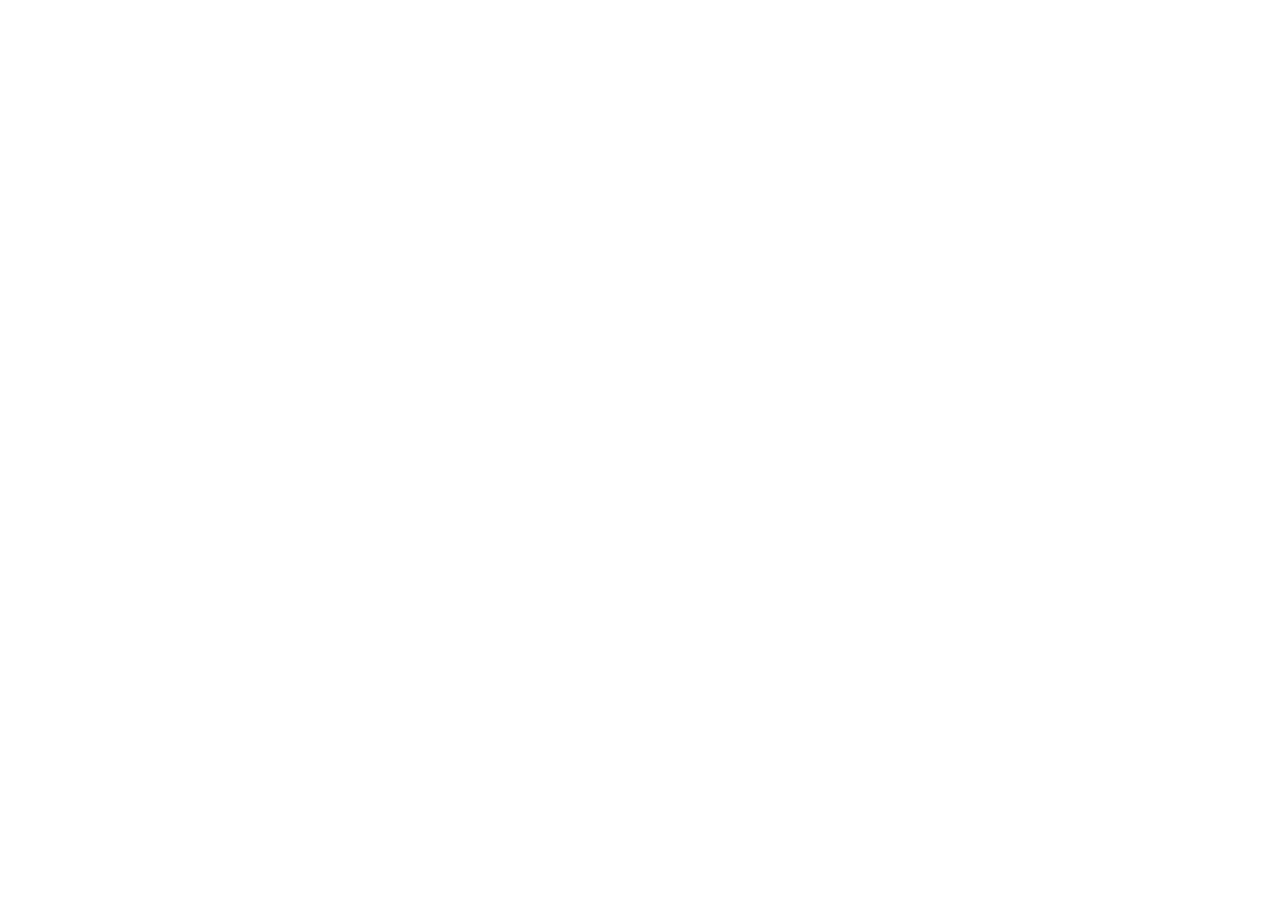
==== index.html @ 492d9ada "Publish RedSails demo pages for GitHub Pages" ====
<!doctype html>
<html lang="vi">
<head>
  <meta charset="utf-8">
  <meta name="viewport" content="width=device-width,initial-scale=1">
  <meta name="theme-color" content="#880a15">
  <meta name="description" content="RedSails kết nối thực thi pháp lý, cấu trúc tài chính và truyền thông chiến lược trong giao dịch, tái cấu trúc, tranh chấp và quản trị.">
  <title>RedSails — Strategic Advisory</title>
  <link rel="canonical" href="https://bacbum1231223.github.io/redsails-advisory/">
  <meta property="og:title" content="RedSails — Strategic Advisory">
  <meta property="og:description" content="Legal execution. Financial structuring. Strategic communications.">
  <meta property="og:type" content="website">
  <meta property="og:url" content="https://bacbum1231223.github.io/redsails-advisory/">
  <link rel="stylesheet" href="assets/styles.css?v=experience-19">
  <link rel="stylesheet" href="assets/workbench.css?v=experience-19">
  <link rel="stylesheet" href="assets/ambient.css?v=experience-19">
  <link rel="stylesheet" href="assets/legibility.css?v=experience-19">
  <link rel="icon" type="image/svg+xml" href="assets/favicon.svg">
  <script src="assets/governance-scene.js?v=experience-19" defer></script>
  <script src="assets/governance-atlas.js?v=experience-19" defer></script>
  <script src="assets/app.js?v=experience-19" defer></script>
  <script src="assets/workbench.js?v=experience-19" defer></script>
  <script src="assets/particle-scene.js?v=experience-19" defer></script>
  <script src="assets/ambient.js?v=experience-19" defer></script>
  <script src="assets/homepage-atlas.js?v=experience-19" defer></script>
</head>
<body>
  <div id="app"></div>
  <noscript><main class="shell"><h1>RedSails Strategic Advisory</h1><p>Legal execution, financial structuring and strategic communications. M&A, restructuring, privacy, dispute resolution, corporate governance and family office services.</p><p>Vui lòng bật JavaScript để xem website song ngữ và khám phá dịch vụ.</p><a href="assets/RedSails_Profile_Updated.docx" download>Download firm profile (English)</a></main></noscript>
</body>
</html>
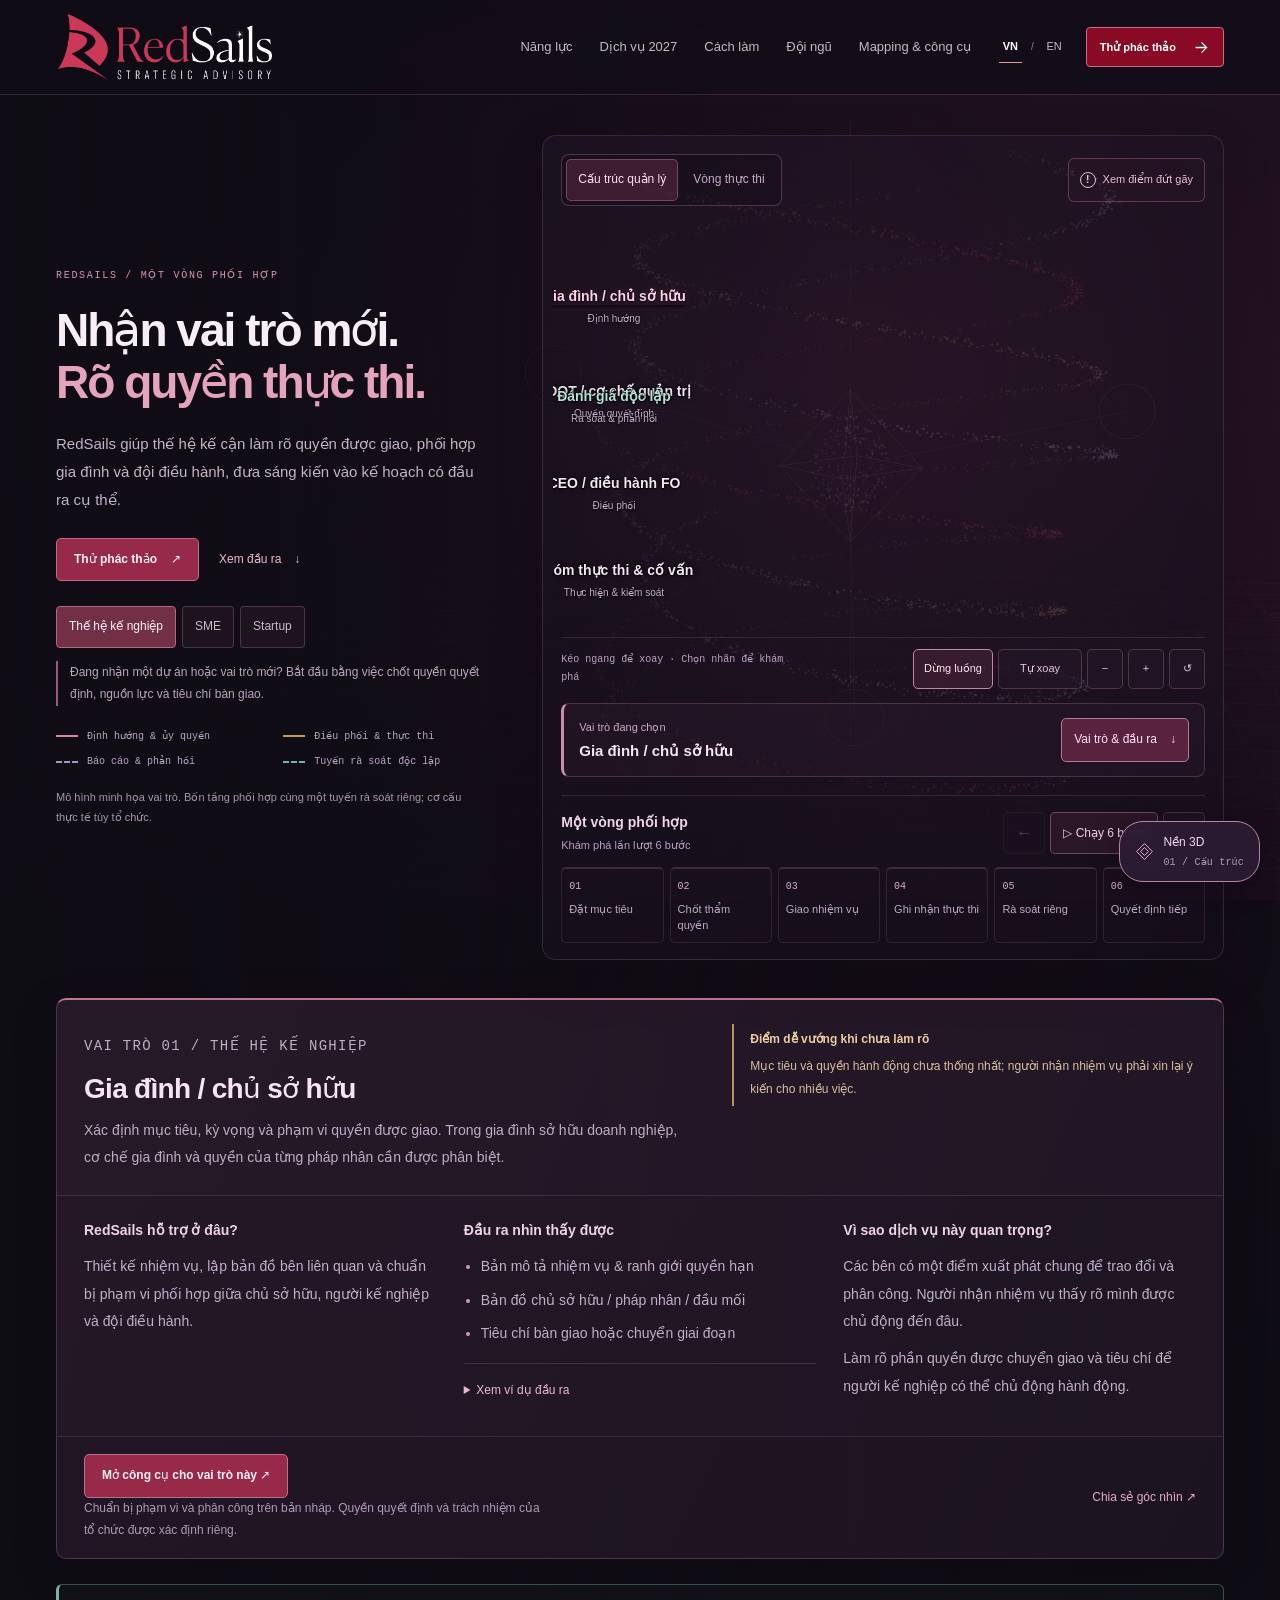
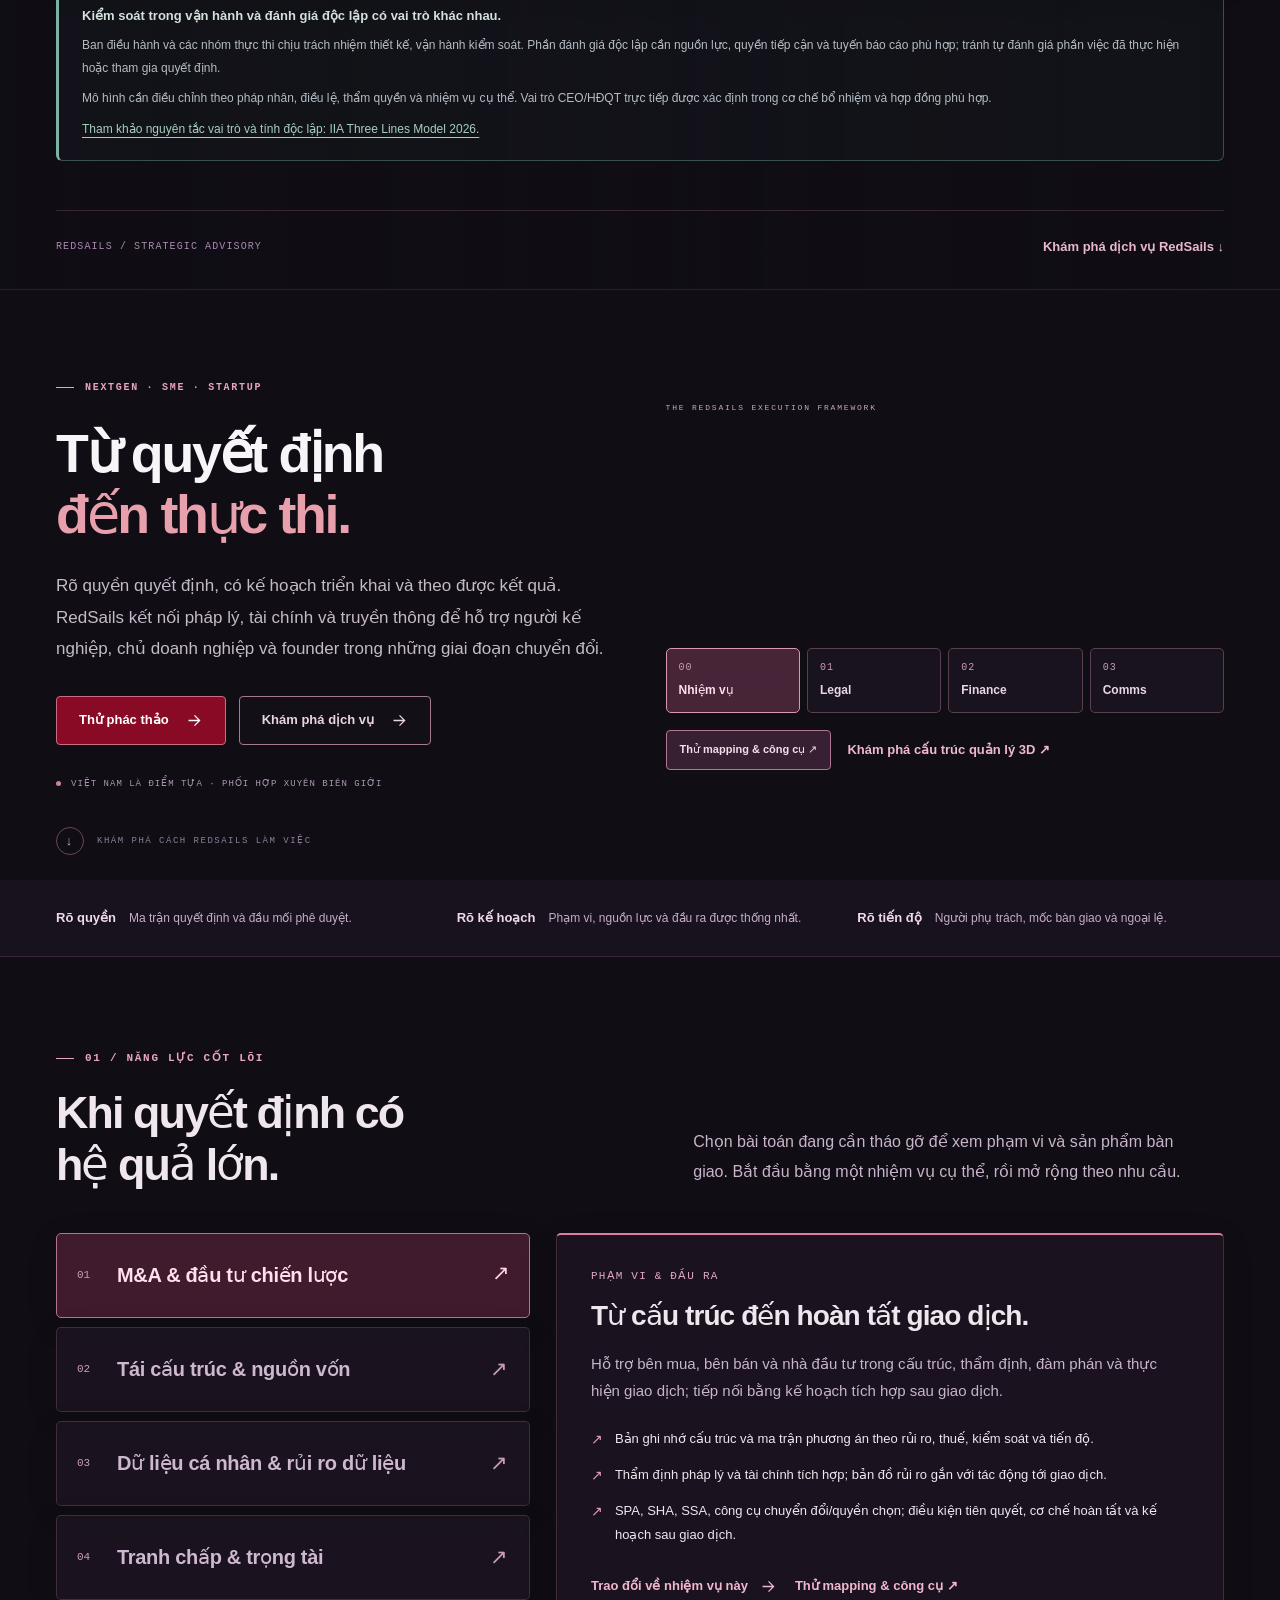
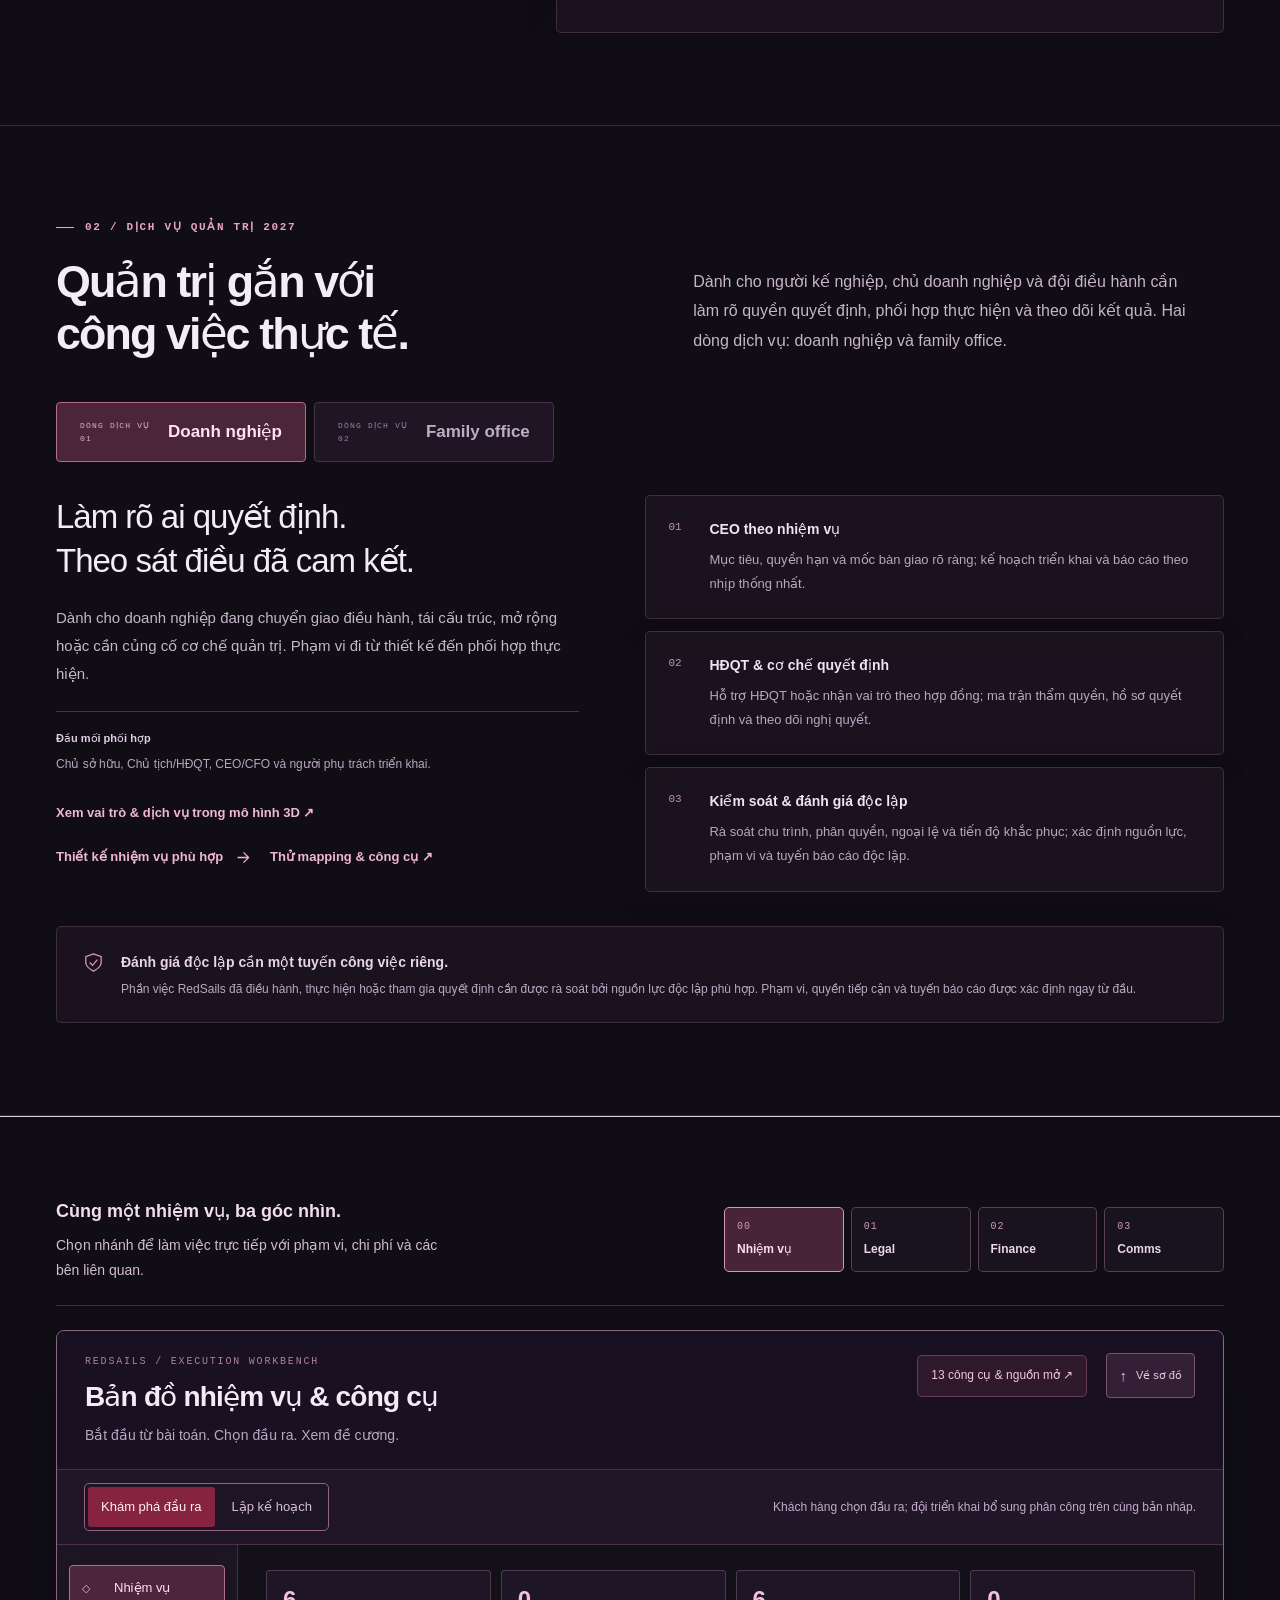
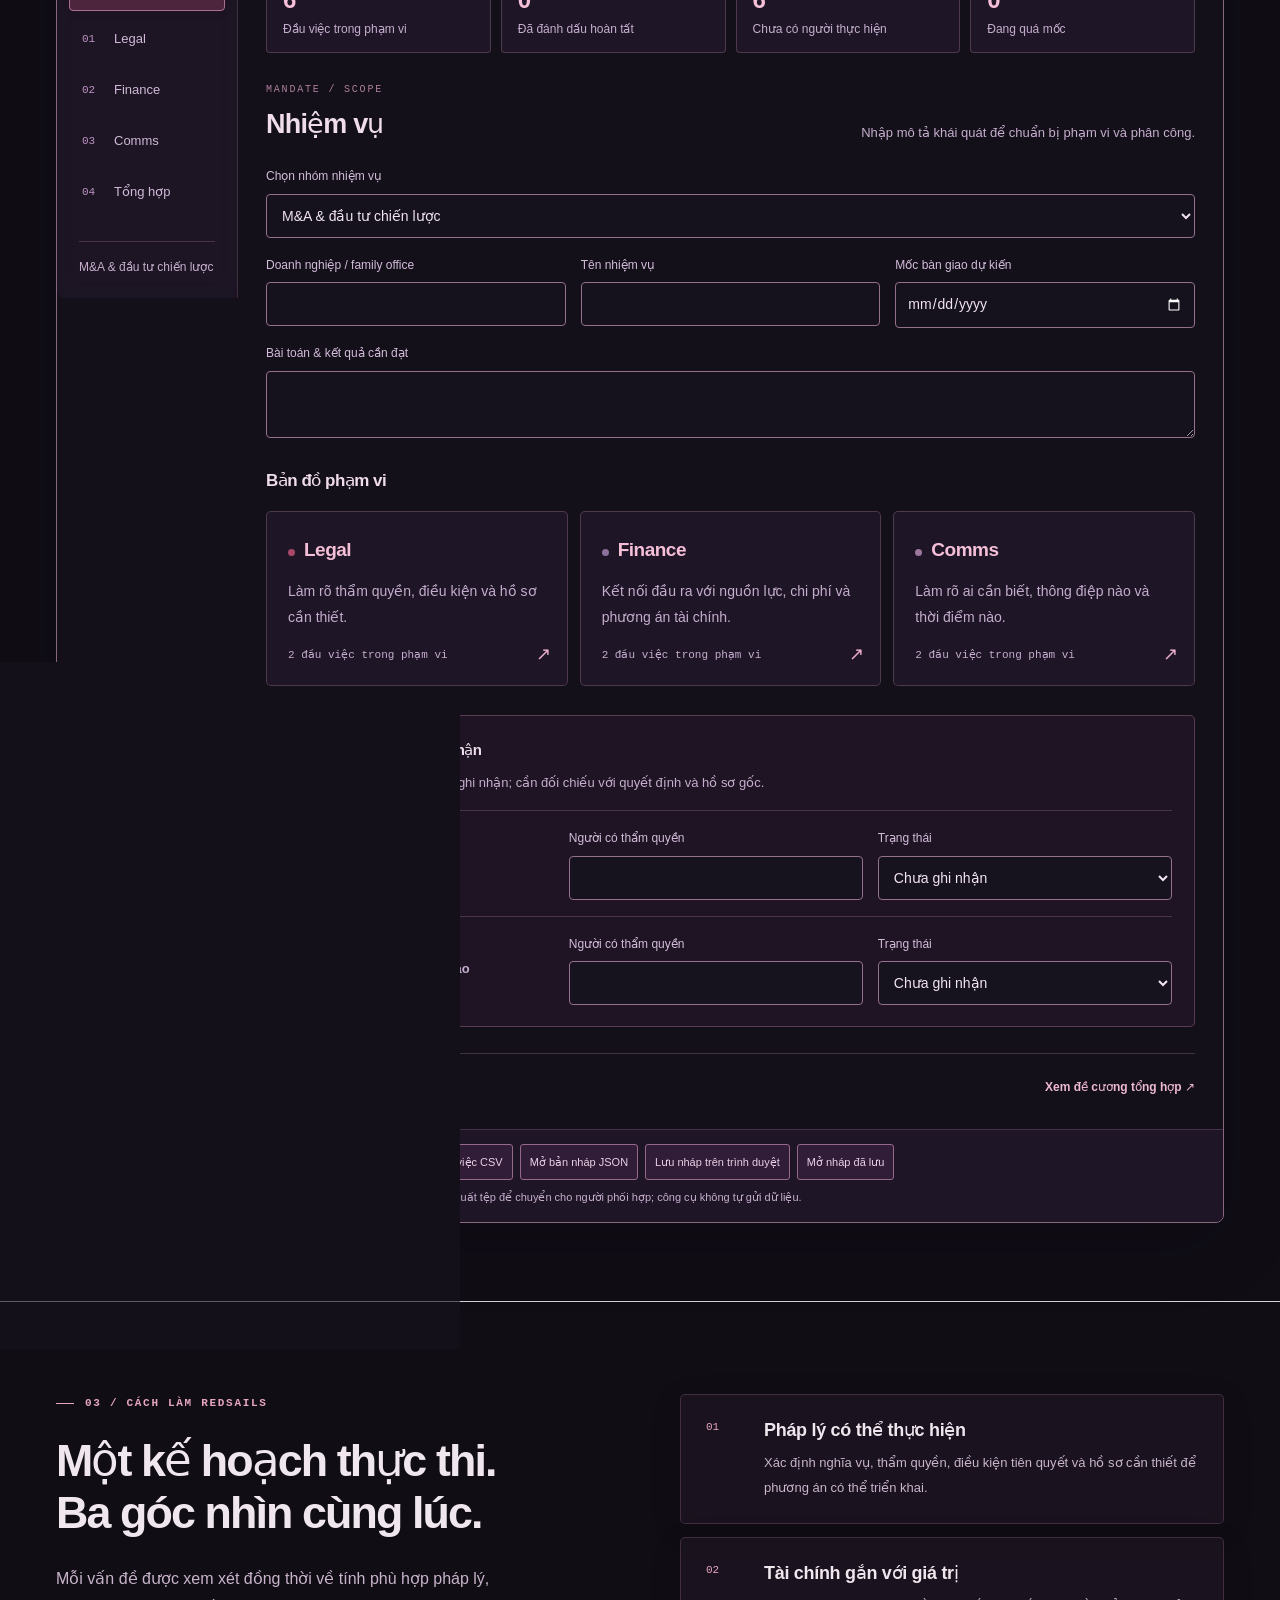
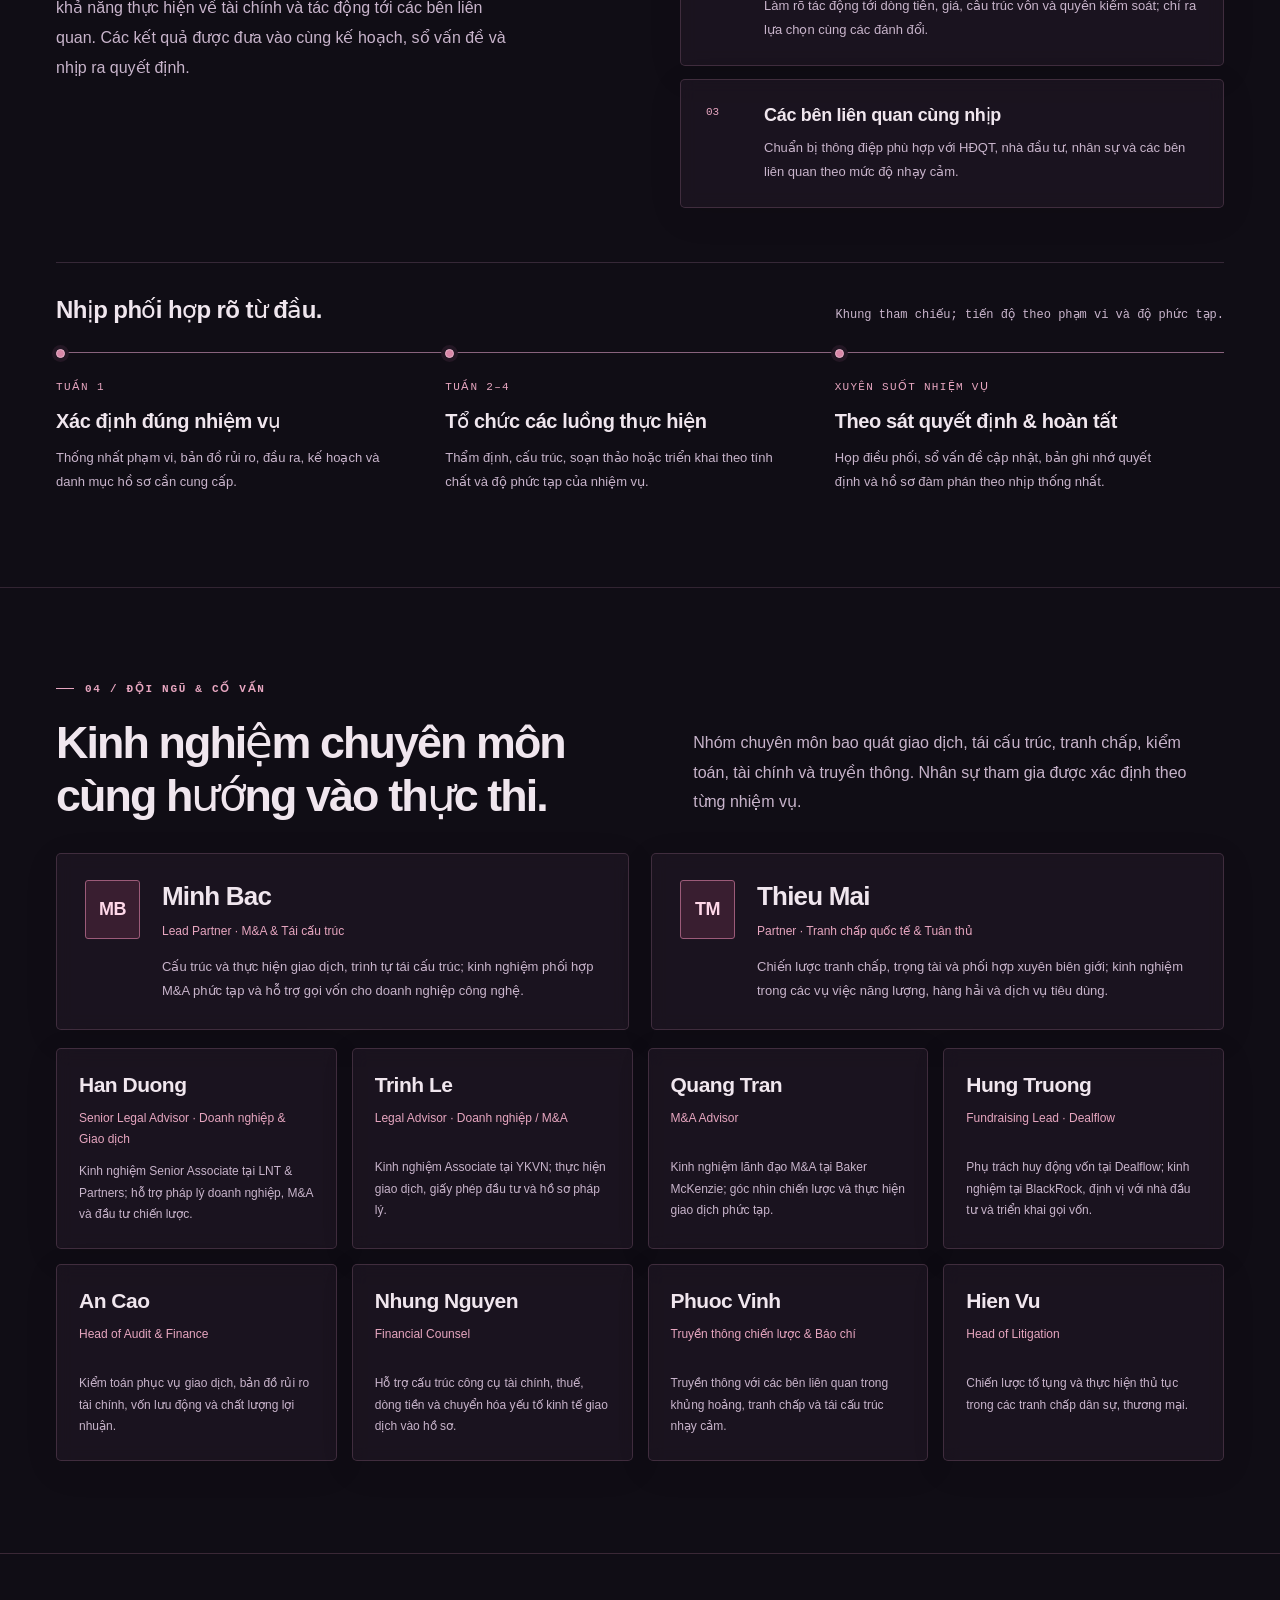
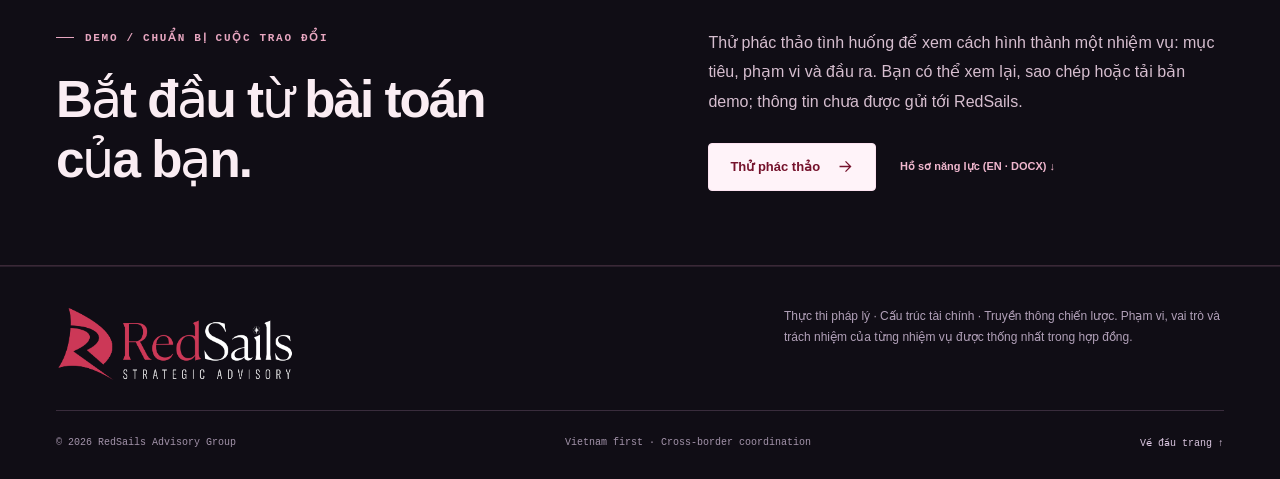
==== commit b1dbb9b6: "Publish inline open-source workspace and UTF-8 radar reports" ====
--- a/index.html
+++ b/index.html
@@ -15,6 +15,7 @@
   <link rel="stylesheet" href="assets/workbench.css?v=experience-19">
   <link rel="stylesheet" href="assets/ambient.css?v=experience-19">
   <link rel="stylesheet" href="assets/legibility.css?v=experience-19">
+  <link rel="stylesheet" href="assets/open-platform.css?v=open-source-20">
   <link rel="icon" type="image/svg+xml" href="assets/favicon.svg">
   <script src="assets/governance-scene.js?v=experience-19" defer></script>
   <script src="assets/governance-atlas.js?v=experience-19" defer></script>
@@ -23,6 +24,7 @@
   <script src="assets/particle-scene.js?v=experience-19" defer></script>
   <script src="assets/ambient.js?v=experience-19" defer></script>
   <script src="assets/homepage-atlas.js?v=experience-19" defer></script>
+  <script src="assets/open-platform.js?v=open-source-20" defer></script>
 </head>
 <body>
   <div id="app"></div>
--- a/assets/styles.css
+++ b/assets/styles.css
@@ -0,0 +1,20 @@
+@charset "UTF-8";
+:root{--brand:#880a15;--brand-dark:#650911;--brand-light:#e69aa6;--paper:#f6f5f4;--white:#fff;--ink:#242128;--muted:#625d68;--line:#dfdbdf;--wash:#efedef;--rose:#f6e7eb;--dark:#100e13;--dark-surface:#1b171f;--dark-line:#3a303e;--dark-muted:#c2b6c4;--focus:#b24b60;--serif:"Segoe UI",Arial,sans-serif;--sans:"Segoe UI",Arial,sans-serif;--mono:Consolas,"Courier New",monospace;--max:1280px}
+*{box-sizing:border-box}html{scroll-behavior:smooth;scroll-padding-top:104px}body{margin:0;background:var(--paper);color:var(--ink);font:15px/1.75 var(--sans);-webkit-font-smoothing:antialiased}body:has(dialog[open]){overflow:hidden}a{color:inherit;text-underline-offset:5px}button,input,select,textarea{font:inherit}button{cursor:pointer}button,a{-webkit-tap-highlight-color:transparent}button{border:0}button:focus-visible,a:focus-visible,input:focus-visible,select:focus-visible,textarea:focus-visible,summary:focus-visible{outline:3px solid var(--focus);outline-offset:4px}:is(h1,#hero-title),h2,h3,h4,p{margin:0}:is(h1,#hero-title),h2,h3,.serif{font-family:var(--sans)}:is(h1,#hero-title){font-size:clamp(52px,5.45vw,82px);font-weight:600;line-height:1.09;letter-spacing:-3.5px}h2{font-size:clamp(36px,3.5vw,51px);font-weight:560;line-height:1.17;letter-spacing:-1.9px}h3{font-size:23px;font-weight:550;line-height:1.4;letter-spacing:-.5px}p{color:var(--muted)}svg{display:block}::selection{background:var(--brand);color:white}[hidden]{display:none!important}.shell{width:min(calc(100% - 112px),var(--max));margin-inline:auto}.skip{position:absolute;top:-70px;left:18px;z-index:80;color:white;background:var(--brand);padding:10px 16px}.skip:focus{top:12px}.header{position:sticky;top:0;z-index:30;background:#100e13ed;color:#f8f3f6;border-bottom:1px solid #ffffff16;backdrop-filter:blur(18px);--focus:#e69aa6;transition:box-shadow .2s}.header[data-scrolled="true"]{box-shadow:0 8px 25px #0a060c26}.header-inner{height:82px;display:flex;align-items:center;gap:30px}.brand{flex:none;width:178px;background:#fff;padding:7px 9px;border-radius:4px;display:block;text-decoration:none}.logo{display:block;width:100%;height:auto}.nav{display:flex;gap:27px;align-items:center;justify-content:center;margin-left:auto}.nav a{font-size:12px;font-weight:500;text-decoration:none;white-space:nowrap;color:#c5b9c8;padding:8px 0;position:relative;transition:color .18s}.nav a:hover,.nav a[aria-current="location"]{color:#fff}.nav a:after{content:"";position:absolute;bottom:0;left:0;width:0;height:2px;background:var(--brand-light);transition:width .18s}.nav a[aria-current="location"]:after{width:100%}.header-actions{display:flex;align-items:center;gap:22px}.languages{display:flex;gap:9px;align-items:center;font-size:10px;color:#8f8296}.languages button{background:none;border:0;color:#cabdce;font-size:11px;padding:6px 0;min-width:23px}.languages button[aria-pressed="true"]{color:#fff;font-weight:650;border-bottom:1px solid var(--brand-light)}.button{display:inline-flex;gap:17px;align-items:center;justify-content:center;background:var(--brand);color:#fff;border:1px solid var(--brand);min-height:48px;padding:13px 21px;border-radius:4px;font-size:12px;font-weight:600;line-height:1.5;text-decoration:none;transition:background .2s,border-color .2s,box-shadow .2s}.button:hover{background:var(--brand-dark);border-color:var(--brand-dark);box-shadow:0 5px 18px #880a1520}.button.outline{color:var(--ink);background:transparent;border-color:#b7aab6}.button.outline:hover{background:var(--rose);border-color:#b07383}.button.light{background:white;color:var(--brand);border-color:white}.button.light:hover{background:#f5e5e9;border-color:#f5e5e9}.button svg,.text-link svg{width:17px;height:17px;fill:none;stroke:currentColor;stroke-width:1.5;flex:none}.header .button{min-height:40px;font-size:11px;padding:9px 13px;border-color:#b84558}.menu-toggle{display:none;width:40px;height:40px;background:none;color:white;padding:8px}.menu-toggle svg{width:24px;height:24px;fill:none;stroke:currentColor;stroke-width:1.5}.reading-progress{position:absolute;bottom:-1px;left:0;width:100%;height:2px;pointer-events:none}.reading-progress span{display:block;transform:scaleX(0);transform-origin:0 50%;height:100%;width:100%;background:var(--brand-light);will-change:transform}.eyebrow{display:flex;align-items:center;gap:11px;font:10px/1.6 var(--mono);font-weight:600;text-transform:uppercase;letter-spacing:1.7px;color:var(--brand);margin-bottom:21px}.eyebrow:before{content:"";width:18px;height:1px;background:currentColor;flex:none}.text-link{display:inline-flex;align-items:center;gap:12px;padding:3px 0;background:none;color:var(--brand);font-size:12px;line-height:1.6;font-weight:600;border:0;text-decoration:none}.text-link:hover{text-decoration:underline}.section-label{font:9px/1.7 var(--mono);text-transform:uppercase;letter-spacing:1.2px;color:var(--muted)}
+/* Full-width atmospheric scene: an original three-lens execution diagram. */
+.hero-stage{position:relative;isolation:isolate;overflow:hidden;background:#100e13;color:#f8f4f7;--focus:#e69aa6}.hero-stage:before{content:"";position:absolute;inset:0;z-index:-1;background:radial-gradient(ellipse at 76% 55%,#6b182b45 0,transparent 49%),radial-gradient(ellipse at 28% 5%,#48304724 0,transparent 45%),linear-gradient(#100e1300 70%,#100e13 100%)}.hero-stage:after{content:"";position:absolute;inset:0;z-index:-2;opacity:.17;background-image:linear-gradient(#8c718a24 1px,transparent 1px),linear-gradient(90deg,#8c718a24 1px,transparent 1px);background-size:70px 70px;mask-image:linear-gradient(90deg,transparent 20%,black)}.hero{position:relative;display:grid;grid-template-columns:minmax(0,1.02fr) minmax(0,1fr);gap:40px;align-items:center;min-height:670px;padding-block:66px 78px}.hero .eyebrow{color:#e69aa6;font-size:10px;margin-bottom:27px}.hero :is(h1,#hero-title) em{color:#e8a0ad;font-style:normal;font-weight:550}.hero-copy{position:relative;z-index:2;min-width:0}.hero-copy>p{font-size:16px;line-height:1.9;color:#c5bac9;max-width:555px;margin-top:26px}.hero-actions{display:flex;align-items:center;gap:13px;flex-wrap:wrap;margin-top:31px}.hero-actions .button{min-height:49px;padding-inline:22px}.hero-actions .button.outline{color:#f2e9f3;border-color:#69556d;background:#ffffff03}.hero-actions .button.outline:hover{background:#ffffff0a;border-color:#ad839d}.hero-note{display:flex;align-items:center;gap:10px;font:9px/1.8 var(--mono);color:#aa98b0;letter-spacing:1px;text-transform:uppercase;margin-top:31px}.dot{width:5px;height:5px;border-radius:50%;background:#d28193;flex:none}.hero-art{position:relative;min-width:0;min-height:500px;display:flex;flex-direction:column;justify-content:center;overflow:visible}.hero-visual{width:122%;max-width:none;position:relative;left:-9%;margin-top:-20px}.scene-svg{width:100%;height:auto;overflow:visible}.scene-grid{stroke:#96758b;stroke-width:.65;opacity:.2}.scene-halo{fill:none;stroke:#de9cae;stroke-width:.8;opacity:.13}.scene-orbit{fill:none;stroke:#b57187;stroke-width:1.1;opacity:.45}.scene-flow{fill:none;stroke:#e8bdcd;stroke-width:1.7;stroke-dasharray:4 12 32 440;stroke-linecap:round;animation:flow 19s linear infinite}.scene-flow.two{stroke:#cf748c;animation-duration:25s;animation-direction:reverse}.scene-flow.three{stroke:#b8a8d4;animation-duration:29s}.scene-path{fill:none;stroke:#c4a6bc;stroke-width:1;opacity:.32;stroke-dasharray:3 5}.scene-node{fill:#1f1622;stroke:#bc788c;stroke-width:1.1}.scene-node-halo{fill:none;stroke:#b67d96;stroke-width:1;opacity:.2;animation:node-pulse 7s ease-in-out infinite}.scene-dot{fill:#e5a4ba}.scene-mark{fill:#f9e8ef}.scene-text{font:13px var(--mono);letter-spacing:1.7px;fill:#d9c9dd}.scene-caption{font:9px var(--mono);letter-spacing:1.8px;fill:#a58dad}.scene-core{fill:#291a28;stroke:#d89bad;stroke-width:1.3}.scene-core-text{fill:#f1dce7;font:11px var(--mono);letter-spacing:1.4px;text-anchor:middle}.scene-label{position:absolute;inset:auto 0 20px 15px;font:9px/1.6 var(--mono);letter-spacing:1.6px;color:#a58fad;text-transform:uppercase}.art-kicker{font:9px/1.7 var(--mono);letter-spacing:2px;color:#c7a7bf;position:absolute;top:6px;left:16px}.art-title{font-size:15px;font-weight:500;letter-spacing:-.1px;color:#dfccdf;margin:0 0 15px;padding-left:15px}.art-title br{display:none}.art-title br:after{content:" "}.art-lines{display:grid;grid-template-columns:repeat(3,minmax(0,1fr));gap:12px;border-top:1px solid #7053665c;margin-left:15px;padding-top:15px}.art-line{font-size:10px;line-height:1.6;display:flex;align-items:flex-start;gap:9px;color:#d4c4d8}.art-line span{font:9px/1.7 var(--mono);color:#b17d97}.art-line b{font-weight:400}.hero-scroll{display:flex;align-items:center;gap:13px;position:absolute;bottom:25px;left:0;font:9px/1.8 var(--mono);letter-spacing:1.5px;text-transform:uppercase;color:#8f7e98;text-decoration:none}.hero-scroll span{width:28px;height:28px;display:grid;place-items:center;color:#bfa1b8;border:1px solid #69485c;border-radius:50%;font-size:13px}.value-strip{border-bottom:1px solid var(--line);background:#efedef}.proof-strip{display:grid;grid-template-columns:repeat(3,minmax(0,1fr));gap:34px;padding-block:26px}.proof-strip p{color:var(--muted);font-size:12px;line-height:1.8;display:grid;grid-template-columns:auto 1fr;gap:13px;align-items:baseline}.proof-strip span{font-family:var(--sans);font-size:13px;font-weight:650;color:var(--ink);white-space:nowrap}
+/* One spacing and type scale across every section. */
+.section{padding-block:92px;scroll-margin-top:0}.section-head{display:grid;grid-template-columns:minmax(0,1.05fr) minmax(0,1fr);gap:80px;align-items:end;margin-bottom:42px}.section-head>p{font-size:14px;line-height:1.9;max-width:510px;padding-bottom:4px}.section-head .eyebrow{margin-bottom:18px}.capability-layout{display:grid;grid-template-columns:minmax(0,.83fr) minmax(0,1.17fr);gap:26px;align-items:start}.capability-index{display:grid;gap:9px}.cap-button{display:grid;grid-template-columns:24px minmax(0,1fr) 19px;align-items:center;gap:16px;padding:22px 20px;text-align:left;min-height:85px;border:1px solid var(--line);border-radius:5px;background:#f1eff1;color:#746c78;transition:background .2s,border-color .2s,box-shadow .2s}.cap-button:hover{border-color:#c1acb9;background:#f9f4f6}.cap-button[aria-selected="true"]{background:white;color:var(--brand);border-color:#b9788a;box-shadow:0 6px 22px #5b20320b}.cap-button .num{font:11px var(--mono);color:#897780}.cap-button strong{font-size:20px;font-weight:550;line-height:1.4;letter-spacing:-.3px}.cap-button .arrow{font-size:21px;color:#a58d9b;transition:transform .18s}.cap-button[aria-selected="true"] .arrow{color:var(--brand);transform:translate(2px,-2px)}.cap-panel{min-width:0;min-height:394px;padding:32px 34px;background:#fff;border:1px solid var(--line);border-top:2px solid var(--brand);border-radius:5px;box-shadow:0 12px 36px #29151f05}.cap-panel .section-label{color:#8f5b70}.cap-panel h3{font-size:28px;line-height:1.3;letter-spacing:-.9px;margin-top:13px}.cap-panel>p{font-size:13px;line-height:1.9;margin-top:15px}.deliverables{padding:0;margin:22px 0 25px;list-style:none;display:grid;gap:12px}.deliverables li{position:relative;padding-left:24px;font-size:12px;line-height:1.85}.deliverables li:before{content:"↗";position:absolute;left:0;color:var(--brand);font-size:14px}
+.governance{position:relative;background:var(--dark);color:#f3edf5;--muted:#c2b6c8;--focus:#e69aa6;overflow:hidden;isolation:isolate;border-block:1px solid #352b39}.governance:before{content:"";position:absolute;inset:0;z-index:-1;background:radial-gradient(ellipse at 0 0,#59304236,transparent 58%),linear-gradient(#21172580 1px,transparent 1px),linear-gradient(90deg,#21172580 1px,transparent 1px);background-size:auto,80px 80px,80px 80px}.governance .eyebrow{color:#d998ad}.governance .section-head>p{color:#c5b8cb}.audience-tabs{display:flex;gap:8px;margin-bottom:33px}.audience-tab{display:flex;align-items:center;gap:13px;padding:16px 23px;text-align:left;border:1px solid #453444;background:#1d1720;border-radius:4px;color:#bfaec3;font-size:17px;font-weight:550;line-height:1.5}.audience-tab small{font:8px/1.65 var(--mono);letter-spacing:1.2px;text-transform:uppercase;display:block;max-width:75px;color:#9b829f}.audience-tab[aria-selected="true"]{color:#ffe4ee;border-color:#b66e87;background:#422433}.audience-tab[aria-selected="true"] small{color:#dcb3c6}.audience-content{display:grid;grid-template-columns:minmax(0,.95fr) minmax(0,1.05fr);gap:66px;align-items:start}.audience-summary h3{font-size:33px;line-height:1.35;font-weight:500;letter-spacing:-1px;max-width:490px}.audience-summary>p{margin-top:20px;font-size:14px;line-height:1.95;max-width:510px;color:#c5b7ca}.audience-buyers{border-top:1px solid #433346;margin-top:24px;padding-top:17px;color:#b7a6bf;font-size:11px;line-height:1.9}.audience-buyers b{display:block;color:#e0d0e5;font-size:11px;font-weight:550;margin-bottom:5px}.audience-action{margin-top:24px}.governance .text-link{color:#e8b5c9}.engagements{display:grid;gap:12px}.engagement{display:grid;grid-template-columns:28px 1fr;gap:13px;border:1px solid #453346;background:linear-gradient(120deg,#251b29e8,#1b171ff2);border-radius:5px;padding:22px}.engagement>span{font:11px/1.8 var(--mono);color:#c591a9}.engagement h4{font-size:14px;font-weight:550;color:#eee4f2;line-height:1.6;margin-bottom:7px}.engagement p{color:#b8a7c0;font-size:12px;line-height:1.9}.independence{display:grid;grid-template-columns:24px 1fr;gap:15px;border:1px solid #4f394d;background:#241b27d9;padding:22px 25px;border-radius:5px;margin-top:34px;align-items:start}.independence svg{width:23px;height:23px;stroke:#db9bb8;fill:none;stroke-width:1.3;margin-top:2px}.independence b{font-size:12px;font-weight:550;color:#e9d7e8}.independence p{color:#bba8c4;font-size:12px;line-height:1.9;margin-top:4px}
+.method{background-color:#f1f0f3;background-image:linear-gradient(#67536f08 1px,transparent 1px),linear-gradient(90deg,#67536f08 1px,transparent 1px);background-size:44px 44px;border-bottom:1px solid var(--line)}.method-grid{display:grid;grid-template-columns:1fr 1fr;gap:80px}.method-copy h2{max-width:500px}.method-copy>p{max-width:460px;font-size:14px;line-height:1.95;margin-top:25px}.lens-list{display:grid;gap:13px}.lens{display:grid;grid-template-columns:37px 1fr;gap:21px;padding:23px 25px;background:#ffffffba;border:1px solid #d9d4de;border-radius:5px}.lens>span{font:13px/1.8 var(--mono);color:var(--brand)}.lens h3{font-size:18px;font-weight:550;letter-spacing:-.3px;margin-bottom:8px}.lens p{font-size:12px;line-height:1.95}.cadence{margin-top:54px;padding-top:30px;border-top:1px solid #d5cddc}.cadence-header{display:flex;justify-content:space-between;gap:24px;align-items:baseline;margin-bottom:25px}.cadence-header h3{font-size:24px;font-weight:550;letter-spacing:-.6px}.cadence-header p{font:10px/1.8 var(--mono);max-width:460px}.cadence-steps{display:grid;grid-template-columns:repeat(3,minmax(0,1fr));border-top:1px solid #cdbdd1}.cadence-step{padding:25px 30px 0 0;margin-right:25px;position:relative}.cadence-step:before{content:"";position:absolute;top:-4px;left:0;width:7px;height:7px;border:1px solid #bb6f85;background:var(--brand);box-shadow:0 0 0 4px #f1f0f3;border-radius:50%}.cadence-step h4{font:9px/1.8 var(--mono);color:var(--brand);letter-spacing:1.3px;text-transform:uppercase;margin-bottom:11px}.cadence-step b{font-size:20px;font-weight:550;line-height:1.4;display:block;margin-bottom:11px;letter-spacing:-.4px}.cadence-step p{font-size:12px;line-height:1.9}.team .section-head{margin-bottom:32px}.leadership{display:grid;grid-template-columns:1fr 1fr;gap:22px}.lead{display:grid;grid-template-columns:55px 1fr;gap:22px;align-items:start;border:1px solid var(--line);background:white;border-radius:5px;padding:26px 28px}.initial{width:55px;height:59px;display:grid;place-items:center;background:var(--rose);border:1px solid #e9ccd5;font-size:18px;font-weight:550;letter-spacing:-.6px;color:var(--brand);border-radius:3px}.lead h3{font-size:26px;line-height:1.25;font-weight:550;letter-spacing:-.8px;margin:0 0 8px}.lead .role{font-size:11px;line-height:1.8;color:var(--brand);margin-bottom:13px}.lead .bio{font-size:12px;line-height:1.9;max-width:440px}.advisor-grid{display:grid;grid-template-columns:repeat(4,minmax(0,1fr));gap:15px;margin-top:18px}.advisor{padding:22px;background:#eeecef;border:1px solid var(--line);border-radius:5px;min-width:0}.advisor h3{font-size:21px;font-weight:550;letter-spacing:-.5px;line-height:1.35}.advisor .role{font-size:10px;color:var(--brand);line-height:1.8;min-height:38px;margin-top:9px}.advisor .bio{font-size:11px;line-height:1.9;margin-top:11px}.contact{position:relative;isolation:isolate;overflow:hidden;padding-block:74px;background:#27101c;color:#faedf3;--focus:#f7cedc}.contact:before{content:"";position:absolute;inset:0;z-index:-1;background:radial-gradient(ellipse at 80% 45%,#880a154d,transparent 55%),linear-gradient(120deg,#1d121e,#2b1421 58%,#351321)}.contact-inner{display:grid;grid-template-columns:minmax(0,1.12fr) minmax(0,1fr);gap:75px;align-items:center}.contact .eyebrow{color:#e0a8bc;margin-bottom:23px}.contact h2{font-size:clamp(38px,4vw,56px);font-weight:550;max-width:650px;letter-spacing:-2px}.contact-content p{color:#d6becf;font-size:14px;line-height:1.95;margin-bottom:26px}.contact-links{display:flex;align-items:center;flex-wrap:wrap;gap:24px}.contact .text-link{color:#edc5d7;font-size:11px}.direct-contact{display:flex;gap:20px;flex-wrap:wrap;margin-top:24px;font-size:12px}.footer{background:#100e13;color:#e7d9e9;padding-block:39px 24px;--focus:#e69aa6}.footer-top{display:flex;justify-content:space-between;align-items:start;gap:35px;margin-bottom:28px}.footer-brand{display:block;width:176px;background:white;border-radius:4px;padding:7px 9px;flex:none}.footer-top p{font-size:11px;line-height:1.9;max-width:440px;color:#b1a0b8}.footer-meta{display:flex;align-items:center;justify-content:space-between;gap:22px;border-top:1px solid #392c3c;padding-top:20px;font:9px/1.8 var(--mono);color:#a393aa}.footer-meta button{font:10px var(--mono);color:#d9c5df;background:transparent;padding:6px 0}.divider{height:1px;background:var(--line)}
+/* Existing private, browser-local briefing workflow. */
+.brief-dialog{color:var(--ink);background:#f9f7f9;border:1px solid #d0becf;border-top:3px solid var(--brand);border-radius:6px;width:min(700px,calc(100% - 36px));max-height:calc(100dvh - 50px);padding:33px;box-shadow:0 30px 100px #09020d66}.brief-dialog::backdrop{background:#0c0614bc;backdrop-filter:blur(8px)}.dialog-top{display:flex;justify-content:space-between;align-items:start;gap:25px}.dialog-top h2{font-size:31px;letter-spacing:-1px;font-weight:550;line-height:1.3}.dialog-close{width:34px;height:34px;flex:none;background:#ece6ee;color:#57475d;font-size:24px;line-height:1;border-radius:4px;display:grid;place-items:center}.dialog-close:hover{background:#dfd3e1}.brief-dialog .intro{font-size:12px;line-height:1.9;margin:12px 0 23px;max-width:550px}.form-grid{display:grid;grid-template-columns:1fr 1fr;gap:16px 18px}.form-field{display:flex;flex-direction:column;gap:6px;min-width:0;font-size:11px;font-weight:500;color:#5b4e62}.form-field.full{grid-column:1/-1}.form-field input,.form-field select,.form-field textarea,.brief-result textarea{width:100%;min-width:0;border:1px solid #c3b3c8;background:white;color:var(--ink);border-radius:4px;padding:11px 12px;font-size:13px;line-height:1.7;box-shadow:0 1px 2px #29112d05}.form-field input:hover,.form-field select:hover,.form-field textarea:hover{border-color:#a08ba9}.form-field textarea{min-height:115px;resize:vertical}.privacy-note{font-size:10px;line-height:1.85;margin-top:16px}.form-actions{display:flex;align-items:center;flex-wrap:wrap;gap:13px;margin-top:21px}.brief-dialog .button{min-height:43px;font-size:11px;padding:10px 16px}.brief-result{margin-top:25px;padding-top:23px;border-top:1px solid #d9cddd}.brief-result h3{font-size:15px;letter-spacing:0;font-weight:600;margin-bottom:11px}.brief-result textarea{min-height:200px;font-size:12px;resize:vertical}.brief-status{font-size:11px;line-height:1.8;min-height:18px;color:var(--brand);margin-top:14px}.scroll-top{background:none}
+@keyframes flow{to{stroke-dashoffset:-978}}
+@keyframes node-pulse{0%,100%{opacity:.16}50%{opacity:.48}}
+@media(min-width:1600px){.hero{min-height:710px;gap:55px}.hero-art{min-height:540px}}
+@media(max-width:1150px){.shell{width:calc(100% - 72px)}.nav{gap:20px}.header-inner{gap:24px}.header-actions{gap:17px}.header .button{display:none}.hero{gap:20px;min-height:625px;padding-block:58px 75px}.hero-art{min-height:460px}.hero-visual{width:124%;left:-12%}.hero :is(h1,#hero-title){letter-spacing:-2.7px}.hero-copy>p{font-size:14px}.hero-actions .button{font-size:11px;padding-inline:16px}.art-lines{grid-template-columns:1fr;gap:6px}.art-line{font-size:10px}.art-kicker{font-size:8px}.section-head{gap:50px}.capability-layout{grid-template-columns:.85fr 1.15fr;gap:20px}.cap-button{padding:21px 17px;gap:12px}.cap-button strong{font-size:18px}.cap-panel{padding:28px}.audience-content{gap:40px}.method-grid{gap:48px}.advisor-grid{grid-template-columns:repeat(2,minmax(0,1fr))}.advisor .role{min-height:0}.proof-strip{gap:25px}.proof-strip p{grid-template-columns:1fr;gap:2px}.lead{padding:24px;gap:17px;grid-template-columns:47px 1fr}.initial{width:47px;height:53px}.contact-inner{gap:45px}}
+@media(max-width:800px){html{scroll-padding-top:95px}.shell{width:calc(100% - 44px)}.header-inner{height:76px;gap:16px}.brand{width:160px;padding:6px 9px}.header-actions{margin-left:auto;gap:17px}.menu-toggle{display:block}.nav{display:none;position:absolute;top:76px;left:0;right:0;margin:0;flex-direction:column;align-items:stretch;gap:4px;background:#18121ced;padding:15px 22px 24px;border-bottom:1px solid #60435f;backdrop-filter:blur(20px);max-height:calc(100dvh - 76px);overflow-y:auto}.nav[data-open="true"]{display:flex}.nav a{font-size:14px;min-height:46px;padding:11px 12px;border-radius:4px}.nav a[aria-current="location"]{background:#392338}.nav a:after{display:none}.hero{grid-template-columns:1fr;gap:5px;min-height:0;padding-top:54px;padding-bottom:59px}.hero-copy{max-width:670px}.hero :is(h1,#hero-title){font-size:clamp(51px,8vw,70px);letter-spacing:-2.8px}.hero .eyebrow{margin-bottom:23px}.hero-copy>p{font-size:15px;max-width:625px;line-height:1.85;margin-top:24px}.hero-actions{margin-top:28px}.hero-actions .button{font-size:12px;min-height:48px;padding:12px 20px}.hero-note{font-size:8px;margin-top:25px}.hero-art{min-height:0;max-width:680px;width:100%;margin-top:33px;padding-top:25px}.hero-visual{width:100%;left:0;margin-top:-24px;margin-bottom:-16px}.art-kicker{top:3px;left:0;font-size:8px}.scene-label{bottom:22px;left:0;font-size:8px}.art-title{padding-left:0;font-size:14px;margin-bottom:11px}.art-lines{margin-left:0;grid-template-columns:repeat(3,minmax(0,1fr));gap:10px;padding-top:13px}.hero-scroll{bottom:17px;left:0;font-size:8px;gap:9px}.hero-scroll span{width:23px;height:23px;font-size:11px}.proof-strip{gap:20px;padding-block:20px}.proof-strip p{font-size:11px;line-height:1.85}.proof-strip span{font-size:12px}.section{padding-block:65px}.section-head{grid-template-columns:1fr;gap:20px;margin-bottom:31px}.section-head>p{max-width:640px;font-size:14px;line-height:1.9}.section-head h2 br{display:none}.capability-layout{grid-template-columns:1fr;gap:19px}.capability-index{grid-template-columns:1fr 1fr;gap:10px}.cap-button{min-height:94px;padding:20px 16px;gap:11px;grid-template-columns:20px minmax(0,1fr) 17px}.cap-button strong{font-size:18px}.cap-panel{min-height:0;padding:29px}.audience-content{grid-template-columns:1fr;gap:31px}.audience-summary h3{max-width:590px}.audience-summary>p{max-width:640px}.engagements{grid-template-columns:repeat(3,minmax(0,1fr));gap:12px}.engagement{grid-template-columns:1fr;padding:20px 18px;gap:8px}.engagement h4{font-size:13px}.engagement p{font-size:11px;line-height:1.9}.audience-tabs{margin-bottom:29px}.audience-tab{font-size:17px;gap:12px;padding:15px 21px}.audience-tab small{font-size:8px}.independence{padding:20px;gap:13px}.method-grid{grid-template-columns:1fr;gap:31px}.method-copy h2{max-width:650px}.method-copy>p{max-width:650px}.lens-list{grid-template-columns:1fr;gap:12px}.lens{padding:23px;gap:19px;grid-template-columns:30px 1fr}.cadence{margin-top:39px}.cadence-header{align-items:flex-start;flex-direction:column;gap:9px;margin-bottom:22px}.cadence-header p{font-size:9px}.cadence-step{padding-right:15px;margin-right:14px}.cadence-step:last-child{padding-right:0;margin-right:0}.cadence-step b{font-size:18px}.cadence-step p{font-size:11px}.leadership{gap:16px}.lead{padding:24px 20px;grid-template-columns:1fr;gap:17px}.lead h3{font-size:24px}.advisor-grid{gap:13px}.advisor{padding:21px}.contact{padding-block:61px}.contact-inner{grid-template-columns:1fr;gap:25px}.contact h2{max-width:640px;letter-spacing:-1.7px}.contact h2 br{display:none}.contact-content p{max-width:620px}.footer-top p{max-width:370px}.footer-meta{font-size:8px}}
+@media(max-width:480px){.shell{width:calc(100% - 36px)}.header-inner{height:73px}.brand{width:149px;padding:5px 8px}.header-actions{gap:11px}.languages{gap:7px}.menu-toggle{width:34px;padding:5px}.nav{top:73px}.hero{padding-top:41px;padding-bottom:55px}.hero :is(h1,#hero-title){font-size:48px;letter-spacing:-2.2px;line-height:1.13}.hero .eyebrow{font-size:8px;letter-spacing:1.25px;margin-bottom:21px}.hero-copy>p{font-size:14px;line-height:1.9;margin-top:23px}.hero-actions{gap:10px;margin-top:25px}.hero-actions .button{min-height:47px;padding:12px 15px;font-size:11px;gap:12px}.hero-note{font-size:7px;line-height:1.8;letter-spacing:.8px;gap:8px;margin-top:23px}.hero-art{margin-top:32px;padding-top:27px}.hero-visual{width:112%;left:-6%;margin-top:-18px;margin-bottom:-6px}.art-kicker{font-size:7px;letter-spacing:1.45px}.scene-label{font-size:7px;left:5%;bottom:16px;letter-spacing:1.2px}.art-title{font-size:13px;line-height:1.7;margin:1px 0 11px}.art-lines{gap:12px;grid-template-columns:1fr;padding-top:12px}.art-line{font-size:10px;align-items:center;line-height:1.4;gap:11px}.art-line span{font-size:8px}.hero-scroll{font-size:7px;letter-spacing:1px;bottom:15px}.proof-strip{grid-template-columns:1fr;gap:10px;padding-block:21px}.proof-strip p{grid-template-columns:91px minmax(0,1fr);gap:12px;font-size:10px}.proof-strip span{font-size:11px}.section{padding-block:50px}h2{font-size:35px;letter-spacing:-1.45px;line-height:1.2}.eyebrow{font-size:8px;letter-spacing:1.2px;gap:9px;margin-bottom:18px}.section-head{gap:18px;margin-bottom:26px}.section-head>p{font-size:13px}.capability-index{grid-template-columns:1fr;gap:8px}.cap-button{min-height:70px;padding:16px 17px;grid-template-columns:21px minmax(0,1fr) 17px;gap:13px}.cap-button strong{font-size:17px;line-height:1.55}.cap-button .num{font-size:10px}.cap-panel{padding:25px 21px}.cap-panel .section-label{font-size:8px}.cap-panel h3{font-size:25px;line-height:1.35;letter-spacing:-.8px}.cap-panel>p{font-size:12px;line-height:1.95}.deliverables{gap:12px;margin:20px 0 22px}.deliverables li{font-size:11px;line-height:1.95;padding-left:21px}.text-link{font-size:11px}.audience-tabs{gap:8px;margin-bottom:25px}.audience-tab{flex:1;display:block;padding:13px 15px;font-size:16px;line-height:1.7}.audience-tab small{max-width:none;font-size:7px;letter-spacing:1px;margin-bottom:2px}.audience-summary h3{font-size:28px;letter-spacing:-.8px;line-height:1.4}.audience-summary>p{font-size:13px;line-height:1.95;margin-top:17px}.audience-buyers{font-size:10px;margin-top:21px}.audience-buyers b{font-size:10px}.engagements{grid-template-columns:1fr;gap:11px}.engagement{grid-template-columns:24px 1fr;gap:12px;padding:20px}.engagement>span{font-size:10px;line-height:1.8}.engagement h4{font-size:13px;line-height:1.7;margin-bottom:6px}.engagement p{font-size:11px;line-height:1.95}.independence{padding:19px 17px;gap:12px;grid-template-columns:20px 1fr;margin-top:26px}.independence svg{width:20px;height:20px;margin-top:3px}.independence b{font-size:11px;line-height:1.9}.independence p{font-size:10px;line-height:1.95;margin-top:6px}.method-copy>p{font-size:13px;line-height:1.95;margin-top:21px}.lens{padding:21px 18px;grid-template-columns:24px 1fr;gap:14px}.lens>span{font-size:11px}.lens h3{font-size:16px;line-height:1.65;letter-spacing:-.3px}.lens p{font-size:11px;line-height:1.95}.cadence{margin-top:31px;padding-top:25px}.cadence-header h3{font-size:22px;line-height:1.45;letter-spacing:-.8px}.cadence-header p{font-size:8px;line-height:1.9}.cadence-steps{grid-template-columns:1fr;border-top:0;border-left:1px solid #cdbdd1;margin-left:4px}.cadence-step{margin:0;padding:0 0 25px 23px}.cadence-step:last-child{padding:0 0 0 23px}.cadence-step:before{top:6px;left:-4px}.cadence-step h4{font-size:8px;margin-bottom:7px}.cadence-step b{font-size:19px;letter-spacing:-.5px;margin-bottom:9px;line-height:1.5}.cadence-step p{font-size:11px;line-height:1.95}.leadership{grid-template-columns:1fr;gap:13px}.lead{grid-template-columns:42px 1fr;gap:16px;padding:23px 20px}.initial{width:42px;height:48px;font-size:16px}.lead h3{font-size:23px}.lead .role{font-size:10px;line-height:1.8;margin-bottom:11px}.lead .bio{font-size:11px;line-height:1.95}.advisor-grid{gap:11px;margin-top:13px}.advisor{padding:19px 15px}.advisor h3{font-size:18px;letter-spacing:-.4px}.advisor .role{font-size:9px;min-height:34px;line-height:1.85}.advisor .bio{font-size:10px;line-height:1.95;margin-top:9px}.contact{padding-block:53px}.contact h2{font-size:36px;letter-spacing:-1.5px;line-height:1.25}.contact .eyebrow{font-size:8px;margin-bottom:19px}.contact-content p{font-size:13px;margin-bottom:23px}.contact-links{gap:18px}.contact .button{min-height:45px;padding:12px 17px;font-size:11px}.contact .text-link{font-size:10px}.footer{padding-block:32px 23px}.footer-top{flex-direction:column;gap:20px;margin-bottom:24px}.footer-brand{width:159px}.footer-top p{font-size:10px;max-width:100%;line-height:1.95}.footer-meta{flex-wrap:wrap;gap:12px 17px;align-items:start;font-size:7px;line-height:1.9}.footer-meta button{font-size:9px;padding:0}.brief-dialog{padding:25px 20px;width:calc(100% - 24px);max-height:calc(100dvh - 28px)}.dialog-top h2{font-size:27px;letter-spacing:-.9px}.dialog-close{width:31px;height:31px;font-size:22px}.brief-dialog .intro{font-size:11px}.form-grid{grid-template-columns:1fr;gap:13px}.form-field.full{grid-column:auto}.form-field{font-size:10px}.form-field input,.form-field select,.form-field textarea{font-size:16px}.privacy-note{font-size:9px;line-height:1.9}.brief-result h3{font-size:14px}.brief-result textarea{font-size:12px}.brief-dialog .button{font-size:11px}.brief-status{font-size:10px}}
+@media(max-width:359px){.hero :is(h1,#hero-title){font-size:43px;letter-spacing:-1.8px}.hero-actions{gap:10px}.hero-actions .button{font-size:10px;padding-inline:13px;gap:9px}.header-actions{gap:8px}.brand{width:134px}.languages{gap:4px}.advisor-grid{grid-template-columns:1fr}.advisor .role{min-height:0}.audience-tab{font-size:14px;padding-inline:12px}}
+@media(prefers-reduced-motion:reduce){html{scroll-behavior:auto}*,*:before,*:after{animation:none!important;transition:none!important}.scene-flow{stroke-dasharray:5 11}.scene-node-halo{opacity:.28}}
+@media print{.header,.hero-actions,.hero-note,.hero-scroll,.audience-action,.contact-links,.direct-contact,.footer-meta button,dialog{display:none!important}.shell{width:100%;max-width:none}.hero-stage,.governance,.contact,.footer{print-color-adjust:exact;-webkit-print-color-adjust:exact}.hero{grid-template-columns:1.1fr 1fr;min-height:0;padding:30px 0;gap:20px}.hero :is(h1,#hero-title){font-size:42px;letter-spacing:-1.5px}.hero-copy>p{font-size:11px}.hero-art{min-height:300px}.hero-visual{width:110%;left:-5%}.art-lines{grid-template-columns:1fr;gap:5px}.art-title{font-size:11px}.art-kicker{font-size:7px}.scene-label{display:none}.section{padding-block:35px}.section-head{gap:25px;margin-bottom:23px;grid-template-columns:1fr 1fr}.section-head h2{font-size:30px}.section-head>p{font-size:11px}.capability-layout{grid-template-columns:.85fr 1.15fr;gap:15px}.cap-button{padding:14px;min-height:67px;gap:10px}.cap-button strong{font-size:15px}.cap-panel{padding:21px}.cap-panel h3{font-size:21px}.cap-panel>p,.deliverables li{font-size:10px}.audience-content,.method-grid{gap:28px}.audience-summary h3{font-size:26px}.audience-summary>p{font-size:11px}.engagements{grid-template-columns:1fr}.engagement p,.independence p{font-size:10px}.leadership{grid-template-columns:1fr 1fr}.lead{padding:18px;grid-template-columns:1fr}.advisor-grid{grid-template-columns:repeat(4,minmax(0,1fr));gap:10px}.advisor{padding:16px}.advisor h3{font-size:17px}.advisor .bio{font-size:9px}.contact{padding:35px 0}.contact h2{font-size:35px}.footer{padding:25px 0}.proof-strip p{font-size:10px}.cap-panel,.lead,.advisor,.engagement,.lens,.independence,.contact{break-inside:avoid}.scene-flow,.scene-node-halo{animation:none}a{text-decoration:none}@page{size:A4;margin:15mm}}
--- a/assets/workbench.css
+++ b/assets/workbench.css
@@ -0,0 +1,18 @@
+.wb-node{cursor:pointer;outline:none}.wb-node .scene-node,.wb-node .scene-core{transition:fill .18s,stroke .18s,stroke-width .18s}.wb-node:hover .scene-node,.wb-node:focus-visible .scene-node{fill:#512338;stroke:#ffe1ed;stroke-width:2}.wb-node:hover .scene-core,.wb-node:focus-visible .scene-core{fill:#613147;stroke:#fff0f6;stroke-width:2}.wb-node:focus-visible{outline:2px solid #eab4cc;outline-offset:7px}.wb-hit{fill:transparent;pointer-events:all}.wb-launch-row{margin:16px 0 0 15px;display:flex;align-items:center;gap:16px;flex-wrap:wrap}.wb-launch{background:#372032;border:1px solid #ae7695;border-radius:4px;color:#f8dce9;min-height:40px;padding:9px 13px;font-size:11px;font-weight:550}.wb-launch:hover{background:#4e2a41}.wb-diagram-hint{font:8px/1.8 var(--mono);color:#bca5c4;max-width:210px}.wb-context-launch{margin-left:18px;font-size:11px}.wb-sr-only{position:absolute!important;width:1px;height:1px;overflow:hidden;clip:rect(0,0,0,0);white-space:nowrap}
+.wb-dialog{--wb-ink:#292330;--wb-muted:#655d6f;--wb-line:#ded6e2;--focus:#a34868;width:min(1320px,calc(100% - 42px));height:min(940px,calc(100dvh - 40px));max-width:none;max-height:none;padding:0;border:1px solid #8f6d89;border-radius:9px;background:#f7f5f8;color:var(--wb-ink);box-shadow:0 30px 120px #05020970;overflow:hidden}.wb-dialog[open]{display:flex;flex-direction:column}.wb-dialog::backdrop{background:#0e0816c7;backdrop-filter:blur(8px)}.wb-dialog h2,.wb-dialog h3,.wb-dialog h4{font-family:var(--sans);font-weight:550;letter-spacing:-.5px}.wb-top{display:flex;align-items:flex-start;justify-content:space-between;gap:24px;padding:22px 28px;background:#19111f;color:#f5eaf6;border-bottom:1px solid #50314e;flex:none}.wb-kicker{font:8px/1.8 var(--mono);letter-spacing:1.8px;color:#ae809e;margin:0 0 7px}.wb-top h2{font-size:25px;line-height:1.35;letter-spacing:-.8px}.wb-top>div>p:not(.wb-kicker){font-size:11px;color:#b9a7c2;margin-top:7px}.wb-top-actions{display:flex;align-items:center;gap:19px}.wb-languages{display:flex;gap:3px}.wb-languages button{min-width:32px;min-height:30px;background:none;color:#c0a7c6;font-size:10px;border-radius:3px;border:1px solid transparent;padding:4px 7px}.wb-languages button[aria-pressed="true"]{color:#ffe8f2;background:#4a293f;border-color:#8b5672}.wb-close{background:#332036;color:#e6d3e9;width:34px;height:34px;display:grid;place-items:center;font-size:24px;line-height:1;border:1px solid #62405e;border-radius:4px}.wb-close:hover{background:#503147}.wb-top button:focus-visible{outline-color:#f6bdd6}.wb-mode{display:flex;align-items:center;justify-content:space-between;gap:20px;padding:13px 27px;background:#ece7f0;border-bottom:1px solid #d5c9df;flex:none}.wb-mode>div{display:flex;gap:4px;border:1px solid #bba8c7;border-radius:5px;padding:3px;background:#f9f6fb}.wb-mode button{min-height:33px;padding:7px 13px;border-radius:3px;font-size:11px;color:#6c5a77;background:none}.wb-mode button[aria-pressed="true"]{background:#7c1732;color:white}.wb-mode p{font-size:10px;color:#7a6a85}.wb-shell{display:grid;grid-template-columns:181px minmax(0,1fr);min-height:0;flex:1;overflow:hidden}.wb-nav{background:#eae4ef;border-right:1px solid #d4c6df;display:flex;flex-direction:column;gap:5px;padding:20px 12px;overflow:auto}.wb-nav button{display:flex;align-items:center;gap:13px;min-height:43px;font-size:12px;font-weight:500;color:#776382;text-align:left;background:transparent;border:1px solid transparent;border-radius:4px;padding:10px 12px;line-height:1.6}.wb-nav button>span{font:9px var(--mono);width:19px;flex:none;color:#a38bad}.wb-nav button[aria-current="page"]{background:#fff;color:#761734;border-color:#bf9db8;box-shadow:0 4px 12px #31143708}.wb-nav button[aria-current="page"]>span{color:#993f60}.wb-nav button:hover{background:#ffffff85}.wb-template-tag{margin:21px 10px 0;padding-top:15px;border-top:1px solid #cdbbd7;color:#92769e;font-size:10px;line-height:1.9}.wb-main{overflow:auto;min-width:0;min-height:0;display:flex;flex-direction:column;overscroll-behavior:contain}.wb-content{padding:25px 28px;flex:1;min-width:0}.wb-stats{display:grid;grid-template-columns:repeat(4,minmax(0,1fr));gap:10px;margin-bottom:28px}.wb-stats>div{padding:13px 16px;border:1px solid var(--wb-line);border-radius:4px;background:#fff}.wb-stats b{display:block;font-size:24px;font-weight:550;line-height:1.3;letter-spacing:-.7px;color:#781b3a;font-variant-numeric:tabular-nums}.wb-stats span{display:block;color:#8b7a95;font-size:9px;line-height:1.8;margin-top:4px}.wb-page-head{display:flex;gap:25px;align-items:flex-end;justify-content:space-between;margin-bottom:22px}.wb-page-head h3{font-size:25px;letter-spacing:-.8px;line-height:1.4;color:#3f294a}.wb-page-head>p{font-size:11px;line-height:1.9;max-width:420px;text-align:right;color:#8b7896}.wb-dialog .wb-field{display:flex;flex-direction:column;gap:6px;min-width:0;font-size:10px;font-weight:500;color:#7a6887}.wb-field>span{line-height:1.8}.wb-field input,.wb-field textarea,.wb-field select{width:100%;min-width:0;min-height:39px;border:1px solid #c7b7d2;border-radius:4px;background:#fff;color:#4c375c;font:12px/1.75 var(--sans);padding:9px 11px}.wb-field input:hover,.wb-field textarea:hover,.wb-field select:hover{border-color:#a287af}.wb-field textarea{min-height:90px;resize:vertical}.wb-project-grid{display:grid;grid-template-columns:1fr 1fr 1fr;gap:15px;margin-top:17px}.wb-full{grid-column:1/-1}.wb-subhead{font-size:15px;color:#664a73;margin-top:28px;margin-bottom:15px}.wb-map-cards{display:grid;grid-template-columns:repeat(3,minmax(0,1fr));gap:12px}.wb-map-card{position:relative;min-width:0;text-align:left;padding:21px;background:#fff;border:1px solid #d7c5df;border-radius:5px;min-height:174px;color:#76537d;transition:background .15s,border-color .15s}.wb-map-card:hover{border-color:#b37698;background:#fff8fb}.wb-map-dot{display:inline-block;width:7px;height:7px;background:#a94869;border-radius:50%;margin-right:9px}.wb-map-dot.finance{background:#8c719d}.wb-map-dot.comms{background:#9c769c}.wb-map-card>b{font-size:17px;font-weight:550;color:#692446;letter-spacing:-.5px}.wb-map-card p{font-size:11px;line-height:1.9;color:#8b7198;margin-top:13px}.wb-map-card small{display:block;color:#b18eae;font:9px/1.8 var(--mono);margin-top:16px;max-width:88%}.wb-card-arrow{position:absolute;right:16px;bottom:15px;color:#a26c91;font-size:18px}.wb-small{font-size:10px;line-height:1.9;color:#8f7a9a}.wb-gates{margin-top:29px;padding:21px 22px;background:#eee8f3;border:1px solid #d9c8e4;border-radius:5px}.wb-gates>h4{font-size:14px;color:#705080;margin-bottom:7px}.wb-gate{display:grid;grid-template-columns:minmax(0,.9fr) minmax(0,1fr) minmax(0,1fr);gap:15px;align-items:center;padding-top:17px;margin-top:16px;border-top:1px solid #d8c4e2}.wb-gate>b{font-size:11px;line-height:1.9;font-weight:550;color:#876095}.wb-section-line{display:flex;align-items:center;justify-content:space-between;gap:20px;margin:22px 0 14px}.wb-section-line>h4{font-size:15px;color:#73507f}.wb-scope-hint{margin:-4px 0 15px}.wb-task-list{display:grid;gap:14px}.wb-task{padding:21px 22px;background:#fff;border:1px solid #d7c8df;border-radius:5px}.wb-task.wb-excluded{background:#eeebf0}.wb-excluded .wb-task-choice>span{opacity:.58}.wb-task-head{display:flex;gap:15px;align-items:flex-start;justify-content:space-between}.wb-task-choice{display:flex;gap:13px;align-items:flex-start;cursor:pointer;min-width:0}.wb-task-choice>input{width:15px;height:15px;accent-color:#871737;flex:none;margin:3px 0 0}.wb-task-choice b{font-size:13px;font-weight:550;color:#694375;line-height:1.75;display:block}.wb-task-choice small{font-size:10px;color:#a17eaa;display:block;line-height:1.9;margin-top:6px}.wb-task-badge{background:#f2eaf5;color:#9e7ea9;border:1px solid #e1d0e8;padding:3px 7px;white-space:nowrap;border-radius:3px;font-size:8px;line-height:1.8;flex:none}.wb-task-fields{display:grid;grid-template-columns:repeat(4,minmax(0,1fr));gap:13px;margin-top:18px;padding-top:16px;border-top:1px solid #e9ddee}.wb-review{font-size:10px;line-height:1.9;padding:10px 13px;border-left:2px solid #b67d99;color:#a16c8d;background:#f8edf2;margin-top:16px}.wb-review.wb-warning{border-left-color:#a84459;color:#8f3a54;background:#fbe9ee}.wb-add-task{padding:21px 22px;margin-top:16px;border:1px dashed #c9add7;border-radius:5px}.wb-add-task h4{font-size:13px;color:#8d649c;margin-bottom:14px}.wb-add-fields{display:grid;grid-template-columns:1fr 1fr auto;gap:14px;align-items:end}.wb-dialog .button{font-size:11px;min-height:40px;padding:10px 15px}.wb-dialog .button.outline{background:transparent;color:#80558c;border-color:#bea3c9}.wb-dialog .button.outline:hover{background:#f2e6f7}.wb-quiet{font-size:10px;font-weight:550;color:#a06486;background:none;padding:5px 0;line-height:1.9;text-decoration:none}.wb-quiet:hover{text-decoration:underline}.wb-finance{margin-top:30px;padding:24px;background:#eee7f3;border:1px solid #d2bddf;border-radius:5px}.wb-finance>h4{font-size:16px;color:#71477f;margin-bottom:8px}.wb-cost-fields{display:grid;grid-template-columns:repeat(3,minmax(0,1fr));gap:16px;margin-top:20px}.wb-money{display:grid;grid-template-columns:repeat(4,minmax(0,1fr));gap:10px;margin-top:20px}.wb-money>div{background:#fff;padding:14px;border:1px solid #d8c4e4;border-radius:4px}.wb-money span{font-size:9px;color:#a57cb5;line-height:1.8;display:block}.wb-money strong{font-size:22px;font-weight:550;color:#863455;font-variant-numeric:tabular-nums;display:block;margin-top:8px;letter-spacing:-.5px}.wb-formula{font:9px/1.9 var(--mono);margin-top:12px;color:#ab89b7}#wb-cost-status{margin-top:12px;color:#b57395}.wb-stakeholders{margin-top:30px}.wb-stake-list{display:grid;gap:14px;margin-top:17px}.wb-stake{padding:23px;background:#f0e9f5;border:1px solid #d7c2e5;border-radius:5px}.wb-stake>h4{font-size:13px;color:#9973a9;margin-bottom:16px}.wb-stake-fields{display:grid;grid-template-columns:repeat(4,minmax(0,1fr));gap:14px}.wb-summary-tags{display:flex;gap:9px;flex-wrap:wrap;margin-top:18px;margin-bottom:18px}.wb-summary-tags span{font-size:9px;line-height:1.9;color:#a07299;background:#f4e6f0;border:1px solid #e6c5dc;border-radius:3px;padding:5px 9px}.wb-memo-label{display:block}.wb-memo-label>textarea{width:100%;min-height:390px;border:1px solid #c9afd6;border-radius:5px;resize:vertical;background:#fff;color:#754e83;padding:21px;font:12px/1.9 var(--sans)}.wb-action-row{display:flex;flex-wrap:wrap;align-items:center;gap:15px;margin-top:17px}.wb-bottom-nav{display:flex;justify-content:space-between;gap:20px;border-top:1px solid #e5d4ed;margin-top:26px;padding-top:17px}.wb-filebar{position:sticky;bottom:0;background:#f6f1f8f7;backdrop-filter:blur(16px);border-top:1px solid #d4bfdc;padding:14px 27px 10px;z-index:2;flex:none}.wb-filebar>div{display:flex;gap:7px;flex-wrap:wrap}.wb-filebar button{font-size:9px;color:#a675a0;background:#fff;border:1px solid #dac6e5;min-height:30px;padding:6px 9px;line-height:1.7;border-radius:3px}.wb-filebar button:hover{background:#f0e3f6;border-color:#b78ec9}.wb-filebar p{font-size:8px;line-height:1.9;color:#ae8fba;margin-top:8px}#wb-status{color:#aa648b;font-size:10px;min-height:0;margin-top:5px}.wb-nav button:focus-visible,.wb-field input:focus-visible,.wb-field select:focus-visible,.wb-field textarea:focus-visible,.wb-dialog button:focus-visible,.wb-dialog textarea:focus-visible{outline:2px solid #a44c7a;outline-offset:3px}
+/* Override muted surfaces with readable ink across both tool languages. */
+.wb-dialog .wb-field{color:#665471}.wb-task-choice b{color:#51345e}.wb-task-choice small{color:#7b6287}.wb-small{color:#776081}.wb-map-card p{color:#765b83}.wb-map-card small{color:#906a98}.wb-map-card>b{color:#65243e}.wb-gate>b{color:#795185}.wb-task-badge{color:#80518e}.wb-stats span{color:#7b6585}.wb-filebar button{color:#89577f}.wb-filebar p{color:#83678e}.wb-finance .wb-small{color:#86628f}.wb-money span{color:#8a6599}.wb-formula{color:#8e6a9b}.wb-stake>h4{color:#7d548e}.wb-task .wb-review{color:#975174}.wb-page-head>p{color:#7c638b}
+@media(max-width:1050px){.wb-shell{grid-template-columns:150px minmax(0,1fr)}.wb-nav{padding:17px 9px}.wb-nav button{padding:10px 9px;gap:9px;font-size:11px}.wb-template-tag{font-size:9px;margin-inline:8px}.wb-content{padding:23px}.wb-stats>div{padding:12px}.wb-page-head>p{max-width:310px}.wb-project-grid{grid-template-columns:1fr 1fr}.wb-project-grid>.wb-field:nth-child(3){grid-column:1/-1}.wb-task-fields,.wb-stake-fields{grid-template-columns:repeat(2,minmax(0,1fr))}.wb-task-head{flex-direction:column;gap:12px}.wb-task-badge{margin-left:28px}.wb-gate{grid-template-columns:1fr 1fr}.wb-gate>b{grid-column:1/-1}.wb-map-card{padding:18px;min-height:190px}.wb-money{grid-template-columns:1fr 1fr}.wb-cost-fields{grid-template-columns:1fr 1fr}.wb-filebar{padding-inline:23px}.wb-top h2{font-size:23px}.wb-launch-row{gap:12px}.wb-diagram-hint{max-width:none}}
+@media(max-width:760px){.wb-dialog{width:calc(100% - 24px);height:calc(100dvh - 24px);border-radius:6px}.wb-top{padding:19px 20px;gap:18px}.wb-top h2{font-size:21px;letter-spacing:-.6px}.wb-top>div>p:not(.wb-kicker){font-size:10px;margin-top:6px}.wb-kicker{font-size:7px;letter-spacing:1.3px}.wb-top-actions{gap:10px}.wb-languages button{min-width:27px;min-height:29px;font-size:9px}.wb-close{width:30px;height:30px;font-size:22px}.wb-mode{padding:11px 18px;gap:12px}.wb-mode button{font-size:10px;padding:7px 12px}.wb-mode p{display:none}.wb-shell{display:flex;flex-direction:column}.wb-nav{flex:none;display:flex;flex-direction:row;padding:9px 13px;gap:6px;overflow-x:auto;border-right:0;border-bottom:1px solid #d8c6e3}.wb-nav button{flex:1;justify-content:center;padding:8px 10px;min-height:35px;white-space:nowrap;font-size:10px;gap:8px}.wb-nav button>span{font-size:8px;width:auto}.wb-template-tag{display:none}.wb-content{padding:22px}.wb-main{flex:1}.wb-page-head{align-items:flex-start;flex-direction:column;gap:9px;margin-bottom:19px}.wb-page-head>p{text-align:left;max-width:none;font-size:10px}.wb-page-head h3{font-size:23px}.wb-map-cards{gap:10px}.wb-map-card{padding:16px;min-height:175px}.wb-map-card>b{font-size:15px}.wb-map-card p{font-size:10px}.wb-map-card small{font-size:8px}.wb-stats{margin-bottom:23px;gap:8px}.wb-stats span{font-size:8px}.wb-stats b{font-size:22px}.wb-add-fields{grid-template-columns:1fr 1fr}.wb-add-fields .button{grid-column:1/-1;width:max-content}.wb-launch-row{margin-left:0}.wb-filebar{padding:12px 20px 9px}.wb-filebar p{font-size:8px}.wb-finance{padding:22px}.wb-finance>h4{font-size:15px}}
+@media(max-width:480px){.wb-dialog{width:calc(100% - 16px);height:calc(100dvh - 16px)}.wb-top{padding:17px 16px;gap:13px}.wb-top h2{font-size:19px;line-height:1.4}.wb-top .wb-kicker{font-size:6px;letter-spacing:1.05px;margin-bottom:6px}.wb-top>div>p:not(.wb-kicker){font-size:9px;line-height:1.8;margin-top:5px;max-width:210px}.wb-top-actions{gap:8px;flex-direction:column-reverse;align-items:flex-end}.wb-languages{gap:1px}.wb-languages button{min-width:23px;min-height:25px;padding:2px 4px;font-size:8px}.wb-close{width:27px;height:27px;font-size:21px}.wb-mode{padding:9px 14px}.wb-mode>div{flex:1}.wb-mode button{flex:1;font-size:10px;min-height:31px;padding:6px 10px}.wb-nav{padding:8px 10px;gap:4px}.wb-nav button{font-size:9px;padding:7px 8px;gap:0;min-height:33px}.wb-nav button>span{display:none}.wb-content{padding:18px 15px}.wb-stats{grid-template-columns:repeat(2,minmax(0,1fr));gap:7px;margin-bottom:22px}.wb-stats>div{padding:11px 13px}.wb-stats b{font-size:22px}.wb-stats span{font-size:8px;line-height:1.7;margin-top:3px}.wb-page-head{gap:8px;margin-bottom:18px}.wb-page-head h3{font-size:22px}.wb-project-grid{grid-template-columns:1fr;gap:13px}.wb-project-grid>.wb-field:nth-child(3){grid-column:auto}.wb-full{grid-column:1/-1}.wb-field input,.wb-field textarea,.wb-field select{font-size:16px;padding:9px 10px}.wb-dialog .wb-field{font-size:9px;gap:5px}.wb-field textarea{min-height:90px}.wb-map-cards{grid-template-columns:1fr;gap:10px}.wb-map-card{min-height:0;padding:18px}.wb-map-card>b{font-size:16px}.wb-map-card p{margin-top:9px;font-size:11px;line-height:1.9;max-width:90%}.wb-map-card small{font-size:8px;margin-top:12px}.wb-card-arrow{right:18px;bottom:16px}.wb-subhead{font-size:14px;margin-top:25px;margin-bottom:13px}.wb-gates{padding:18px 16px;margin-top:24px}.wb-gate{grid-template-columns:1fr;gap:11px;padding-top:14px;margin-top:14px}.wb-gate>b{grid-column:auto;font-size:11px}.wb-small{font-size:9px;line-height:1.95}.wb-section-line{gap:13px;margin-top:18px}.wb-section-line>h4{font-size:14px}.wb-task{padding:18px 16px}.wb-task-choice{gap:10px}.wb-task-choice b{font-size:12px;line-height:1.8}.wb-task-choice small{font-size:9px;line-height:1.95;margin-top:5px}.wb-task-choice>input{width:15px;height:15px;margin-top:4px}.wb-task-badge{font-size:7px;margin-left:25px}.wb-task-fields,.wb-stake-fields{grid-template-columns:1fr;gap:12px}.wb-review{font-size:9px;padding:9px 11px;line-height:1.95}.wb-add-task{padding:18px 16px}.wb-add-fields{grid-template-columns:1fr;gap:13px}.wb-add-fields .button{grid-column:auto}.wb-finance{padding:20px 16px;margin-top:25px}.wb-cost-fields{grid-template-columns:1fr;gap:13px}.wb-money{gap:8px}.wb-money>div{padding:12px}.wb-money span{font-size:8px}.wb-money strong{font-size:21px;margin-top:6px}.wb-formula{font-size:8px}.wb-stake{padding:20px 16px}.wb-stake>h4{font-size:12px}.wb-quiet{font-size:9px}.wb-summary-tags span{font-size:8px;line-height:1.9}.wb-memo-label>textarea{padding:16px;font-size:11px;line-height:1.95;min-height:360px}.wb-action-row{gap:12px}.wb-dialog .button{font-size:10px;padding:10px 12px}.wb-bottom-nav{gap:15px;margin-top:23px;padding-top:15px}.wb-filebar{padding:11px 14px 8px}.wb-filebar>div{gap:5px}.wb-filebar button{font-size:8px;min-height:29px;padding:5px 8px}.wb-filebar p{font-size:7px;line-height:1.9;margin-top:7px}#wb-status{font-size:9px;margin-top:4px}.wb-context-launch{display:block;margin:14px 0 0}.wb-launch-row{margin-top:16px;gap:10px}.wb-launch{min-height:39px;font-size:10px}.wb-diagram-hint{font-size:7px;line-height:1.9;max-width:150px}}
+@media(prefers-reduced-motion:reduce){.wb-node .scene-node,.wb-node .scene-core,.wb-map-card{transition:none}}
+.wb-mode p{color:#685370}.wb-template-tag{color:#73557f}.wb-map-card small{color:#805c8b}.wb-filebar p{color:#705579}#wb-cost-status{color:#8d3f68}.wb-finance .wb-small,.wb-formula{color:#73517e}.wb-summary-tags span{color:#7a4774}
+/* The same tools live in the main document, with normal page scrolling. */
+.tools-section{padding:78px 0;background-color:#eeeaf1;background-image:linear-gradient(#715d7b08 1px,transparent 1px),linear-gradient(90deg,#715d7b08 1px,transparent 1px);background-size:64px 64px;border-block:1px solid #d8cddb;scroll-margin-top:12px}
+.wb-embedded{position:static;display:block;width:100%;height:auto;min-height:0;max-height:none;max-width:none;overflow:visible;margin:0;border:1px solid #c0a9c9;border-radius:8px;box-shadow:0 10px 35px #391b4308}
+.wb-embedded .wb-top{border-radius:7px 7px 0 0}.wb-return{min-height:37px;padding:8px 12px;display:flex;align-items:center;gap:9px;background:#332036;border:1px solid #77556f;border-radius:4px;font-size:10px;line-height:1.8;color:#e6ccdf;white-space:nowrap}.wb-return:hover{background:#503147}.wb-return>span:first-child{font-size:15px}
+.wb-embedded .wb-shell{overflow:visible;min-height:0;align-items:start}.wb-embedded .wb-nav{position:sticky;top:100px;align-self:start;max-height:calc(100dvh - 120px);border-radius:0 0 0 7px}.wb-embedded .wb-main{overflow:visible;min-height:0;display:block}.wb-embedded .wb-content{min-height:0}.wb-embedded .wb-filebar{position:static;backdrop-filter:none;border-radius:0 0 7px 0}.wb-embedded #wb-panel{scroll-margin-top:16px}.wb-embedded #wb-title:focus,.wb-embedded #wb-panel h3:focus{outline:none}
+@media(max-width:800px){.tools-section{padding:58px 0}.wb-embedded .wb-nav{top:91px;max-height:none;z-index:18;background:#eae4eff7;backdrop-filter:blur(12px)}}
+@media(max-width:760px){.wb-embedded .wb-shell{display:block}.wb-embedded .wb-nav{top:76px;display:flex;align-self:auto;border-radius:0}.wb-embedded .wb-main{display:block}.wb-embedded .wb-filebar{border-radius:0 0 7px 7px}.wb-embedded #wb-panel{scroll-margin-top:61px}}
+@media(max-width:480px){.tools-section{padding:43px 0}.wb-embedded .wb-nav{top:73px}.wb-return{width:30px;height:32px;min-height:32px;padding:0;justify-content:center}.wb-return-label{display:none}.wb-embedded .wb-top-actions{display:flex;flex-direction:row}.wb-embedded .wb-top h2{font-size:20px}.wb-embedded .wb-top>div>p:not(.wb-kicker){max-width:none}.wb-embedded #wb-panel{scroll-margin-top:61px}}
+@media print{.tools-section{padding:25px 0;background:none}.wb-embedded{height:auto;overflow:visible;break-inside:auto}.wb-embedded .wb-shell,.wb-embedded .wb-main{display:block;overflow:visible}.wb-embedded .wb-nav,.wb-embedded .wb-mode,.wb-embedded .wb-filebar,.wb-embedded .wb-top-actions,.wb-embedded .wb-bottom-nav{display:none!important}.wb-embedded .wb-top{print-color-adjust:exact}.wb-embedded .wb-content{padding:20px}}
--- a/assets/ambient.css
+++ b/assets/ambient.css
@@ -0,0 +1,63 @@
+/* One viewport-sized 3D layer continues behind the complete document. */
+body.has-spatial-background{--paper:#141018;--white:#211826;--ink:#f0e6ee;--muted:#c1afc5;--line:#78546d55;--wash:#241929;--rose:#45263a;--focus:#e7a3bb;background:#100d15;color:var(--ink);color-scheme:dark}
+.site-space{position:fixed;inset:0;z-index:0;overflow:hidden;pointer-events:none;background:radial-gradient(ellipse at 72% 40%,#4d18334f,transparent 65%),linear-gradient(120deg,#110e17,#170f1b 60%,#1c1020);contain:strict}
+.site-space canvas{position:absolute;inset:0;width:100%;height:100%;display:block;pointer-events:none}
+.site-space:after{content:"";position:absolute;inset:0;background:linear-gradient(90deg,#0d0b125c,transparent 55%),linear-gradient(0deg,#0d0a1338,transparent 25%);pointer-events:none}
+.has-spatial-background #app{position:relative;z-index:1}.has-spatial-background .hero-stage,.has-spatial-background .governance,.has-spatial-background .method,.has-spatial-background .tools-section,.has-spatial-background .contact,.has-spatial-background .footer{background:transparent;background-image:none}
+.has-spatial-background .hero-stage:before,.has-spatial-background .hero-stage:after,.has-spatial-background .governance:before,.has-spatial-background .contact:before{display:none}
+.has-spatial-background .hero-stage{isolation:auto}.has-spatial-background .value-strip{background:#21172880;border-color:var(--line)}.has-spatial-background .proof-strip span{color:#f0d9e8}.has-spatial-background .proof-strip p{color:#c6afc6}
+.has-spatial-background :is(.cap-button,.cap-panel,.engagement,.independence,.lens,.lead,.advisor){background:#201725aa;border-color:#79566f66;backdrop-filter:blur(8px);box-shadow:0 8px 35px #09050e17}
+.has-spatial-background .cap-button{color:#ceb9cc}.has-spatial-background .cap-button:hover{background:#432436ae}.has-spatial-background .cap-button[aria-selected="true"]{background:#60263e99;color:#ffe0ec;border-color:#b27491}.has-spatial-background .cap-button .num,.has-spatial-background .cap-button .arrow{color:#cc9eb6}.has-spatial-background .cap-button[aria-selected="true"] .arrow{color:#ffd2e3}
+.has-spatial-background .cap-panel{border-top-color:#d780a2}.has-spatial-background .cap-panel .section-label{color:#dfabc4}.has-spatial-background .text-link{color:#f0b7ce}.has-spatial-background .deliverables li:before{color:#e49dbb}
+.has-spatial-background :is(.section-head>p,.cap-panel>p,.method-copy>p,.lens p,.lead .bio,.advisor .bio,.cadence-step p,.cadence-header p){color:#c8b4cb}
+.has-spatial-background :is(.eyebrow,.lead .role,.advisor .role,.lens>span,.cadence-step h4){color:#e7a6c0}.has-spatial-background .initial{background:#4f273c99;border-color:#9c5b79;color:#ffd8e9}
+.has-spatial-background .cadence{border-top-color:#72536c66}.has-spatial-background .cadence-steps{border-color:#89637d}.has-spatial-background .cadence-step:before{background:#d887a7;border-color:#e8b3ca;box-shadow:0 0 0 4px #231724}.has-spatial-background .audience-tab{background:#261a2bb8}.has-spatial-background .audience-tab[aria-selected="true"]{background:#653049b5}
+.has-spatial-background .header{background:#110d17cc;backdrop-filter:blur(16px)}.has-spatial-background .contact{border-block:1px solid #91617a55}.has-spatial-background .footer{border-top:1px solid #70506a44}
+.has-spatial-background .button.light{color:#75122c;background:#fff3f9;border-color:#fce2f0}.has-spatial-background .button.outline{color:#ead3e3;border-color:#a47994}.has-spatial-background .button.outline:hover{background:#563047a8}.has-spatial-background .button:not(.light):not(.outline){background:#880a25;border-color:#cb6b88}
+.has-spatial-background .hero{min-height:720px}.has-spatial-background .hero-art{min-height:500px}.has-spatial-background .hero-art .art-kicker{position:static;margin:0 0 8px;font-size:8px;letter-spacing:1.8px}.has-spatial-background .hero-art .hero-visual{width:100%;left:0;margin:0}.has-spatial-background .hero-art .art-title,.has-spatial-background .hero-art .art-lines,.has-spatial-background .hero-art .wb-diagram-hint{display:none}.has-spatial-background .hero-art .wb-launch-row{margin:17px 0 0}
+.space-hero-links{min-height:350px;display:flex;align-items:flex-end;position:relative}.space-branch-list{display:grid;grid-template-columns:repeat(4,minmax(0,1fr));gap:7px;width:100%}.space-branch{min-height:65px;padding:11px 12px;text-align:left;color:#e9d7e5;border:1px solid #b3849c66;border-radius:5px;background:#1f1724aa;backdrop-filter:blur(9px);font:11px/1.6 var(--sans);cursor:pointer;transition:background .2s,border-color .2s;min-width:0}.space-branch small{display:block;font:8px/1.6 var(--mono);letter-spacing:1px;color:#cb9bb5;margin-bottom:5px}.space-branch b{font-weight:550;white-space:nowrap}.space-branch:hover,.space-branch[aria-current="true"]{background:#643149aa;border-color:#d997b6;color:#ffdfed}.space-branch:focus-visible{outline:2px solid #f3bfd7;outline-offset:4px}
+.space-workbench-nav{display:flex;justify-content:space-between;align-items:center;gap:25px;margin-bottom:24px;padding-bottom:22px;border-bottom:1px solid #89617c66}.space-workbench-nav p{font-size:12px;line-height:1.85;color:#d2bdd2;max-width:400px}.space-workbench-nav p b{display:block;font-size:17px;font-weight:550;color:#f2deec;margin-bottom:5px}.space-workbench-nav .space-branch-list{width:min(500px,50%)}
+/* Translucent work surfaces keep the persistent scene visible while protecting text. */
+.has-spatial-background .wb-embedded{--wb-ink:#f0e4ef;--wb-muted:#c6afce;--wb-line:#8b65806b;color:var(--wb-ink);background:#18131e9c;border-color:#89677d;backdrop-filter:blur(6px);box-shadow:0 20px 70px #09050e33}
+.has-spatial-background .wb-top{background:#1e1429a6;border-bottom-color:#8b5a7966}.has-spatial-background .wb-mode{background:#2a1c31a3;border-color:#76516d77}.has-spatial-background .wb-mode>div{background:#1d1525bb;border-color:#92647f}.has-spatial-background .wb-mode button{color:#d6bedb}.has-spatial-background .wb-mode button[aria-pressed="true"]{background:#86243f;color:#fff0f7}.has-spatial-background .wb-mode p{color:#c3accb}
+.has-spatial-background .wb-embedded .wb-nav{background:#231a2b99;border-color:#79566f66;backdrop-filter:blur(10px)}.has-spatial-background .wb-nav button{color:#d0b9d9}.has-spatial-background .wb-nav button>span{color:#bd94c5}.has-spatial-background .wb-nav button[aria-current="page"]{color:#ffe2f0;background:#642d49b0;border-color:#ab7091}.has-spatial-background .wb-nav button[aria-current="page"]>span{color:#efb7d2}.has-spatial-background .wb-nav button:hover{background:#503047aa}
+.has-spatial-background :is(.wb-stats>div,.wb-map-card,.wb-task,.wb-money>div){background:#251b30a6;border-color:#89667a70;box-shadow:none}.has-spatial-background .wb-map-card:hover{background:#493044a8;border-color:#d18bab}.has-spatial-background .wb-map-card>b,.has-spatial-background .wb-stats b,.has-spatial-background .wb-money strong{color:#f5bfd7}
+.has-spatial-background .wb-embedded :is(.wb-page-head h3,.wb-subhead,.wb-section-line>h4,.wb-task-choice b,.wb-gates>h4,.wb-finance>h4,.wb-add-task h4,.wb-stake>h4){color:#f0ddeb}.has-spatial-background .wb-dialog .wb-field{color:#d3bddb}
+.has-spatial-background .wb-embedded :is(.wb-small,.wb-page-head>p,.wb-map-card p,.wb-map-card small,.wb-task-choice small,.wb-stats span,.wb-money span,.wb-formula,.wb-template-tag,.wb-gate>b,.wb-filebar p){color:#c6afce}.has-spatial-background .wb-template-tag{border-color:#8a638066}.has-spatial-background .wb-gate,.has-spatial-background .wb-task-fields{border-color:#8c668066}
+.has-spatial-background .wb-field :is(input,textarea,select),.has-spatial-background .wb-memo-label>textarea{background:#17131ee6;color:#f2e4f2;border-color:#956f8c;caret-color:#f7c4dc;color-scheme:dark}.has-spatial-background .wb-field :is(input,textarea,select):hover{border-color:#d49ab9}.has-spatial-background .wb-field :is(input,textarea,select):focus-visible,.has-spatial-background .wb-memo-label>textarea:focus-visible{outline-color:#e9a4c5}
+.has-spatial-background :is(.wb-finance,.wb-gates,.wb-stake){background:#3b213950;border-color:#ad73916b}.has-spatial-background .wb-add-task{background:#251a2b66;border-color:#b180a0}.has-spatial-background .wb-task.wb-excluded{background:#16111c88}.has-spatial-background .wb-task-badge,.has-spatial-background .wb-summary-tags span{color:#edc1dd;background:#4f2c474d;border-color:#bd89a459}.has-spatial-background .wb-task .wb-review,.has-spatial-background .wb-review{background:#602c494d;color:#f1bed6;border-left-color:#d696b2}.has-spatial-background .wb-review.wb-warning{background:#9536534d;color:#ffd2df;border-left-color:#f09ab5}
+.has-spatial-background #wb-cost-status{color:#f0bdd2}.has-spatial-background .wb-filebar{background:#24192db3;border-color:#855f7a66}.has-spatial-background .wb-filebar button{color:#ead0e5;background:#39223fbb;border-color:#946a88}.has-spatial-background .wb-filebar button:hover{background:#64304c}.has-spatial-background #wb-status{color:#f7c2dd}.has-spatial-background .wb-quiet{color:#efb9d4}.has-spatial-background .wb-bottom-nav{border-color:#88657a66}.has-spatial-background .wb-dialog .button.outline{color:#f0c7e1;border-color:#ac7b9c;background:#38233966}.has-spatial-background .wb-card-arrow{color:#ebadcc}
+.has-spatial-background .brief-dialog{--ink:#28212d;--muted:#6b5c71;--rose:#f6e7eb;--focus:#a33a5e;--line:#d8c9d9;color:#28212d;color-scheme:light}.has-spatial-background .brief-dialog .button.outline{color:#7b2144;border-color:#b37a94;background:transparent}.has-spatial-background .brief-dialog .text-link{color:#8a1e43}
+/* Modeless background controls never capture scrolling or clicks on the document. */
+.space-dock{position:fixed;right:20px;bottom:max(18px,env(safe-area-inset-bottom));z-index:24;color:#f4e3ef;font-family:var(--sans)}.space-toggle{display:flex;align-items:center;gap:9px;min-height:43px;padding:10px 15px;border:1px solid #b784a5;border-radius:24px;background:#2c1c34e8;backdrop-filter:blur(14px);box-shadow:0 4px 30px #07040e50;color:#f7daee;font-size:11px}.space-toggle svg{width:19px;height:19px;fill:none;stroke:#edb4d0;stroke-width:1.2}.space-toggle:focus-visible,.space-dock button:focus-visible,.space-dragpad:focus-visible{outline:2px solid #f7bedb;outline-offset:3px}
+.space-panel{position:absolute;bottom:55px;right:0;width:290px;padding:18px;background:#23172ff5;border:1px solid #ab7d9c;border-radius:10px;box-shadow:0 15px 65px #08030e80;backdrop-filter:blur(16px);max-height:calc(100dvh - 160px);overflow-y:auto}.space-panel h2{font-size:15px;font-weight:550;letter-spacing:0;margin-bottom:7px;color:#f5dfef}.space-panel p{font-size:10px;line-height:1.8;color:#cab0d0;margin-bottom:13px}.space-dragpad{min-height:83px;border:1px dashed #9b7194;border-radius:5px;display:grid;place-items:center;padding:13px;color:#e7c6df;font:10px/1.7 var(--mono);text-align:center;cursor:grab;touch-action:none;background:radial-gradient(ellipse,#6b325b22,transparent)}.space-dragpad:active{cursor:grabbing}.space-dock .space-control-row{display:grid;grid-template-columns:1.4fr 1fr 1fr;gap:7px;margin-top:10px}.space-dock .space-control-row button{min-height:40px;padding:7px 10px;border:1px solid #986d8a;background:#3d2644;color:#f0d5e9;border-radius:5px;font-size:10px}.space-dock button:hover{background:#5b304c}.space-dock button:disabled{opacity:.5;cursor:default}.space-panel .space-reset{width:100%;min-height:36px;margin-top:9px;border:0;background:none;color:#dfb9d7;font-size:10px}.space-panel [data-space-status]{font-size:9px;color:#d2adc8;margin:9px 0 0;min-height:16px}.space-dock .space-branch-list{margin:13px 0 0;grid-template-columns:1fr 1fr}.space-dock .space-branch{min-height:40px;padding:8px 10px;font-size:10px;background:#35243e}.space-dock .space-branch small{display:none}
+@media(max-width:1150px){.space-branch{padding:10px 8px;font-size:10px}.has-spatial-background .hero{min-height:670px}.space-hero-links{min-height:310px}.space-workbench-nav .space-branch-list{width:52%}}
+@media(max-width:800px){.has-spatial-background .hero{min-height:0}.has-spatial-background .hero-art{min-height:0;margin-top:25px;padding-top:0}.space-hero-links{min-height:270px}.space-workbench-nav{display:block}.space-workbench-nav .space-branch-list{width:100%;margin-top:16px}.has-spatial-background .hero-art .art-kicker{font-size:7px}.has-spatial-background .wb-embedded .wb-nav{background:#23192deb}}
+@media(max-width:480px){.space-hero-links{min-height:235px}.space-branch-list{gap:5px}.space-branch{min-height:61px;font-size:10px;padding:10px 8px}.space-branch small{font-size:7px}.space-workbench-nav{margin-bottom:18px;padding-bottom:18px}.space-workbench-nav p{font-size:11px}.space-workbench-nav p b{font-size:16px}.space-dock{right:12px;bottom:max(12px,env(safe-area-inset-bottom))}.space-toggle{min-height:42px;font-size:10px;padding:9px 12px;gap:7px}.space-panel{width:min(290px,calc(100vw - 24px))}.has-spatial-background .hero-art .wb-launch-row{margin-top:13px}.has-spatial-background .wb-filebar{padding-bottom:58px}}
+@media(prefers-reduced-motion:reduce){.space-branch{transition:none}}
+@media print{.site-space,.space-dock,[data-structure-mount]{display:none!important}body.has-spatial-background{--ink:#222;--muted:#555;--line:#ccc;color:#222;background:white;color-scheme:light}.has-spatial-background :is(.cap-panel,.cap-button,.lens,.lead,.advisor,.wb-embedded,.wb-top,.wb-mode,.wb-nav,.wb-stats>div,.wb-map-card,.wb-task,.wb-finance,.wb-gates,.wb-stake,.wb-money>div){background:white!important;backdrop-filter:none!important;box-shadow:none!important;color:#222!important;border-color:#bbb!important}.has-spatial-background .wb-embedded :is(h2,h3,h4,p,b,strong,small,span,label){color:#222!important}.has-spatial-background .wb-field :is(input,textarea,select),.has-spatial-background .wb-memo-label>textarea{background:white;color:#222;border-color:#999}}
+
+/* Brand presence: original artwork, dark-surface presentation, consistent clear space. */
+.brand-filter-defs{position:absolute;overflow:hidden;pointer-events:none}
+.has-spatial-background .brand,.has-spatial-background .footer-brand{background:transparent;border:0;border-radius:0;padding:0;box-shadow:none;line-height:0;flex:none}
+.has-spatial-background .brand{width:218px}.has-spatial-background .footer-brand{width:238px}
+.has-spatial-background .logo{filter:url(#redsails-on-dark);object-fit:contain;object-position:left center}
+.has-spatial-background .header-inner{height:94px;gap:28px}.has-spatial-background .header-actions{gap:20px}.has-spatial-background .header .brand{margin-right:12px}
+.has-spatial-background .header{border-bottom-color:#b276933d}.has-spatial-background .header[data-scrolled="true"]{background:#130e1be8}
+.has-spatial-background .brand:focus-visible,.has-spatial-background .footer-brand:focus-visible{outline-color:#edb0cd;outline-offset:9px;border-radius:2px}
+@media(max-width:1150px){.has-spatial-background .brand{width:198px}.has-spatial-background .header-inner{gap:22px}.has-spatial-background .header .brand{margin-right:3px}.has-spatial-background .nav{gap:18px}}
+@media(min-width:801px) and (max-width:1000px){.has-spatial-background .brand{width:185px}.has-spatial-background .header-inner{gap:18px}.has-spatial-background .header-actions{gap:15px}.has-spatial-background .nav{gap:12px}.has-spatial-background .nav a{font-size:11px}.has-spatial-background .header .brand{margin-right:0}}
+@media(max-width:800px){.has-spatial-background .header-inner{height:84px;gap:17px}.has-spatial-background .brand{width:190px}.has-spatial-background .header .brand{margin-right:0}.has-spatial-background .header-actions{gap:16px}.has-spatial-background .nav{top:84px;gap:4px;max-height:calc(100dvh - 84px)}.has-spatial-background .wb-embedded .wb-nav{top:84px}.has-spatial-background .footer-brand{width:218px}}
+@media(max-width:480px){.has-spatial-background .header-inner{height:82px;gap:14px}.has-spatial-background .brand{width:184px}.has-spatial-background .header-actions{gap:11px}.has-spatial-background .nav{top:82px;max-height:calc(100dvh - 82px)}.has-spatial-background .wb-embedded .wb-nav{top:82px}.has-spatial-background .footer-brand{width:204px}}
+@media(max-width:359px){.has-spatial-background .brand{width:158px}.has-spatial-background .header-inner{gap:9px}.has-spatial-background .header-actions{gap:8px}}
+@media print{.has-spatial-background .logo{filter:none}.has-spatial-background .footer-brand{background:white;padding:5px;width:190px}}
+
+.atlas-launch{font-size:10px;line-height:1.8}.atlas-audience-link{display:flex!important;width:fit-content;margin:0 0 17px}.atlas-launch:focus-visible,.atlas-audience-link:focus-visible{outline-color:#edb0cd}
+
+.homepage-atlas-mount{position:relative;z-index:1;scroll-margin-top:94px;background:transparent}.atlas-covers-viewport .space-dock{visibility:hidden}@media print{.homepage-atlas-mount{background:white}}
+
+/* The opening model and service introduction share one visual hierarchy. */
+.has-spatial-background #service-intro{border-top:1px solid #a36a8530}.has-spatial-background #service-intro .hero{min-height:590px;padding-block:66px}.has-spatial-background #service-intro #hero-title{font-size:clamp(40px,4.2vw,60px);letter-spacing:-2.3px;line-height:1.13}.has-spatial-background #service-intro .hero-art{min-height:390px}.has-spatial-background #service-intro .space-hero-links{min-height:290px}@media(max-width:800px){.has-spatial-background #service-intro .hero{min-height:0;padding-block:52px}.has-spatial-background #service-intro .hero-art{min-height:0}.has-spatial-background #service-intro #hero-title{font-size:42px;letter-spacing:-1.7px}.has-spatial-background #service-intro .space-hero-links{min-height:220px}}@media(max-width:359px){.has-spatial-background #service-intro #hero-title{font-size:36px}}
+
+.site-space canvas{opacity:var(--scene-opacity,1);transition:opacity .7s ease}.space-toggle>span{text-align:left}.space-toggle small{display:block;color:#b39bb9;font:8px/1.6 var(--mono);letter-spacing:.2px;margin-top:2px}@media(prefers-reduced-motion:reduce){.site-space canvas{transition:none}}
+body[data-scene-shot="core"] .wb-embedded{backdrop-filter:blur(2px)}body[data-scene-shot="core"] .wb-top{background:linear-gradient(90deg,#1e1429d9,#1e14294d)}
--- a/assets/legibility.css
+++ b/assets/legibility.css
@@ -0,0 +1,35 @@
+/* Readability refinements; the approved page structure and columns stay intact. */
+html{-webkit-text-size-adjust:100%;text-size-adjust:100%}
+.hero-copy>p{font-size:17px;line-height:1.85}
+.section-head>p,.method-copy>p,.contact-content>p{font-size:16px;line-height:1.85}
+.cap-panel>p,.audience-summary>p{font-size:15px;line-height:1.85}
+.deliverables li,.engagement p,.lens p,.lead .bio,.cadence-step p{font-size:13px;line-height:1.85}
+.advisor .bio,.audience-buyers,.independence p,.cadence-header p,.footer-top p{font-size:12px;line-height:1.8}
+.eyebrow,.section-label,.engagement>span,.lens>span,.cadence-step h4{font-size:11px;line-height:1.7}
+.engagement h4,.independence b{font-size:14px;line-height:1.65}
+.text-link{font-size:13px}.button{font-size:13px}.proof-strip p{font-size:12px}.proof-strip span{font-size:13px}
+.lead .role,.advisor .role{font-size:12px;line-height:1.75}.footer-meta{font-size:10px}
+.space-workbench-nav p{font-size:14px;line-height:1.8}.space-workbench-nav p b{font-size:18px}.space-branch{font-size:12px}.space-branch small{font-size:10px}
+.space-panel p,.space-panel button,.space-dragpad{font-size:12px}.space-toggle{font-size:12px}.space-toggle small{font-size:10px}
+.wb-top h2{font-size:28px;line-height:1.35}.wb-top>div>p:not(.wb-kicker){font-size:14px;line-height:1.75}.wb-kicker{font-size:10px}
+.wb-mode button{font-size:13px;min-height:40px}.wb-mode p{font-size:12px;line-height:1.7}.wb-nav button{font-size:13px;min-height:46px}.wb-nav button>span{font-size:11px}.wb-template-tag{font-size:12px;line-height:1.75}
+.wb-stats span{font-size:12px;line-height:1.65}.wb-page-head h3{font-size:27px}.wb-page-head>p,.wb-small{font-size:13px;line-height:1.8}
+.wb-dialog .wb-field{font-size:12px;line-height:1.7}.wb-field input,.wb-field textarea,.wb-field select{font-size:14px;line-height:1.7;min-height:44px}
+.wb-map-card>b{font-size:19px}.wb-map-card p{font-size:14px;line-height:1.8}.wb-map-card small{font-size:11px;line-height:1.7}
+.wb-subhead,.wb-section-line>h4,.wb-finance>h4{font-size:17px}.wb-gates>h4,.wb-stake>h4,.wb-add-task h4{font-size:15px}.wb-gate>b{font-size:13px;line-height:1.75}
+.wb-task-choice b{font-size:15px;line-height:1.65}.wb-task-choice small,.wb-review{font-size:12px;line-height:1.8}.wb-task-badge{font-size:10px}
+.wb-dialog .button,.wb-quiet{font-size:12px}.wb-money span,.wb-formula{font-size:12px;line-height:1.75}.wb-money strong{font-size:25px}.wb-summary-tags span{font-size:12px}.wb-memo-label>textarea{font-size:14px;line-height:1.85}
+.wb-filebar button{font-size:11px;min-height:36px}.wb-filebar p{font-size:11px;line-height:1.75}#wb-status{font-size:12px}.wb-return{font-size:11px}
+.form-field{font-size:12px}.privacy-note,.brief-dialog .intro{font-size:12px;line-height:1.8}
+@media(min-width:1200px){.header .nav a{font-size:13px}}
+@media(max-width:800px){.hero-copy>p,.section-head>p,.cap-panel>p,.audience-summary>p,.method-copy>p,.contact-content>p{font-size:15px;line-height:1.85}.has-spatial-background .nav a{font-size:14px}.wb-top h2{font-size:25px}.wb-mode p{font-size:11px}.wb-page-head>p,.wb-small{font-size:12px}.wb-task-choice b{font-size:14px}.wb-filebar p{font-size:11px}}
+@media(max-width:480px){.hero-copy>p,.section-head>p,.cap-panel>p,.audience-summary>p,.method-copy>p,.contact-content>p{font-size:14px;line-height:1.85}.deliverables li,.engagement p,.lens p,.lead .bio,.advisor .bio,.cadence-step p{font-size:13px;line-height:1.8}.eyebrow,.section-label{font-size:10px}.text-link{font-size:12px}.button{font-size:12px}.proof-strip p{font-size:12px}.proof-strip span{font-size:12px}.independence p,.audience-buyers{font-size:12px}.lead .role,.advisor .role{font-size:11px}.space-branch{font-size:11px}.space-branch small{font-size:9px}.space-workbench-nav p{font-size:13px}.space-workbench-nav p b{font-size:17px}.space-toggle{font-size:11px}.space-toggle small{font-size:9px}.wb-embedded .wb-top h2{font-size:23px}.wb-top>div>p:not(.wb-kicker){font-size:13px}.wb-kicker{font-size:9px}.wb-mode button{font-size:12px;min-height:42px}.wb-nav button{font-size:12px;min-height:44px}.wb-nav button>span{font-size:10px}.wb-stats span{font-size:11px}.wb-page-head h3{font-size:24px}.wb-dialog .wb-field{font-size:12px}.wb-field input,.wb-field textarea,.wb-field select,.wb-memo-label>textarea{font-size:16px;line-height:1.65;min-height:44px}.wb-map-card>b{font-size:18px}.wb-map-card p{font-size:13px}.wb-map-card small{font-size:11px}.wb-task-choice b{font-size:14px}.wb-task-choice small,.wb-review,.wb-small{font-size:12px;line-height:1.8}.wb-task-badge{font-size:10px}.wb-money span,.wb-formula{font-size:11px}.wb-money strong{font-size:24px}.wb-filebar button{font-size:11px;min-height:40px;padding:7px 10px}.wb-filebar p{font-size:11px}.wb-dialog .button,.wb-quiet{font-size:12px}.wb-summary-tags span{font-size:11px}.privacy-note,.brief-dialog .intro{font-size:11px;line-height:1.8}}
+@media print{.hero-copy>p,.section-head>p,.cap-panel>p,.audience-summary>p,.method-copy>p,.contact-content>p{font-size:11px}.wb-field input,.wb-field textarea,.wb-field select,.wb-memo-label>textarea{font-size:11px;min-height:0}.wb-dialog .wb-field,.wb-small,.wb-task-choice small,.wb-filebar p{font-size:10px}}
+@media(pointer:coarse){.wb-field input,.wb-field textarea,.wb-field select,.wb-memo-label>textarea{font-size:16px}}
+
+/* Demo progress stays inside the existing brief dialog. */
+.brief-demo-steps{display:grid;grid-template-columns:repeat(3,minmax(0,1fr));gap:8px;list-style:none;padding:0;margin:0 0 23px;font-size:11px;line-height:1.6;color:#76657d}
+.brief-demo-steps li{padding:9px 5px;border-top:2px solid #d8c9d7}.brief-demo-steps li[aria-current="step"]{color:#880a25;border-color:#a9274a;font-weight:650}
+.brief-demo-done{padding:18px;margin-top:22px;border:1px solid #9dbbb0;border-left:3px solid #397b69;border-radius:5px;background:#edf5f0;color:#254c40}.brief-demo-done h3{font-size:16px;margin-bottom:8px}.brief-demo-done p{font-size:13px;line-height:1.85}
+.brief-dialog .button:disabled{opacity:.5;cursor:default}.brief-dialog [data-demo-sample]{min-height:44px}.brief-dialog .dialog-close{width:44px;height:44px}.brief-dialog .intro,.brief-dialog .privacy-note{font-size:12px;line-height:1.85}.brief-dialog input,.brief-dialog select,.brief-dialog textarea{font-size:14px}.brief-dialog .brief-result textarea{line-height:1.8}
+@media(max-width:480px){.brief-demo-steps{font-size:10px;gap:6px}.brief-demo-steps li{padding-inline:2px}.brief-dialog input,.brief-dialog select,.brief-dialog textarea{font-size:16px}.brief-dialog .form-actions{gap:10px}.brief-dialog .button{min-height:44px}.brief-demo-done{padding:15px}}
--- a/assets/open-platform.css
+++ b/assets/open-platform.css
@@ -0,0 +1,7 @@
+.osp-launch{font:inherit;font-size:12px;min-height:42px;padding:9px 13px;border:1px solid #b7799766;border-radius:5px;color:#f2c8dc;background:#54273c66;cursor:pointer}.osp-launch:hover{background:#7b2e4b}
+.osp{--osp-line:#9c6c864d;--osp-muted:#c4acc9;--osp-ink:#f4e6f0;color:var(--osp-ink);background:linear-gradient(125deg,#25172dd9,#14101cdb);border:1px solid var(--osp-line);border-top:2px solid #c77c9c;border-radius:12px;margin:28px 0 0;font:14px/1.7 "Segoe UI",Arial,sans-serif;scroll-margin-top:115px;overflow:hidden}.osp[hidden]{display:none}.osp *{box-sizing:border-box}.osp button,.osp input,.osp select,.osp textarea{font:inherit}.osp button,.osp a{touch-action:manipulation}.osp button{cursor:pointer}.osp button:disabled{opacity:.45;cursor:default}.osp :is(button,a,input,select,textarea,summary):focus-visible{outline:2px solid #efb8d2;outline-offset:3px}.osp h2,.osp h3,.osp h4,.osp p{margin:0}.osp h2{font-size:29px;letter-spacing:-.8px;line-height:1.3}.osp h3{font-size:22px;letter-spacing:-.4px;line-height:1.4}.osp h4{font-size:15px;font-weight:600}.osp a{color:#edb3ce}.osp small{font-size:11px}.osp-head{padding:26px 26px 18px;display:flex;justify-content:space-between;align-items:start;gap:24px}.osp-kicker{font:10px/1.8 Consolas,monospace;letter-spacing:1.1px;color:#d99bb9;margin-bottom:9px!important}.osp-intro{color:var(--osp-muted);max-width:720px;margin-top:12px!important;font-size:14px}.osp-head-actions{display:flex;gap:8px;flex-wrap:wrap;justify-content:flex-end;flex:none}.osp-btn{border:1px solid #b1769566;border-radius:5px;background:#5d2d46;color:#fff0f8;padding:9px 13px;min-height:42px;font-size:12px!important;display:inline-flex;align-items:center;justify-content:center;gap:8px;text-decoration:none;line-height:1.5}.osp-btn:hover{background:#853650}.osp-btn.quiet{background:#27192b80;color:#d8bfd8}.osp-btn.small{min-height:36px;padding:6px 10px;font-size:11px!important}.osp-demo{margin:0 26px 18px;padding:12px 15px;border-left:2px solid #77b9ab;background:#24433c38;color:#c4dfd5;font-size:12px}.osp-views{display:flex;gap:5px;padding:0 26px 18px;flex-wrap:wrap}.osp-views button{border:1px solid #9c6b854d;background:transparent;color:#c9afcd;padding:9px 15px;border-radius:5px;min-height:42px;font-size:12px}.osp-views [aria-pressed=true]{background:#71324d73;color:#ffe1ef;border-color:#d68aac}
+.osp-shell{display:grid;grid-template-columns:218px minmax(0,1fr);border-top:1px solid var(--osp-line)}.osp-nav{border-right:1px solid var(--osp-line);padding:15px 12px;background:#100d1833;display:flex;flex-direction:column;gap:4px;align-items:stretch}.osp-nav button{display:flex;align-items:center;gap:11px;min-height:46px;text-align:left;border:1px solid transparent;border-radius:5px;background:transparent;color:#c5b0ca;padding:9px 10px;font-size:12px;line-height:1.55}.osp-nav button>span{font:10px Consolas,monospace;color:#b083a2;min-width:19px}.osp-nav [aria-current=page]{color:#ffe5f2;border-color:#c486a266;background:#71364b59}.osp-nav button:hover{color:white;background:#66314938}.osp-main{min-width:0;padding:24px}.osp-main-head{display:flex;justify-content:space-between;gap:16px;align-items:start;margin-bottom:20px}.osp-lead{color:var(--osp-muted);font-size:13px;line-height:1.85;max-width:720px;margin-top:10px!important}.osp-chip{font:10px/1.6 Consolas,monospace;display:inline-flex;align-items:center;gap:5px;border:1px solid #8f66804d;padding:4px 8px;border-radius:5px;color:#d6bed6;white-space:nowrap}.osp-chip.good{color:#b3ded0;border-color:#6eac984d;background:#26443a38}.osp-chip.warn{color:#e9cba4;background:#4a352638;border-color:#a8885f4d}.osp-actions{display:flex;gap:9px;flex-wrap:wrap;align-items:center;margin-top:18px}.osp-grid{display:grid;grid-template-columns:repeat(2,minmax(0,1fr));gap:16px}.osp-card{padding:18px;border:1px solid var(--osp-line);border-radius:8px;background:#20152559;min-width:0}.osp-card p,.osp-card li{font-size:13px;color:var(--osp-muted);line-height:1.85}.osp-card p+p{margin-top:10px}.osp-card h4+p{margin-top:9px}.osp-card ul{padding-left:18px;margin:10px 0 0}.osp-form{display:grid;grid-template-columns:repeat(2,minmax(0,1fr));gap:15px}.osp-field{display:flex;flex-direction:column;gap:6px;font-size:12px;color:#d4bbd4;min-width:0}.osp-field.full{grid-column:1/-1}.osp-field :is(input,select,textarea){width:100%;min-width:0;min-height:44px;padding:10px 11px;color:#f3e3f0;background:#17101fa8;border:1px solid #9b6c884d;border-radius:5px;font-size:14px;line-height:1.65;color-scheme:dark}.osp-field textarea{min-height:125px;resize:vertical}.osp-field input[type=checkbox]{width:19px;min-height:19px}.osp-check{display:flex;align-items:center;gap:10px;font-size:13px;color:#d7c0d8;line-height:1.7}.osp-check input{width:18px;height:18px;accent-color:#a33459;flex:none}.osp-result{padding:16px 18px;margin-top:17px;border:1px solid #6f9f9259;border-left:3px solid #84b7a6;border-radius:6px;background:#24443a26;line-height:1.85;color:#c8e4d9;font-size:13px}.osp-result:empty{display:none}.osp-metrics{display:grid;grid-template-columns:repeat(4,minmax(0,1fr));gap:10px;margin:0 0 20px}.osp-metric{border:1px solid var(--osp-line);padding:14px 13px;background:#24182b59;border-radius:7px}.osp-metric b{font-size:25px;font-weight:550;display:block;color:#f6dfed;line-height:1.4}.osp-metric span{font-size:11px;color:var(--osp-muted);line-height:1.65}.osp-table-wrap{overflow:auto;border:1px solid var(--osp-line);border-radius:6px;margin-top:16px}.osp-table{border-collapse:collapse;width:100%;font-size:12px;text-align:left}.osp-table th{font-weight:600;color:#edcfdf;background:#3b223b4d}.osp-table th,.osp-table td{padding:12px;border-bottom:1px solid #86607b33;vertical-align:top;line-height:1.75}.osp-table tr:last-child td{border:0}.osp-table td{color:#c8b3cc}.osp-table select{font-size:12px;min-height:36px;background:#1b1322;color:#f2ddea;border:1px solid #936a834d;border-radius:4px;max-width:100%;padding:5px}.osp-bar{height:7px;background:#6b4b6c33;border-radius:8px;overflow:hidden;margin-top:10px}.osp-bar span{height:100%;display:block;background:linear-gradient(90deg,#b85b84,#88c7b2)}.osp-source-note{margin-top:23px;padding-top:15px;border-top:1px solid var(--osp-line);color:#b49aba;font-size:11px;line-height:1.85}.osp-source-links{display:flex;gap:8px;flex-wrap:wrap;margin-top:9px}.osp-source-links a{font-size:11px;text-decoration:none;border-bottom:1px solid #a5718d66}.osp-foot{display:flex;justify-content:space-between;gap:14px;flex-wrap:wrap;padding:15px 26px;border-top:1px solid var(--osp-line);font-size:11px;color:#bba0c0}.osp-status{min-height:22px;padding:0 26px 16px;color:#bad8cb;font-size:12px;line-height:1.8}.osp-pipeline{display:flex;align-items:stretch;gap:10px;margin:16px 0;flex-wrap:wrap}.osp-step{flex:1;min-width:115px;border:1px solid #90648059;border-radius:7px;padding:14px 12px;background:#281a2f59;position:relative}.osp-step b{font:10px Consolas,monospace;color:#c194b3}.osp-step p{font-size:12px;color:#ddc7de;margin-top:7px}.osp-step.done{border-color:#88bba37a;background:#23423840}.osp-log{list-style:none!important;padding:0!important;display:grid;gap:9px;margin-top:14px!important;max-height:260px;overflow:auto}.osp-log li{border-bottom:1px solid #9c6c8633;padding-bottom:9px;font-size:12px}.osp-log time{font:10px Consolas,monospace;color:#a48cac;display:block}.osp-checklist{display:grid;gap:10px}.osp-check-row{display:flex;gap:13px;align-items:start;justify-content:space-between;border:1px solid var(--osp-line);border-radius:6px;padding:13px}.osp-check-row label{min-width:0;font-size:13px}.osp-check-row label small{display:block;color:#bba4c2;font-size:11px;line-height:1.8;margin-top:3px}.osp-check-row select{max-width:150px;min-height:39px;background:#211627;color:#f6e5f0;border:1px solid #a97a9459;border-radius:4px;padding:6px;font-size:12px}.osp-board{display:grid;grid-template-columns:repeat(4,minmax(0,1fr));gap:11px;margin-top:17px}.osp-column{min-width:0;border:1px solid var(--osp-line);border-radius:7px;background:#130e1b38;padding:10px}.osp-column>h4{font-size:12px;color:#d4adca;padding:4px 3px 12px}.osp-deal{border:1px solid #9a6c8459;border-radius:6px;padding:12px;background:#35213759;margin-bottom:10px}.osp-deal h4{font-size:13px}.osp-deal p{font-size:11px;color:#c4acc9;margin:6px 0}.osp-deal select{width:100%;font-size:11px;background:#1e1424;color:#ead2e4;border:1px solid #9d718459;border-radius:3px;padding:5px;min-height:36px}.osp-score{font:22px/1.4 Consolas,monospace;color:#bde3d5}.osp-radar-tools{display:grid;grid-template-columns:1.5fr repeat(3,1fr);gap:10px;margin:18px 0}.osp-radar-tools :is(input,select){width:100%;min-width:0;border:1px solid #9c70874d;border-radius:5px;background:#1b1223;color:#ebd4e6;font:12px/1.7 "Segoe UI",sans-serif;min-height:44px;padding:9px 11px}.osp-repos{display:grid;grid-template-columns:1fr 1fr;gap:14px}.osp-repo h4{font-size:14px;overflow-wrap:anywhere}.osp-repo .repo-top{display:flex;justify-content:space-between;gap:12px;align-items:start}.osp-repo p{margin-top:11px}.osp-repo details{margin-top:12px;color:#cbb0ce;font-size:12px}.osp-repo summary{min-height:38px;cursor:pointer;color:#e4b1cd}.osp-repo .osp-source-links{margin-top:14px}.osp-notice{font-size:12px;line-height:1.85;color:#d8c5a8;border:1px solid #aa875c4d;border-left:2px solid #ba965e;padding:14px 16px;background:#4a332024;margin-bottom:18px}.osp-architecture{display:grid;grid-template-columns:repeat(3,minmax(0,1fr));gap:12px}.osp-arch-card{min-height:125px;border:1px solid #96688359;border-radius:7px;padding:17px;background:#3420364d}.osp-arch-card b{display:block;font-size:14px;margin-top:8px}.osp-arch-card small{color:#b8a0be;font-size:11px;line-height:1.8;display:block;margin-top:6px}.osp-inline-stat{font:11px Consolas,monospace;color:#d4a9c6}.osp-choice{border:1px solid var(--osp-line);border-radius:6px;background:#2e1c3338;color:#e8d0e4;padding:12px 14px;min-height:48px;text-align:left}.osp-choice[aria-pressed=true]{border-color:#b47693;background:#64314d66}.osp-empty{padding:24px;border:1px dashed #a4768d59;border-radius:7px;color:#bda4c5;font-size:13px}.osp code{font-family:Consolas,monospace;color:#d4b9d6;font-size:11px;overflow-wrap:anywhere}
+@media(max-width:1100px){.osp-shell{grid-template-columns:190px minmax(0,1fr)}.osp-head{flex-wrap:wrap}.osp-head-actions{justify-content:flex-start}.osp-board{grid-template-columns:repeat(2,minmax(0,1fr))}.osp-repos{grid-template-columns:1fr}.osp-radar-tools{grid-template-columns:1fr 1fr}.osp-architecture{grid-template-columns:1fr 1fr}}
+@media(max-width:700px){.osp{margin-top:22px;scroll-margin-top:95px}.osp-head{padding:21px 17px 16px;gap:17px}.osp h2{font-size:25px}.osp-demo{margin:0 17px 16px;padding:11px 13px}.osp-views{padding:0 17px 16px}.osp-shell{display:block}.osp-nav{display:grid;grid-template-columns:repeat(2,minmax(0,1fr));padding:12px;border-right:0;border-bottom:1px solid var(--osp-line);gap:5px}.osp-nav button{font-size:12px;min-height:46px;padding:8px}.osp-nav button>span{min-width:16px}.osp-main{padding:20px 17px}.osp-grid,.osp-form{grid-template-columns:1fr}.osp-field.full{grid-column:auto}.osp-metrics{grid-template-columns:1fr 1fr}.osp-radar-tools{grid-template-columns:1fr 1fr}.osp-foot{padding:14px 17px}.osp-status{padding:0 17px 16px}.osp-architecture{grid-template-columns:1fr}.osp-check-row{flex-wrap:wrap}.osp-check-row select{max-width:none;width:100%}.osp-head-actions{width:100%}.osp-head-actions .osp-btn{flex:1}.osp-pipeline{display:grid;grid-template-columns:1fr 1fr}.osp-step{min-width:0}.osp-lead{font-size:13px}.osp-field :is(input,select,textarea){font-size:16px}.osp-launch{font-size:11px;min-height:44px}.osp-board{grid-template-columns:1fr 1fr}.osp-table th,.osp-table td{padding:10px;font-size:11px}}
+@media(max-width:390px){.osp-board,.osp-radar-tools{grid-template-columns:1fr}.osp-views button{flex:1;padding-inline:9px}.osp-btn{font-size:11px!important}.osp-head-actions{gap:7px}.osp h2{font-size:23px}}
+@media print{.osp-launch,.osp-nav,.osp-views,.osp-actions,.osp-head-actions,.osp-foot,.osp-status{display:none!important}.osp{background:white;color:#222;border-color:#aaa;overflow:visible}.osp[hidden]{display:none}.osp-shell{display:block}.osp :is(h2,h3,h4,p,li,small,span,td,th,label){color:#333!important}.osp-card,.osp-result,.osp-metric,.osp-demo{background:white;border-color:#aaa;break-inside:avoid}.osp-grid{grid-template-columns:1fr 1fr}.osp-main{padding:20px}.osp :is(input,textarea,select){color:#222;background:white}}
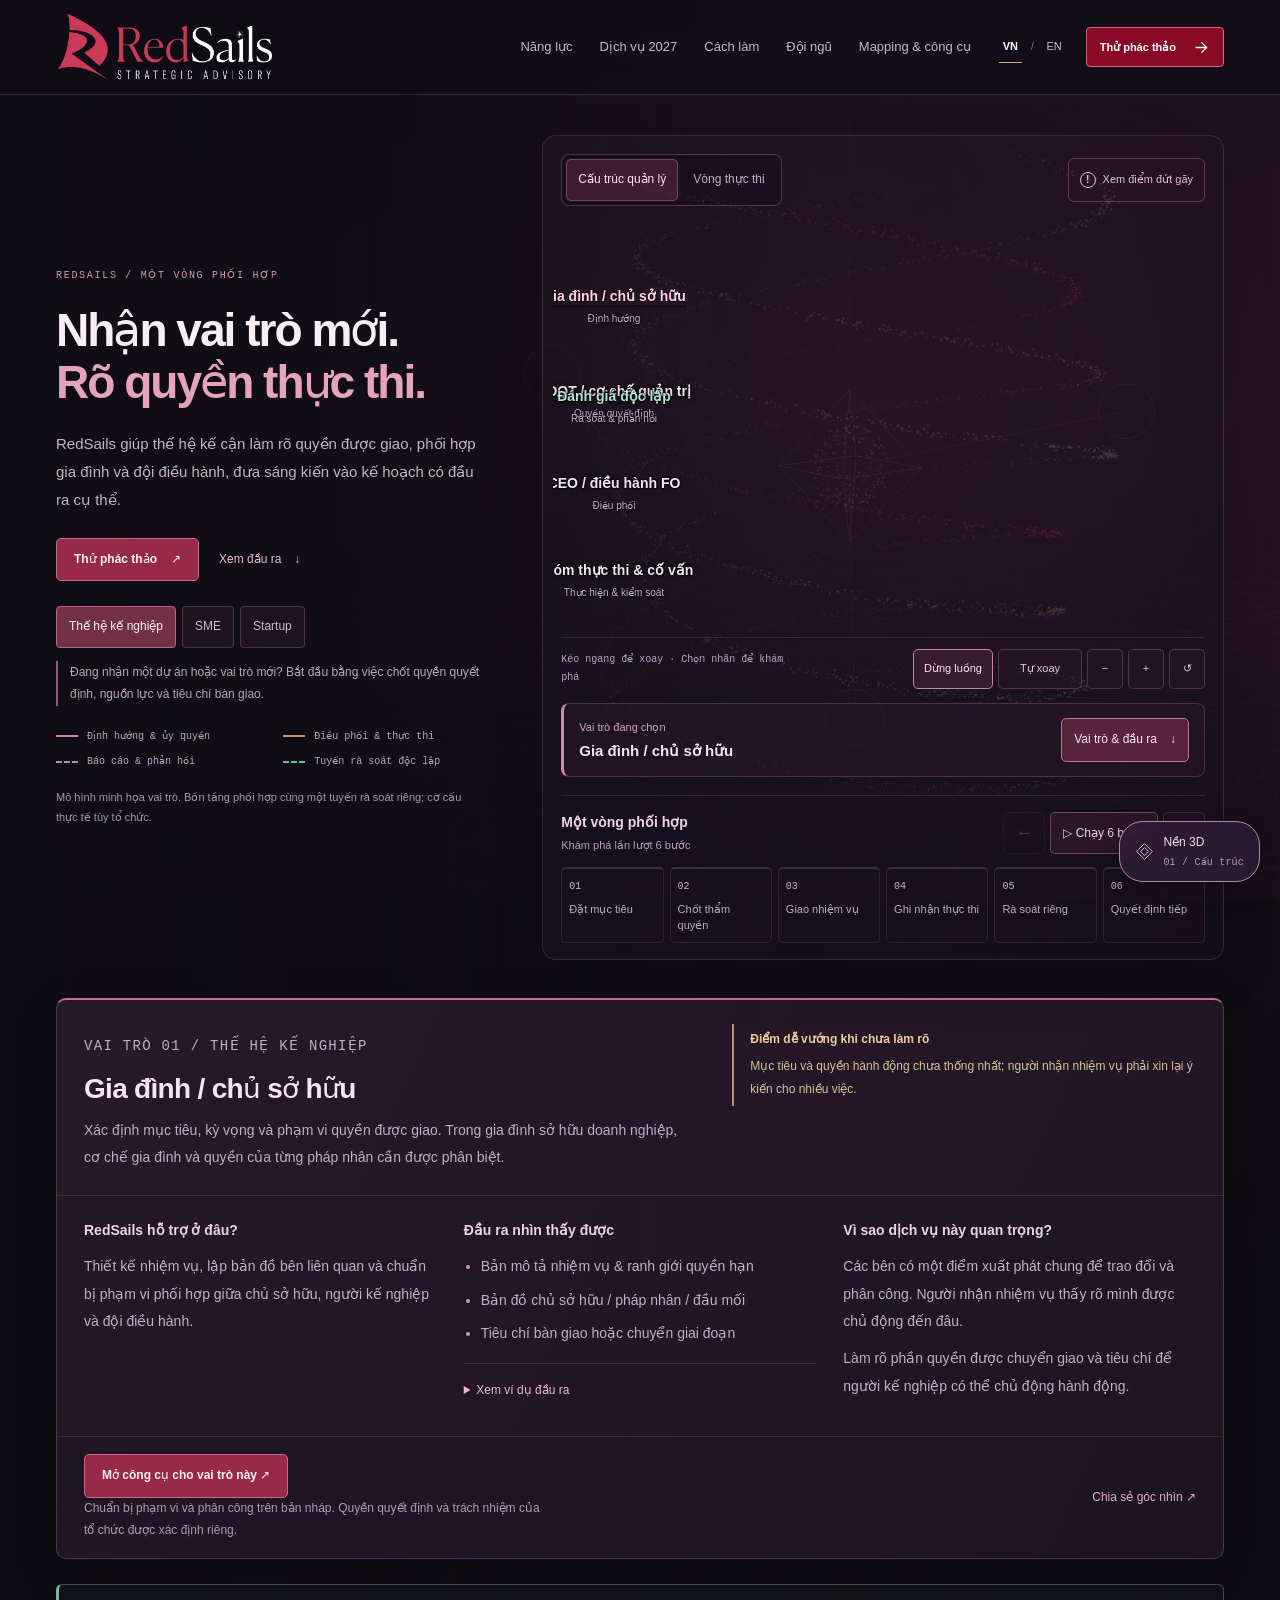
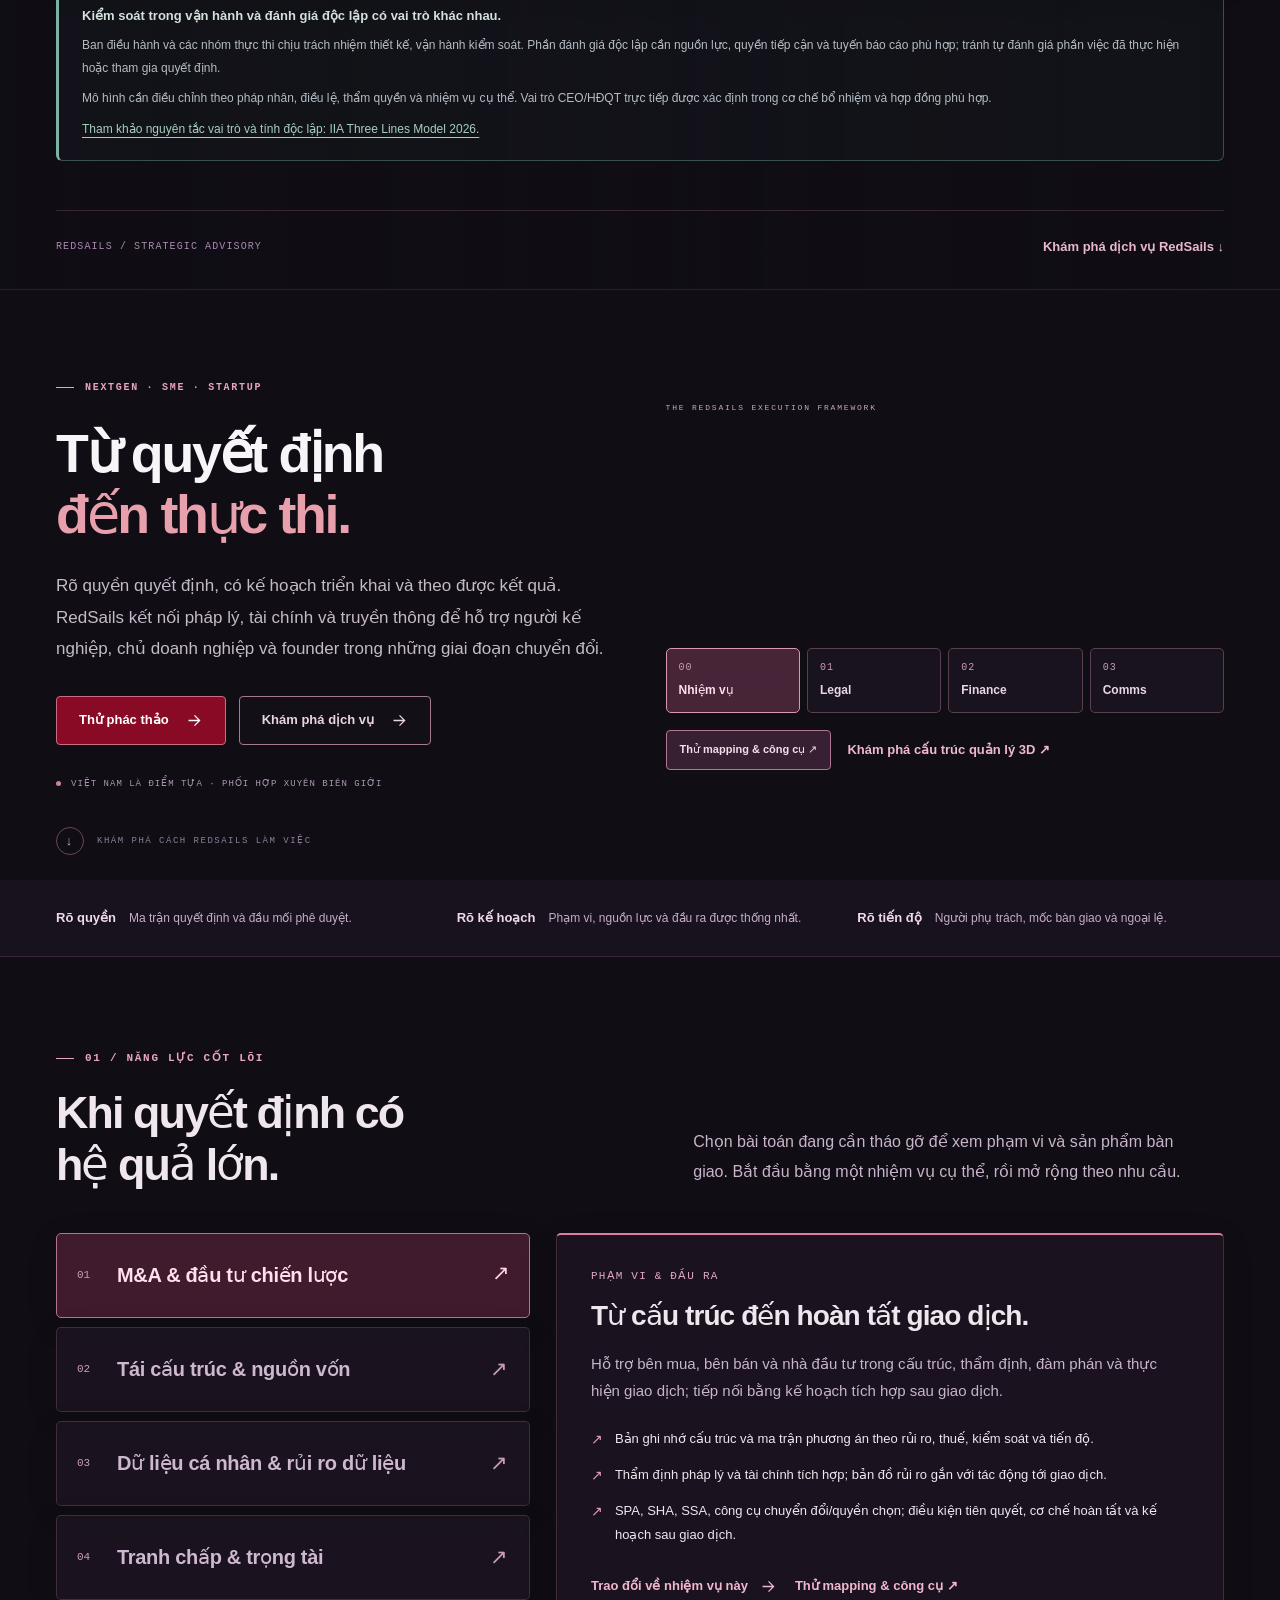
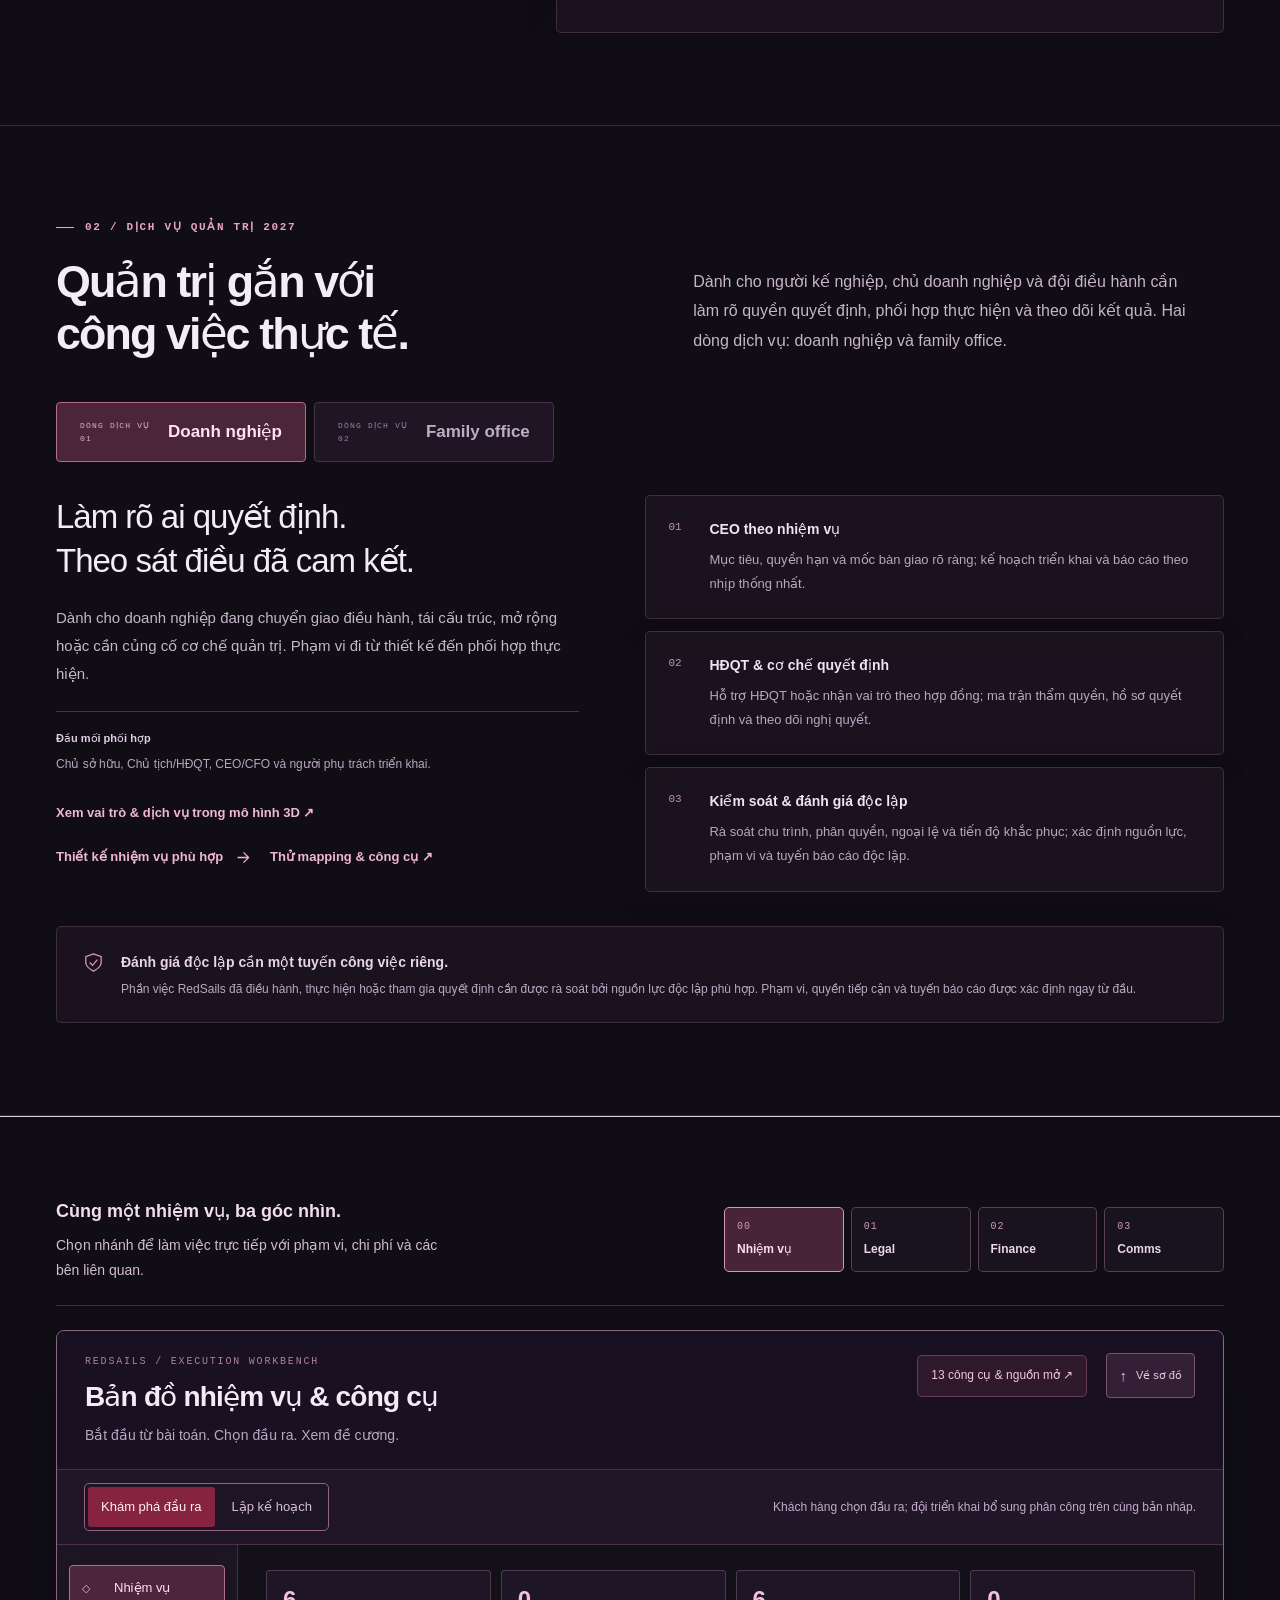
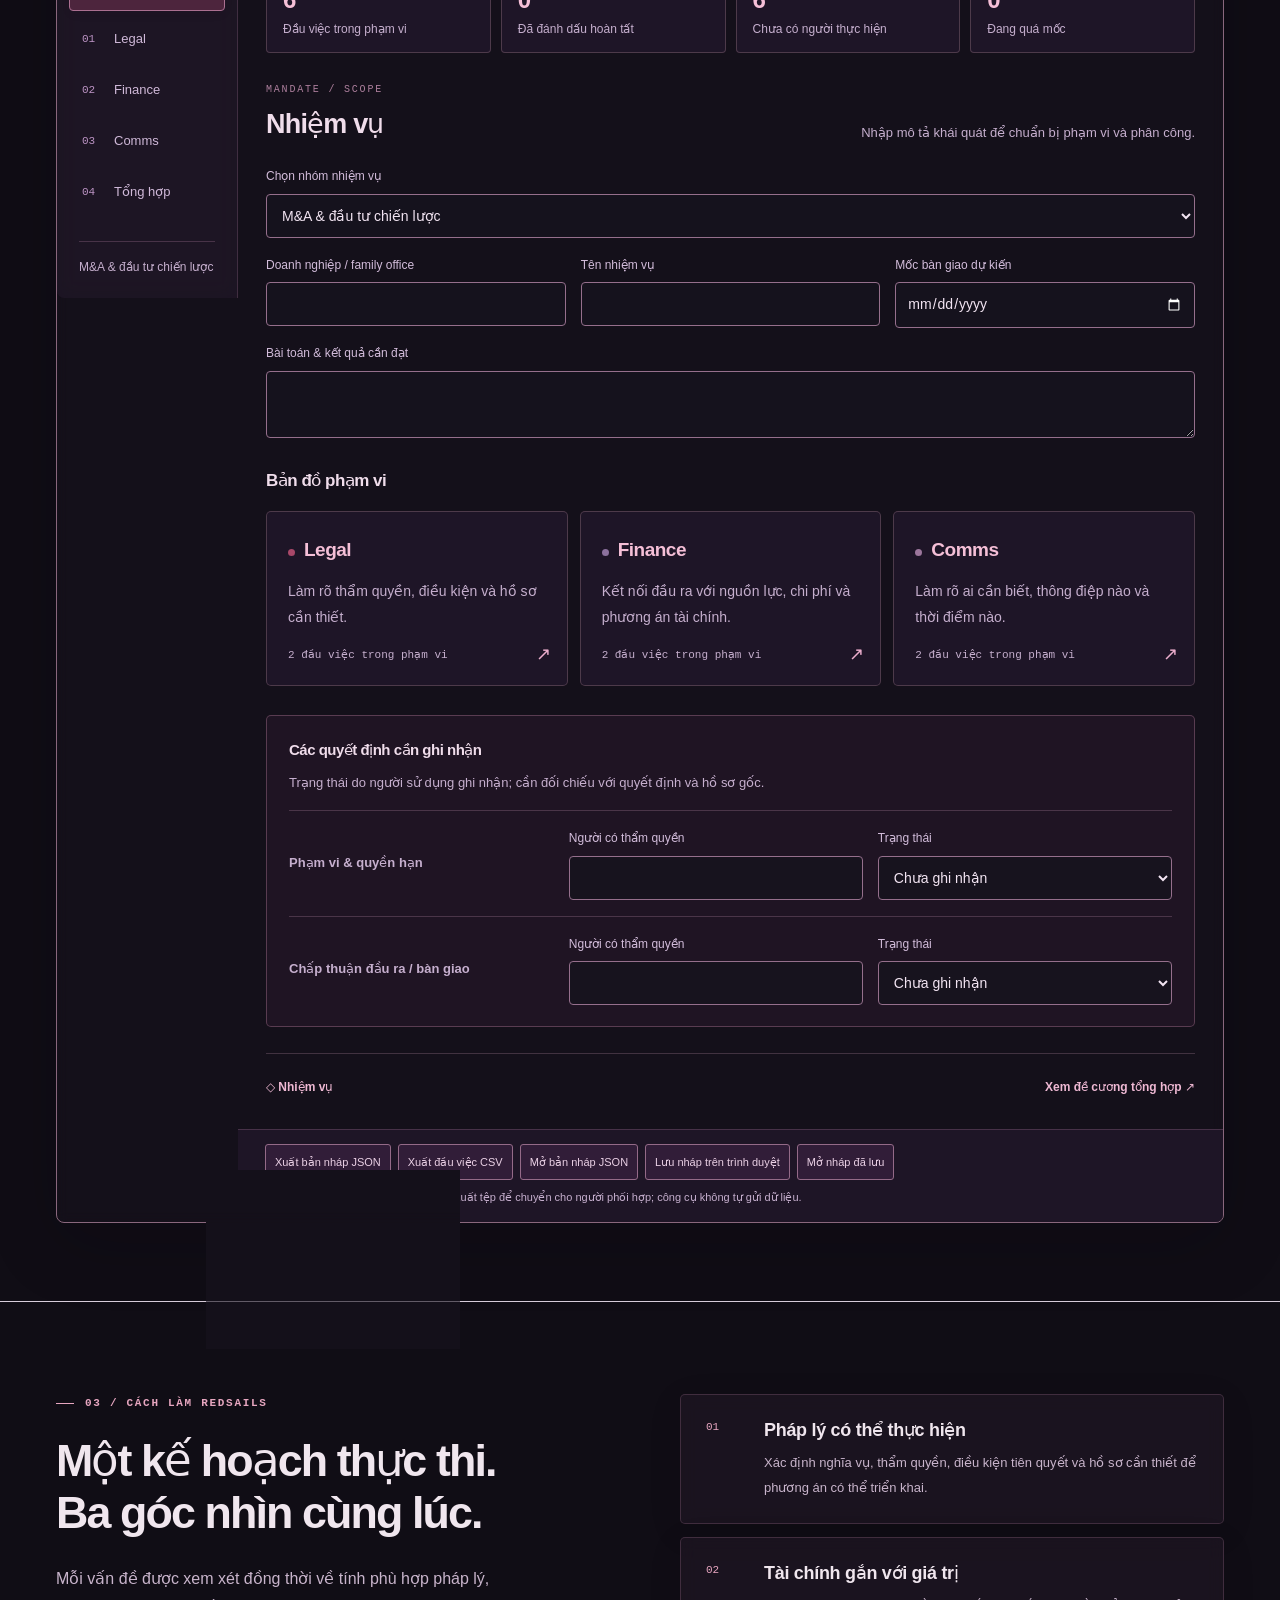
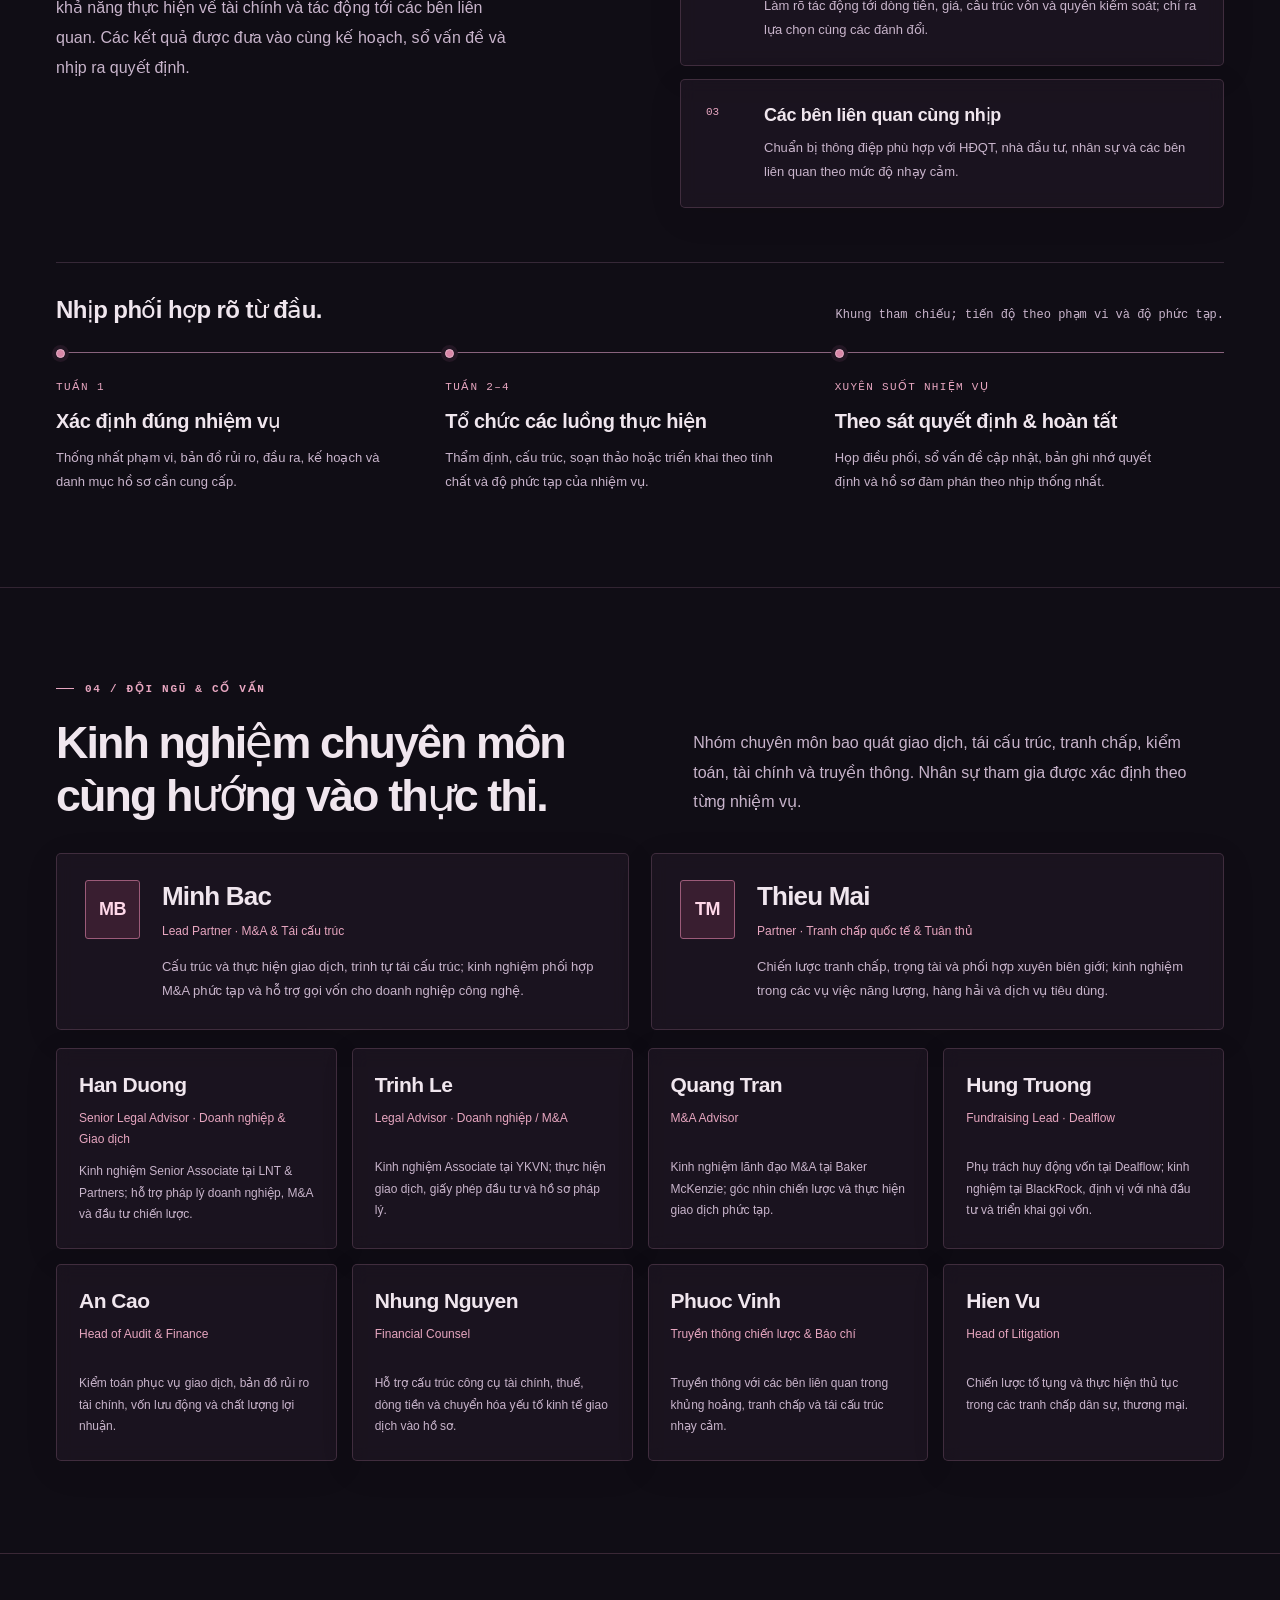
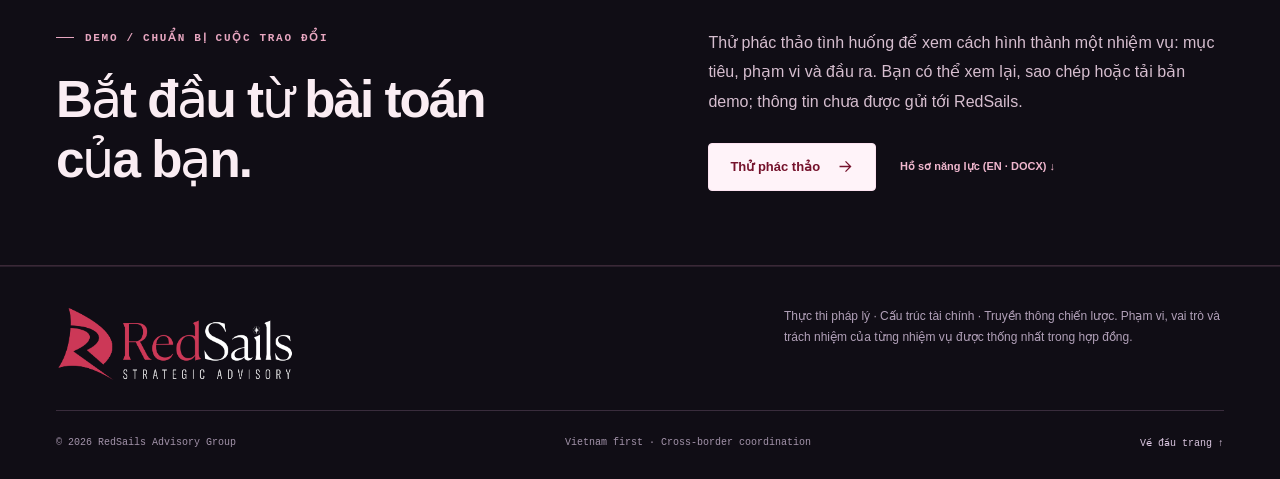
==== commit 20871ebd: "Enable server sign-in and persistent workspace tools" ====
--- a/index.html
+++ b/index.html
@@ -16,6 +16,7 @@
   <link rel="stylesheet" href="assets/ambient.css?v=experience-19">
   <link rel="stylesheet" href="assets/legibility.css?v=experience-19">
   <link rel="stylesheet" href="assets/open-platform.css?v=open-source-20">
+  <link rel="stylesheet" href="assets/backend-client.css?v=backend-21">
   <link rel="icon" type="image/svg+xml" href="assets/favicon.svg">
   <script src="assets/governance-scene.js?v=experience-19" defer></script>
   <script src="assets/governance-atlas.js?v=experience-19" defer></script>
@@ -24,7 +25,8 @@
   <script src="assets/particle-scene.js?v=experience-19" defer></script>
   <script src="assets/ambient.js?v=experience-19" defer></script>
   <script src="assets/homepage-atlas.js?v=experience-19" defer></script>
-  <script src="assets/open-platform.js?v=open-source-20" defer></script>
+  <script src="assets/backend-client.js?v=backend-21" defer></script>
+  <script src="assets/open-platform.js?v=backend-21" defer></script>
 </head>
 <body>
   <div id="app"></div>
--- a/assets/backend-client.css
+++ b/assets/backend-client.css
@@ -0,0 +1 @@
+.osp-cloudbar{margin:0 26px 20px;padding:15px;border:1px solid #b7809b66;border-radius:6px;background:#25152c66}.osp-cloudbar>p{margin:12px 0 0;font-size:12px;color:#d9bcd3}.osp-cloudbar summary{cursor:pointer;color:#e6bad1;font-size:13px;padding:12px 0}.osp-cloud-spaces .osp-form{margin-top:14px}.osp .osp-metric b{overflow-wrap:anywhere}.osp .osp-main .osp-form{margin-bottom:20px}.osp #cloud-invite code{display:block;overflow-wrap:anywhere;user-select:all}.osp #cloud-members{margin:16px 0}.osp .osp-main input[type=file]{max-width:100%}@media(max-width:700px){.osp-cloudbar{margin:0 17px 17px;padding:13px}.osp-cloudbar .osp-btn{flex:1;min-width:130px}.osp-cloudbar .osp-actions{gap:7px}}
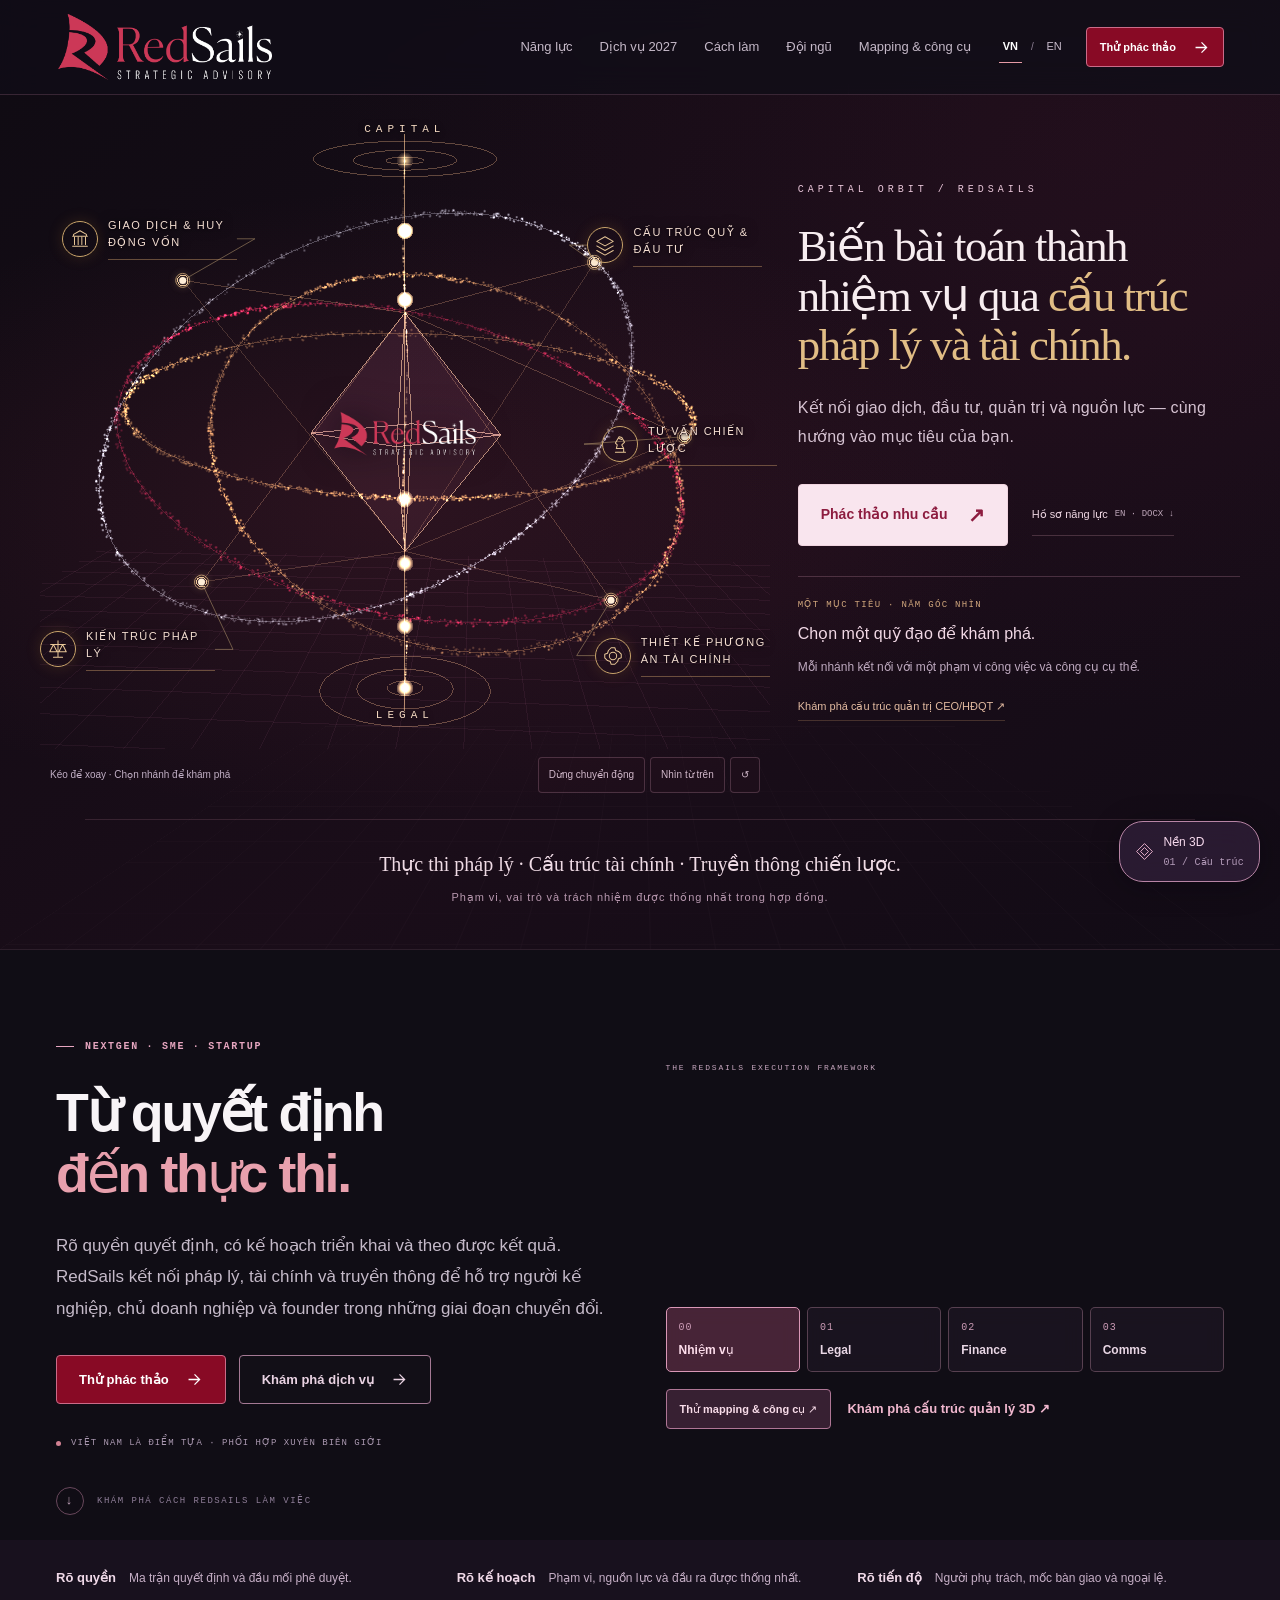
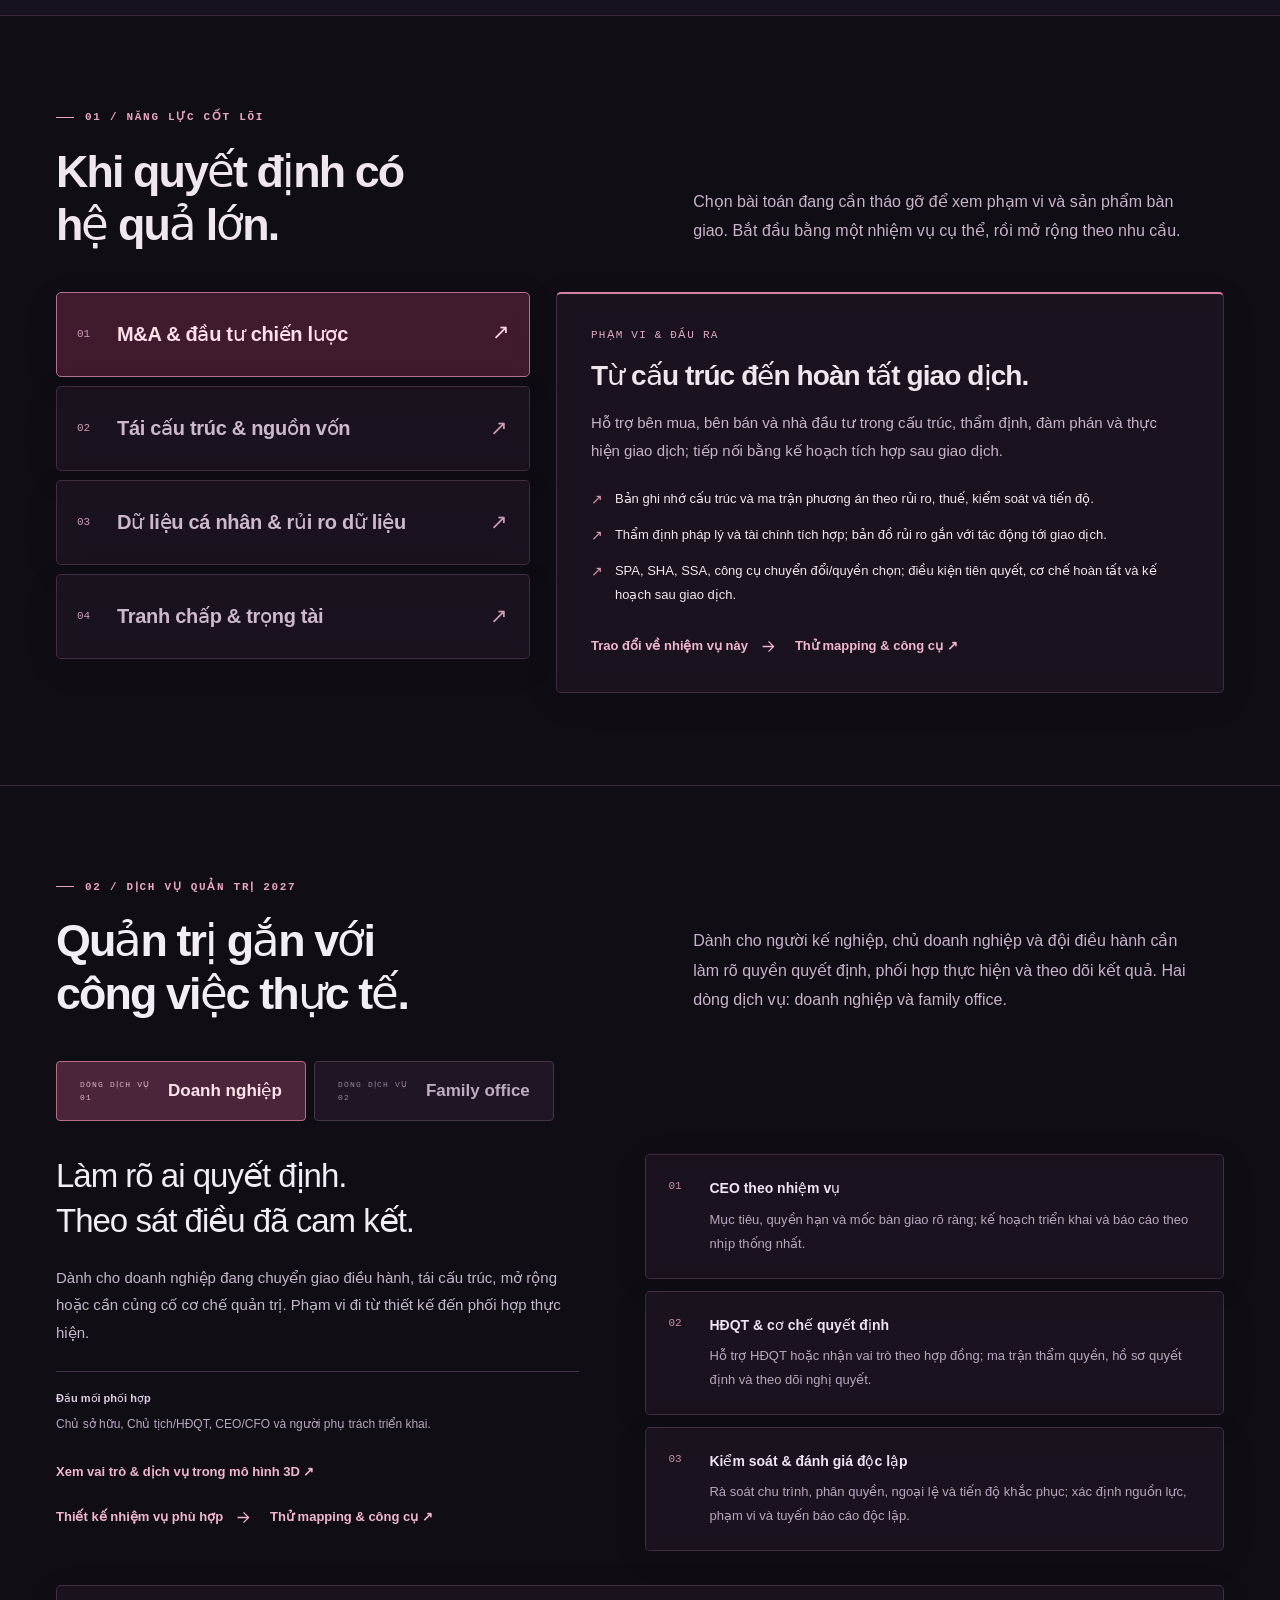
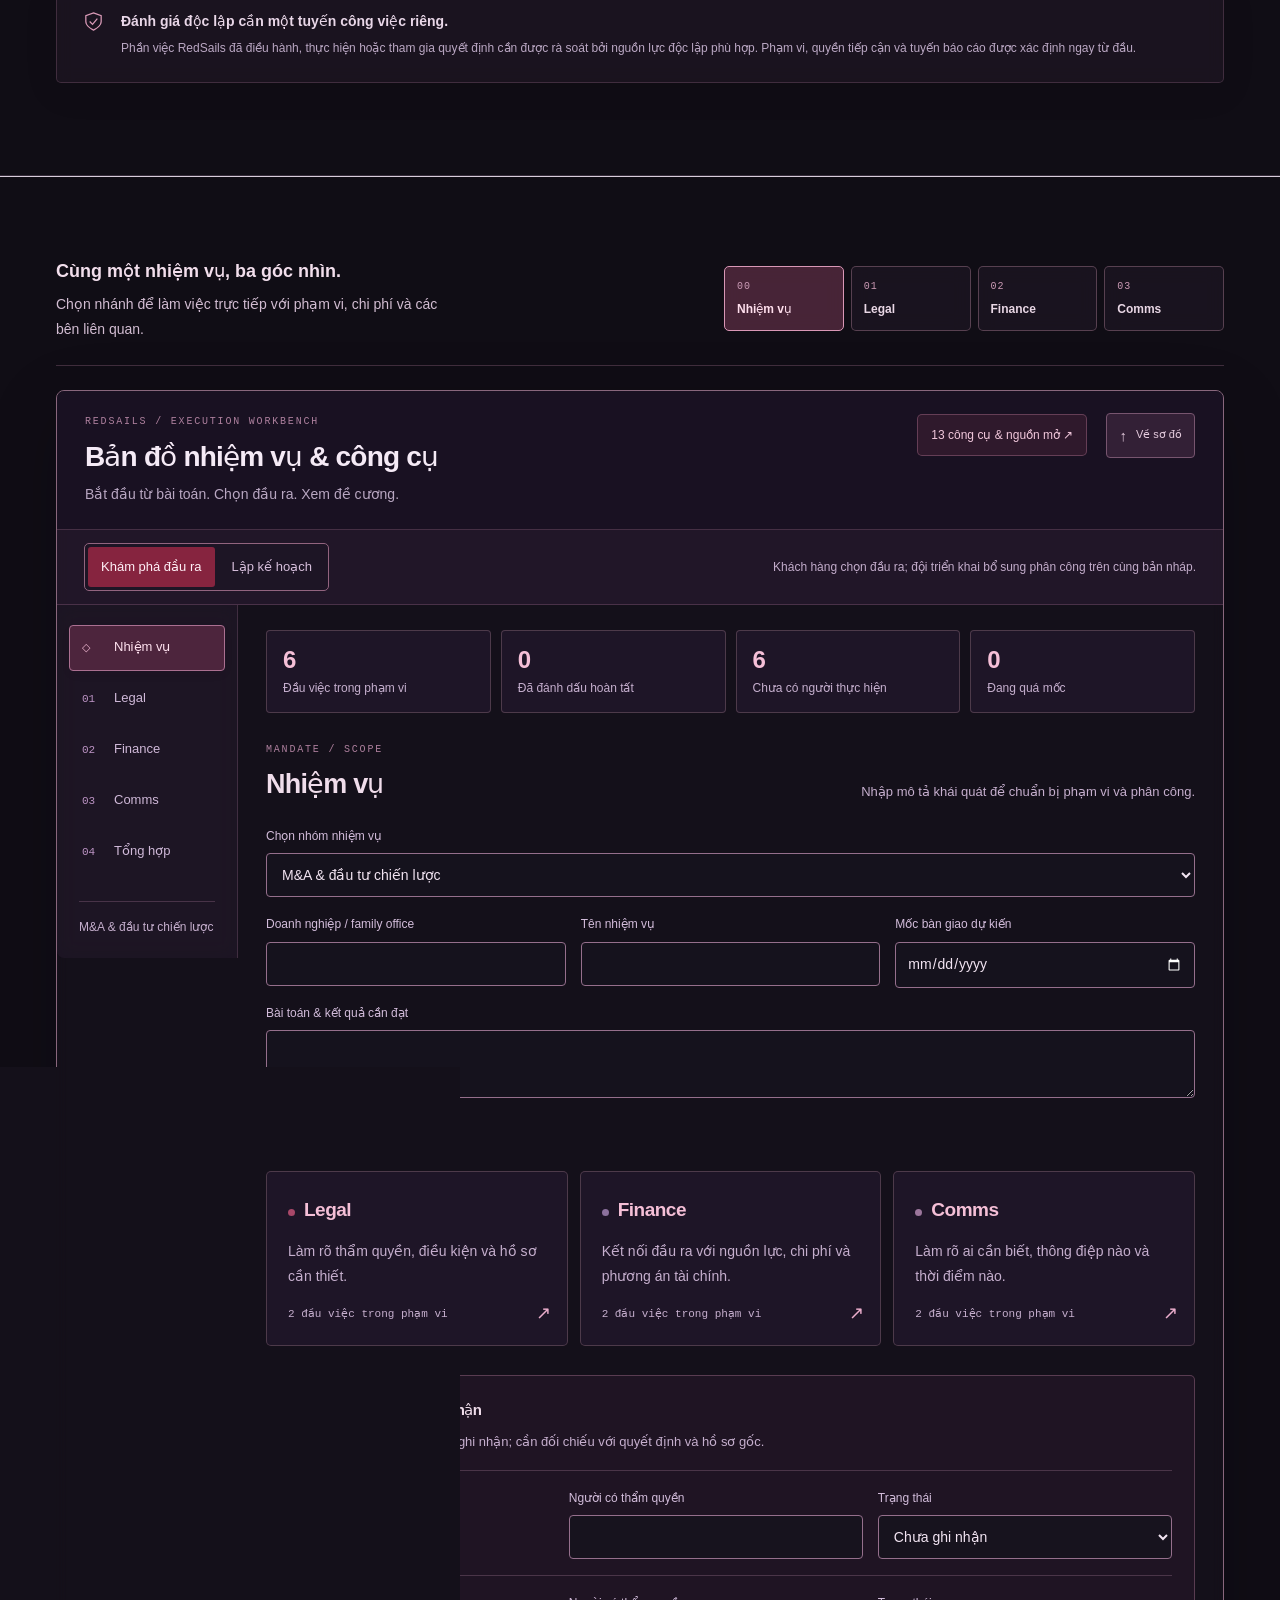
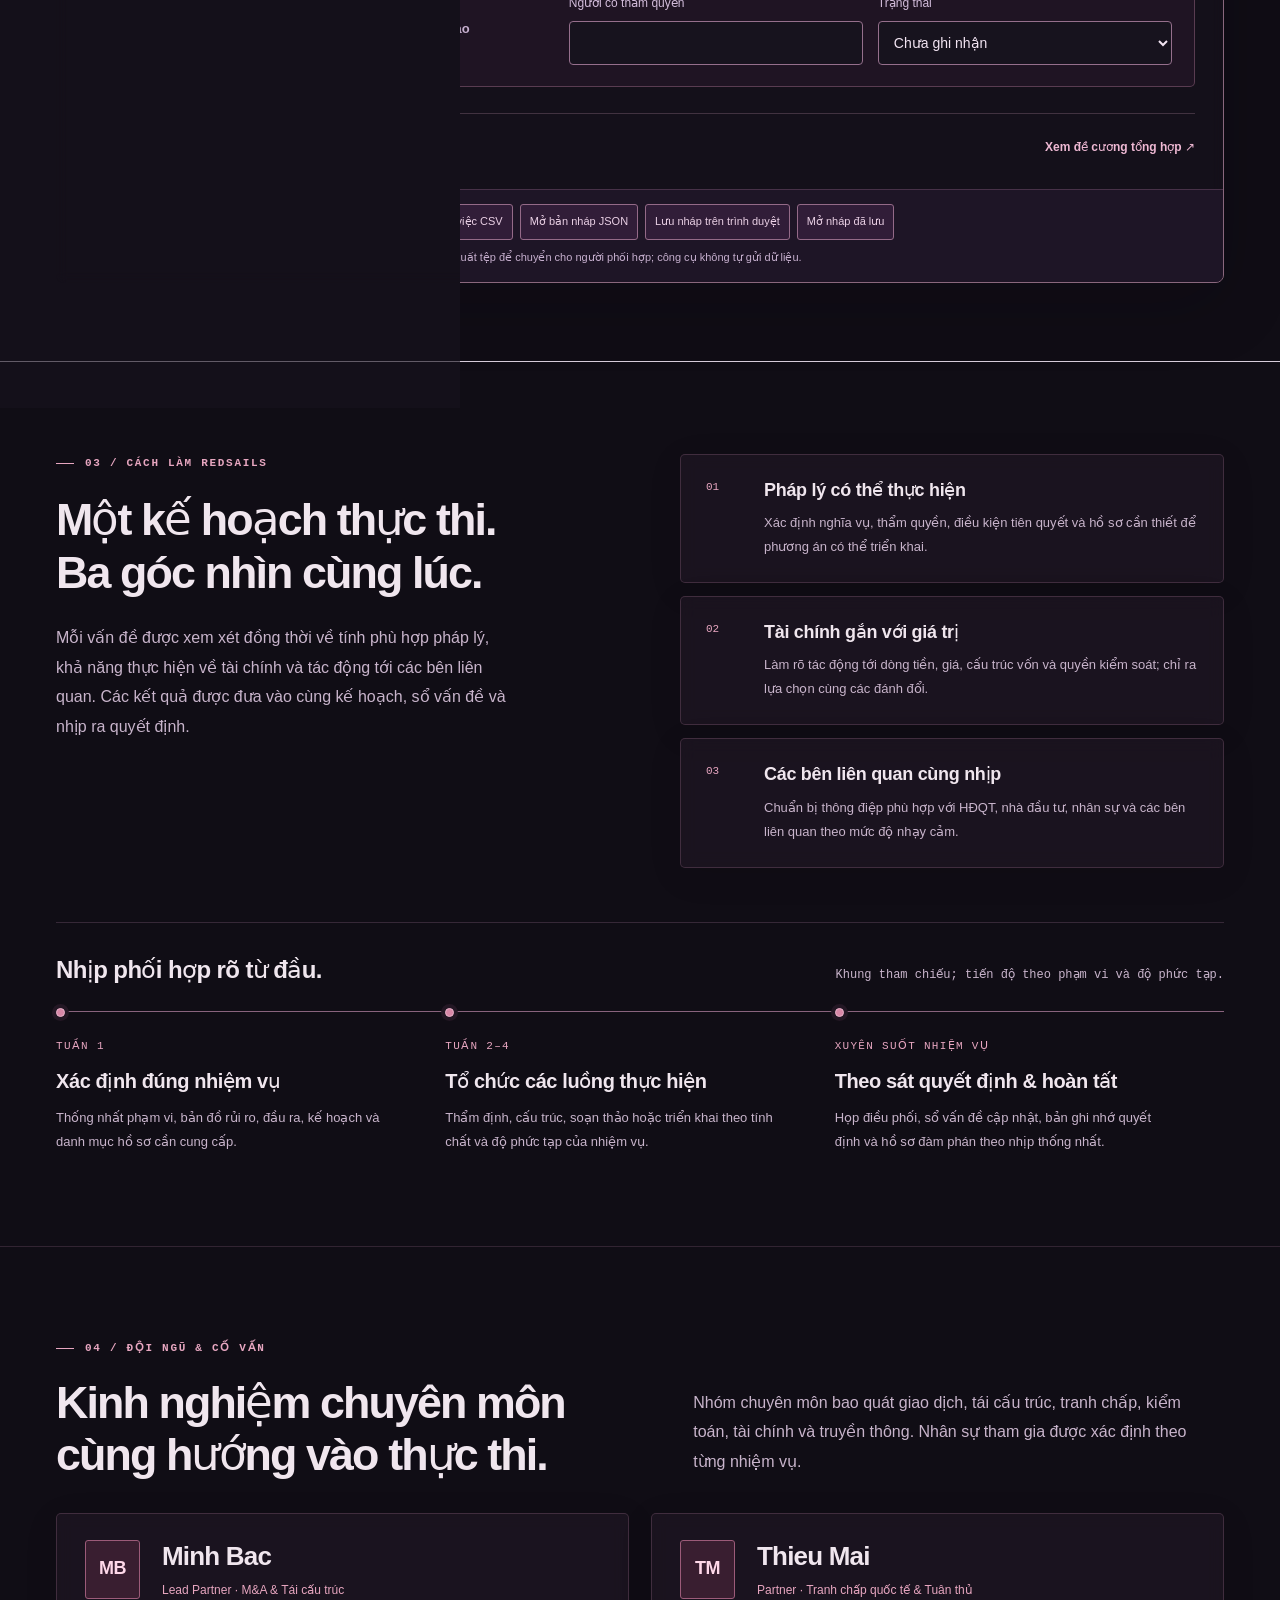
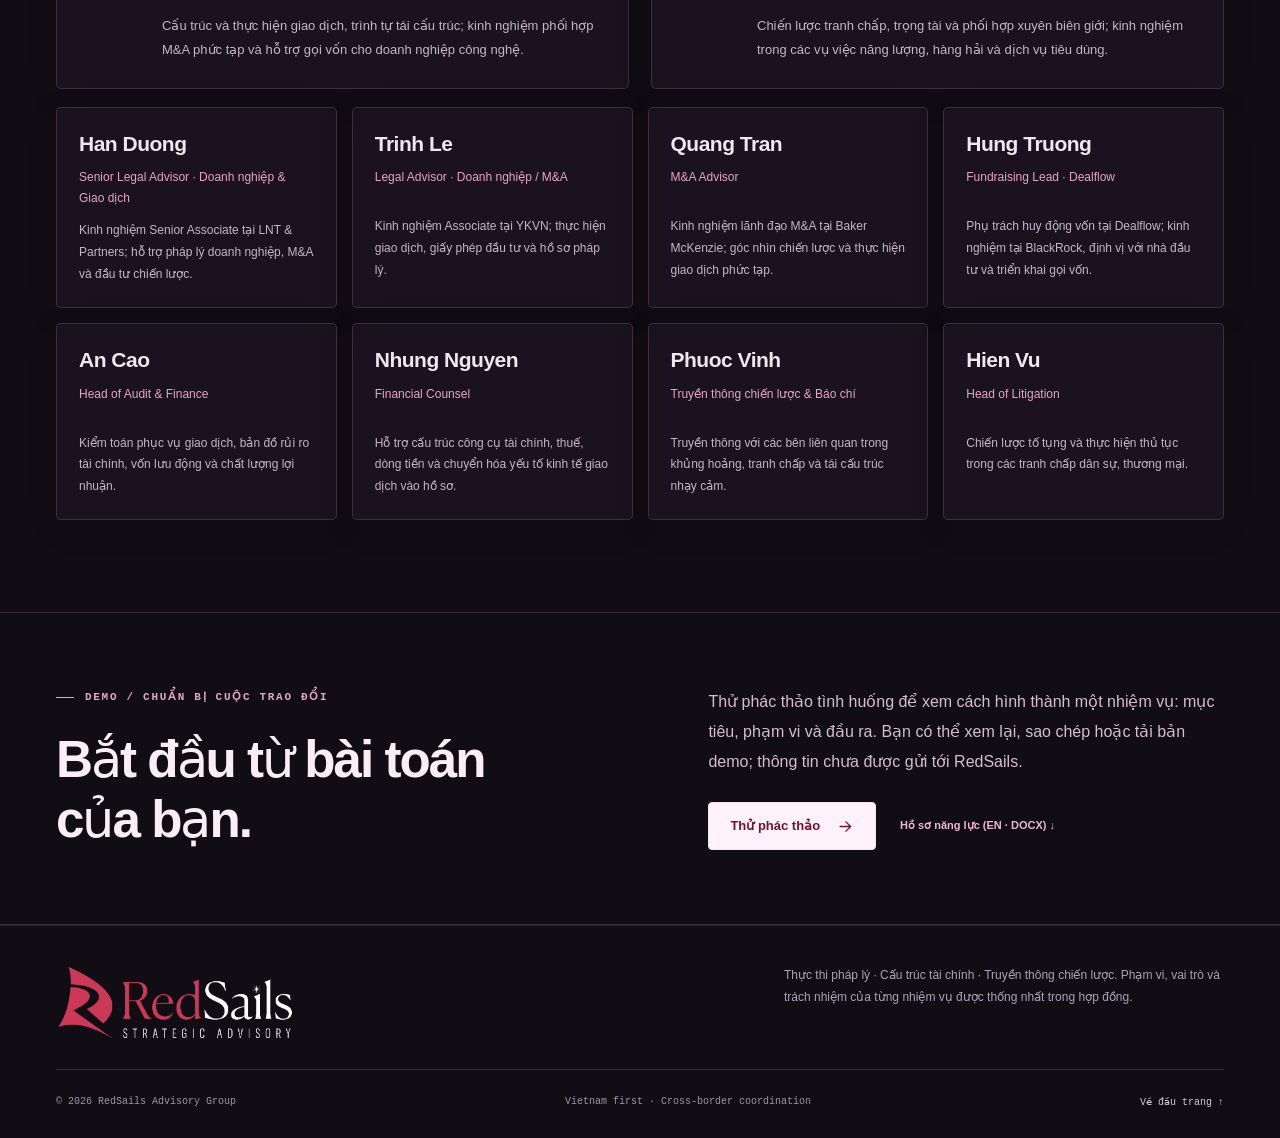
==== commit 5bffb49e: "Mount Capital Orbit 3D hero while preserving backend tools" ====
--- a/index.html
+++ b/index.html
@@ -23,8 +23,10 @@
   <script src="assets/app.js?v=experience-19" defer></script>
   <script src="assets/workbench.js?v=experience-19" defer></script>
   <script src="assets/particle-scene.js?v=experience-19" defer></script>
-  <script src="assets/ambient.js?v=experience-19" defer></script>
-  <script src="assets/homepage-atlas.js?v=experience-19" defer></script>
+  <script src="assets/ambient.js?v=orbit-22" defer></script>
+  <link rel="stylesheet" href="assets/capital-orbit.css?v=orbit-22">
+  <script src="assets/capital-orbit-scene.js?v=orbit-22" defer></script>
+  <script src="assets/capital-orbit.js?v=orbit-22" defer></script>
   <script src="assets/backend-client.js?v=backend-21" defer></script>
   <script src="assets/open-platform.js?v=backend-21" defer></script>
 </head>
--- a/assets/capital-orbit.css
+++ b/assets/capital-orbit.css
@@ -0,0 +1,15 @@
+.capital-orbit{position:relative;isolation:isolate;color:#f4e8ef;background:radial-gradient(ellipse at 31% 48%,#8d31452e,transparent 50%),radial-gradient(ellipse at 85% 6%,#591b3528,transparent 50%),linear-gradient(145deg,#100b13,#1a0d19 60%,#110b15);overflow:hidden}.capital-orbit:before{content:"";position:absolute;inset:0;z-index:-1;pointer-events:none;opacity:.19;background-image:linear-gradient(#a1778926 1px,transparent 1px),linear-gradient(90deg,#a1778926 1px,transparent 1px);background-size:65px 65px;transform:perspective(700px) rotateX(58deg) scale(1.8);transform-origin:center 80%}.orbit-shell{width:min(1440px,calc(100% - 80px));margin:auto;padding:24px 0 36px}.orbit-layout{display:grid;grid-template-columns:minmax(0,1.65fr) minmax(340px,1fr);align-items:center;gap:28px;min-height:660px}.orbit-visual{position:relative;min-width:0;align-self:center}.orbit-stage{position:relative;width:100%;height:clamp(580px,70vh,760px);touch-action:pan-y;cursor:grab;outline-offset:-5px}.orbit-stage:active{cursor:grabbing}.orbit-stage:focus-visible{outline:1px solid #d7b27880;border-radius:8px}.orbit-stage canvas{display:block;width:100%;height:100%;position:absolute;inset:0;pointer-events:none}.orbit-fallback{display:none;position:absolute;inset:0;pointer-events:none}.orbit-fallback svg{width:100%;height:100%}.capital-orbit[data-renderer=fallback] .orbit-fallback{display:block}.capital-orbit[data-renderer=fallback] canvas{visibility:hidden}.orbit-leaders{position:absolute;inset:0;width:100%;height:100%;pointer-events:none;overflow:visible;fill:none;stroke-width:1}.orbit-core,.orbit-axis{position:absolute;top:0;left:0;pointer-events:none}.orbit-core{width:144px;filter:drop-shadow(0 0 18px #08030c);display:flex;justify-content:center}.orbit-core img{display:block;width:100%;height:auto;filter:url(#redsails-on-dark)}.orbit-axis{font:11px/1.5 Consolas,monospace;letter-spacing:5px;color:#f4d9c1;text-shadow:0 1px 6px #09030b;white-space:nowrap}.orbit-labels{position:absolute;inset:0 0 52px;pointer-events:none}.orbit-label{display:flex;align-items:center;gap:10px;position:absolute;width:175px;min-height:46px;padding:5px 0;border:0;background:none;color:#f5dfd1;text-align:left;font:500 11px/1.55 "Segoe UI",Arial,sans-serif;letter-spacing:1.5px;text-transform:uppercase;text-shadow:0 1px 3px #100713,0 0 12px #130815;pointer-events:auto;cursor:pointer}.orbit-label>span:last-child{padding-bottom:8px;border-bottom:1px solid #af865d88}.orbit-label:hover,.orbit-label[aria-pressed=true]{color:#ffe4af}.orbit-label[aria-pressed=true]>span:last-child{border-color:#ffe1a2}.orbit-icon{display:flex;width:36px;height:36px;flex:none;justify-content:center;align-items:center;border:1px solid #c9a46a;border-radius:50%;color:#e7c697;box-shadow:0 0 15px #b3783030}.orbit-icon svg{width:22px;height:22px;fill:none;stroke:currentColor;stroke-width:1.1;stroke-linejoin:round;stroke-linecap:round}.orbit-label:hover .orbit-icon,.orbit-label[aria-pressed=true] .orbit-icon{background:#a47a321a;box-shadow:0 0 22px #d7a4624d}.orbit-label-banking{left:3%;top:15%}.orbit-label-funds{right:1%;top:16%}.orbit-label-strategy{right:-1%;top:48%}.orbit-label-legal{left:0;top:81%}.orbit-label-engineering{right:0;top:82%}.orbit-controls{display:flex;align-items:center;justify-content:space-between;gap:12px;padding:8px 10px 0;color:#bca3b8}.orbit-controls p{font:10px/1.8 "Segoe UI",Arial,sans-serif;max-width:215px}.orbit-controls>div{display:flex;gap:5px;flex-wrap:wrap;justify-content:flex-end}.orbit-controls button{font:10px/1.4 "Segoe UI",Arial,sans-serif;border:1px solid #a2748959;color:#d1b8ca;background:#2e17253d;border-radius:4px;padding:8px 10px;min-height:36px;cursor:pointer}.orbit-controls button:hover{border-color:#d1ac77;color:#f4dfc9}.orbit-copy{padding:45px 0 30px;position:relative;z-index:2}.orbit-eyebrow{font:10px/1.8 Consolas,monospace;letter-spacing:4px;color:#e8c5d8;margin:0 0 23px}.orbit-copy h1{font:400 clamp(38px,3.5vw,55px)/1.1 Georgia,"Times New Roman",serif;letter-spacing:-1.5px;color:#f7edf0;margin:0;max-width:490px;text-wrap:balance}.orbit-copy h1 em{font-style:normal;color:#e1bd85}.orbit-intro{font:16px/1.8 "Segoe UI",Arial,sans-serif;letter-spacing:.2px;color:#d6c3d2;max-width:455px;margin:24px 0 0}.orbit-actions{display:flex;gap:24px;align-items:center;flex-wrap:wrap;margin-top:32px}.orbit-primary{border:1px solid #f0d4df;background:#f9e5ee;color:#8d1c3f;border-radius:4px;padding:14px 22px;font:600 14px/1.6 "Segoe UI",Arial,sans-serif;min-height:50px;display:flex;gap:20px;align-items:center;cursor:pointer}.orbit-primary:hover{background:white}.orbit-primary span{font-size:20px}.orbit-actions>a{display:flex;align-items:center;flex-wrap:wrap;gap:7px;color:#eed6e2;text-decoration:none;font-size:11px;min-height:42px;border-bottom:1px solid #90677766}.orbit-actions>a:hover{color:white;border-color:#edc58c}.orbit-actions small{font:9px Consolas,monospace;color:#bda5b8}.orbit-selection{border-top:1px solid #9e70855c;margin-top:30px;padding-top:20px;min-height:170px;max-width:480px}.orbit-selection-index{font:9px/1.8 Consolas,monospace;letter-spacing:1.3px;color:#d0a67c;margin:0 0 9px}.orbit-selection h2{font:500 16px/1.5 "Segoe UI",Arial,sans-serif;margin:0;color:#f2d9e6}.orbit-selection>p:not(.orbit-selection-index){font:12px/1.9 "Segoe UI",Arial,sans-serif;margin:10px 0 0;color:#bea9bf}.orbit-detail-actions{display:flex;flex-wrap:wrap;gap:17px;margin-top:14px}.orbit-detail-actions button{font:11px/1.7 "Segoe UI",Arial,sans-serif;color:#e5c398;background:none;border:0;border-bottom:1px solid #a9835b66;padding:5px 0;min-height:38px;cursor:pointer}.orbit-governance{display:inline-block;color:#e2baa0;text-decoration:none;border-bottom:1px solid #a47c5855;font:11px/1.8 "Segoe UI",Arial,sans-serif;margin-top:14px;padding:4px 0}.orbit-footer{text-align:center;margin:26px auto 0;padding:28px 0 5px;position:relative;max-width:1110px;border-top:1px solid #93677742}.orbit-footer p{font:20px/1.6 Georgia,"Times New Roman",serif;color:#efdbe5;margin:0}.orbit-footer small{font:11px/1.9 "Segoe UI",Arial,sans-serif;letter-spacing:.9px;color:#b898af;display:block;margin-top:7px}.capital-orbit :is(button,a):focus-visible{outline:2px solid #efc98c;outline-offset:5px}.capital-orbit-visible .site-space{visibility:hidden}.capital-orbit-visible .space-dock{visibility:hidden}.homepage-atlas-mount:has(.capital-orbit){min-height:0}
+@media(min-width:1700px){.orbit-shell{padding-top:35px}.orbit-layout{gap:50px}.orbit-stage{height:760px}.orbit-label{width:190px;font-size:12px}}
+@media(max-width:1100px){.orbit-shell{width:calc(100% - 48px)}.orbit-layout{grid-template-columns:minmax(0,1.35fr) minmax(300px,1fr);gap:24px}.orbit-stage{height:580px}.orbit-label{width:145px;font-size:10px;gap:7px;letter-spacing:.9px}.orbit-icon{width:30px;height:30px}.orbit-icon svg{width:19px;height:19px}.orbit-copy h1{font-size:39px}.orbit-intro{font-size:14px}.orbit-controls{flex-wrap:wrap}.orbit-controls p{max-width:none}.orbit-controls>div{justify-content:flex-start}.orbit-core{width:112px}.orbit-axis{font-size:9px;letter-spacing:3px}.orbit-actions{gap:14px}}
+@media(max-width:850px){.orbit-layout{grid-template-columns:1fr;gap:0}.orbit-visual{max-width:760px;width:100%;margin:auto}.orbit-stage{height:570px}.orbit-copy{max-width:620px;margin:auto;padding:36px 12px 15px}.orbit-copy h1{font-size:45px;max-width:620px}.orbit-intro{font-size:15px;max-width:none}.orbit-selection{max-width:none;min-height:0}.orbit-label{width:168px;font-size:11px}.orbit-footer{margin-top:24px}.orbit-footer p{font-size:18px}}
+@media(max-width:700px){.orbit-shell{width:calc(100% - 32px);padding-top:5px;padding-bottom:26px}.orbit-stage{height:390px}.orbit-core{width:105px}.orbit-axis{font-size:9px;letter-spacing:3px}.orbit-labels{position:static;display:grid;grid-template-columns:1fr 1fr;gap:5px 14px;margin:0 6px 8px}.orbit-label{position:static;inset:auto;width:auto;min-width:0;min-height:48px;font-size:10px;line-height:1.6;letter-spacing:.6px;gap:8px;align-items:flex-start;padding:6px 0}.orbit-label>span:last-child{padding:1px 0 8px;min-width:0}.orbit-icon{width:29px;height:29px}.orbit-label-engineering{grid-column:1/-1;width:fit-content;max-width:100%}.orbit-controls{padding:11px 6px 0;gap:7px}.orbit-controls p{font-size:10px;margin:0}.orbit-controls button{font-size:10px;min-height:38px}.orbit-copy{padding:33px 5px 4px}.orbit-eyebrow{font-size:9px;letter-spacing:2.3px;margin-bottom:17px}.orbit-copy h1{font-size:36px;line-height:1.13;letter-spacing:-.9px}.orbit-intro{font-size:14px;margin-top:19px;line-height:1.8}.orbit-actions{margin-top:23px;gap:15px}.orbit-primary{min-height:48px;padding:12px 17px;font-size:13px}.orbit-selection{margin-top:25px;padding-top:18px}.orbit-selection h2{font-size:16px}.orbit-selection>p:not(.orbit-selection-index){font-size:13px}.orbit-detail-actions button,.orbit-governance{font-size:12px;min-height:40px}.orbit-footer{padding-top:23px}.orbit-footer p{font-size:17px}.orbit-footer small{font-size:10px}.orbit-leaders{display:none}}
+@media(max-width:370px){.orbit-stage{height:340px}.orbit-shell{width:calc(100% - 24px)}.orbit-labels{gap:5px 10px;margin-inline:0}.orbit-label{font-size:9px;gap:6px}.orbit-icon{width:26px;height:26px}.orbit-icon svg{width:17px;height:17px}.orbit-copy h1{font-size:33px}.orbit-controls button{font-size:9px;padding:7px 8px}.orbit-controls>div{gap:4px}}
+@media(prefers-reduced-motion:reduce){.capital-orbit *{scroll-behavior:auto!important;transition:none!important}}
+.capital-orbit:before{transform:perspective(700px) rotateX(58deg);transform-origin:center bottom}
+.capital-orbit #orbit-title{font:400 clamp(38px,3.5vw,55px)/1.1 Georgia,"Times New Roman",serif;letter-spacing:-1.5px;margin:0;text-wrap:balance}
+.capital-orbit .orbit-selection h2{letter-spacing:0}
+.orbit-leaders circle{filter:drop-shadow(0 0 4px #f5c99180)}
+@media(max-width:1100px){.capital-orbit #orbit-title{font-size:39px}}
+@media(max-width:850px){.capital-orbit #orbit-title{font-size:45px}}
+@media(max-width:700px){.capital-orbit #orbit-title{font-size:36px;line-height:1.13;letter-spacing:-.9px}}
+@media(max-width:370px){.capital-orbit #orbit-title{font-size:33px}}
